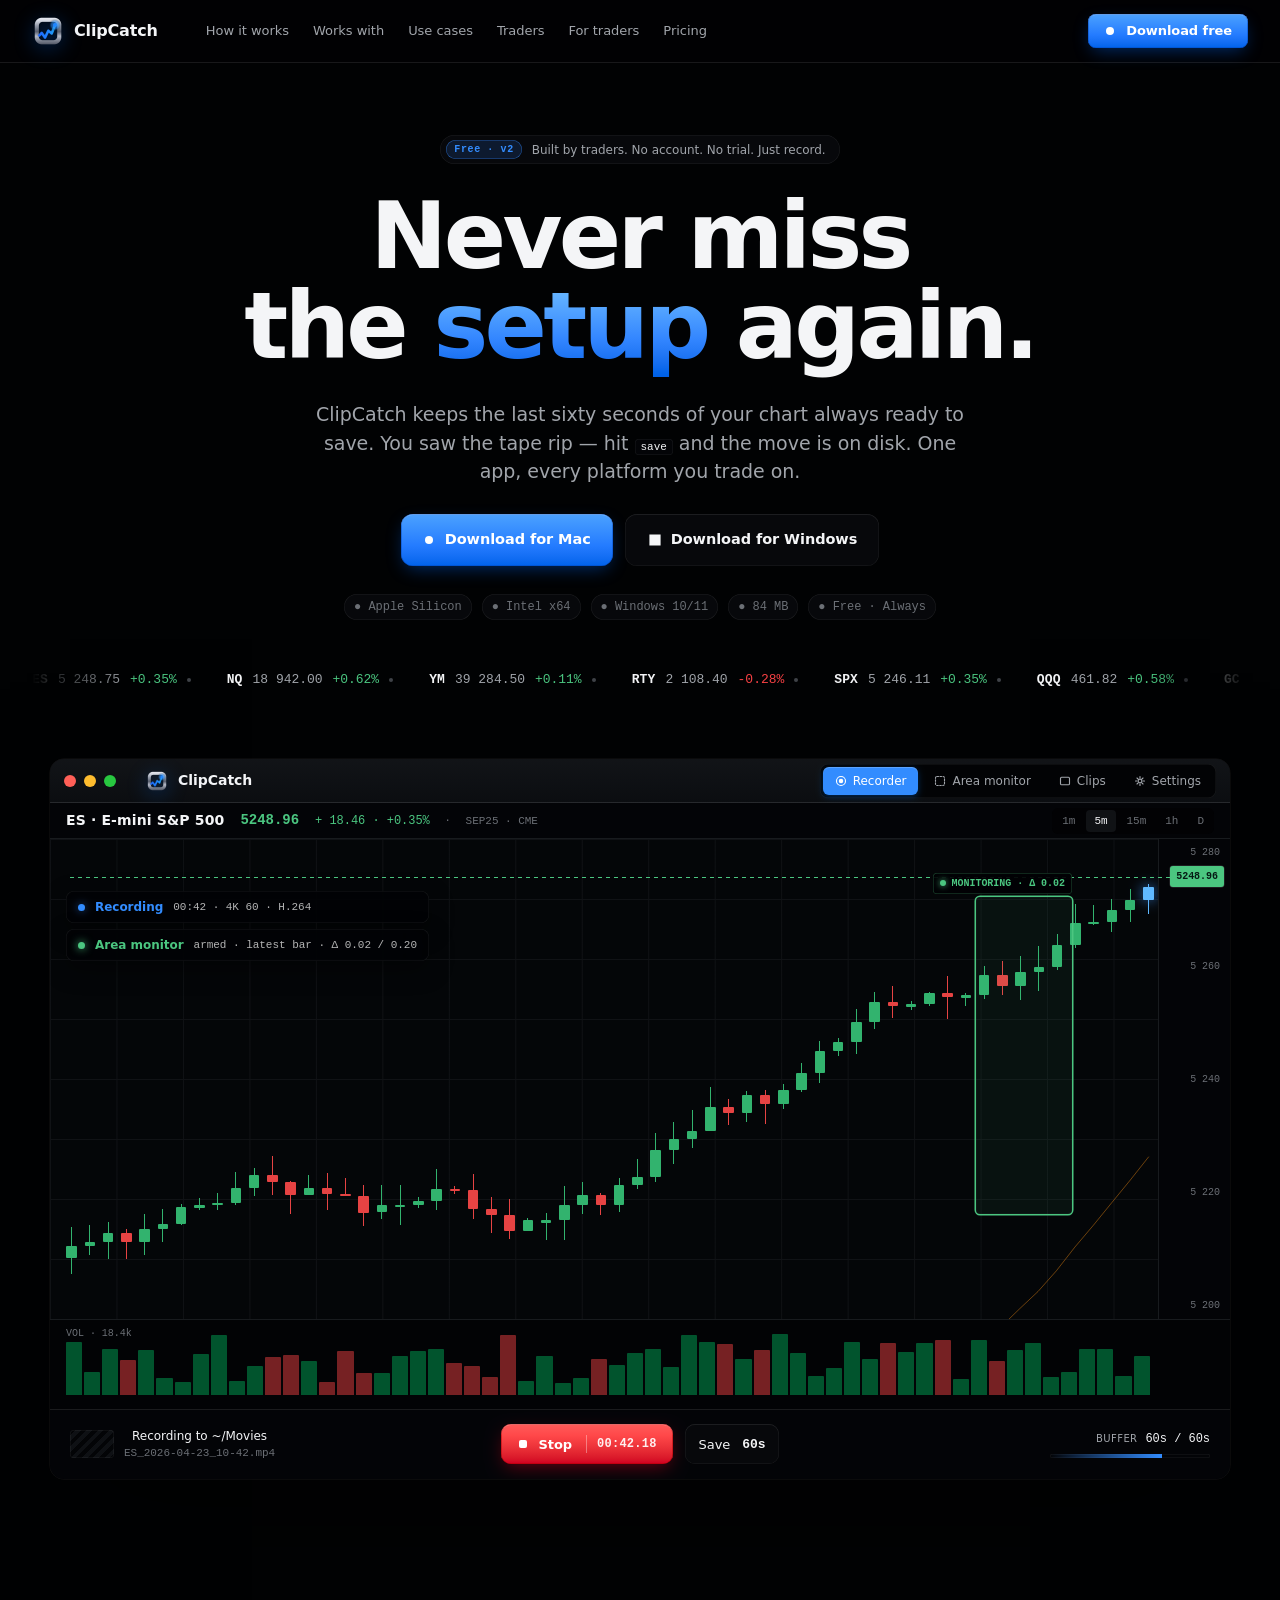
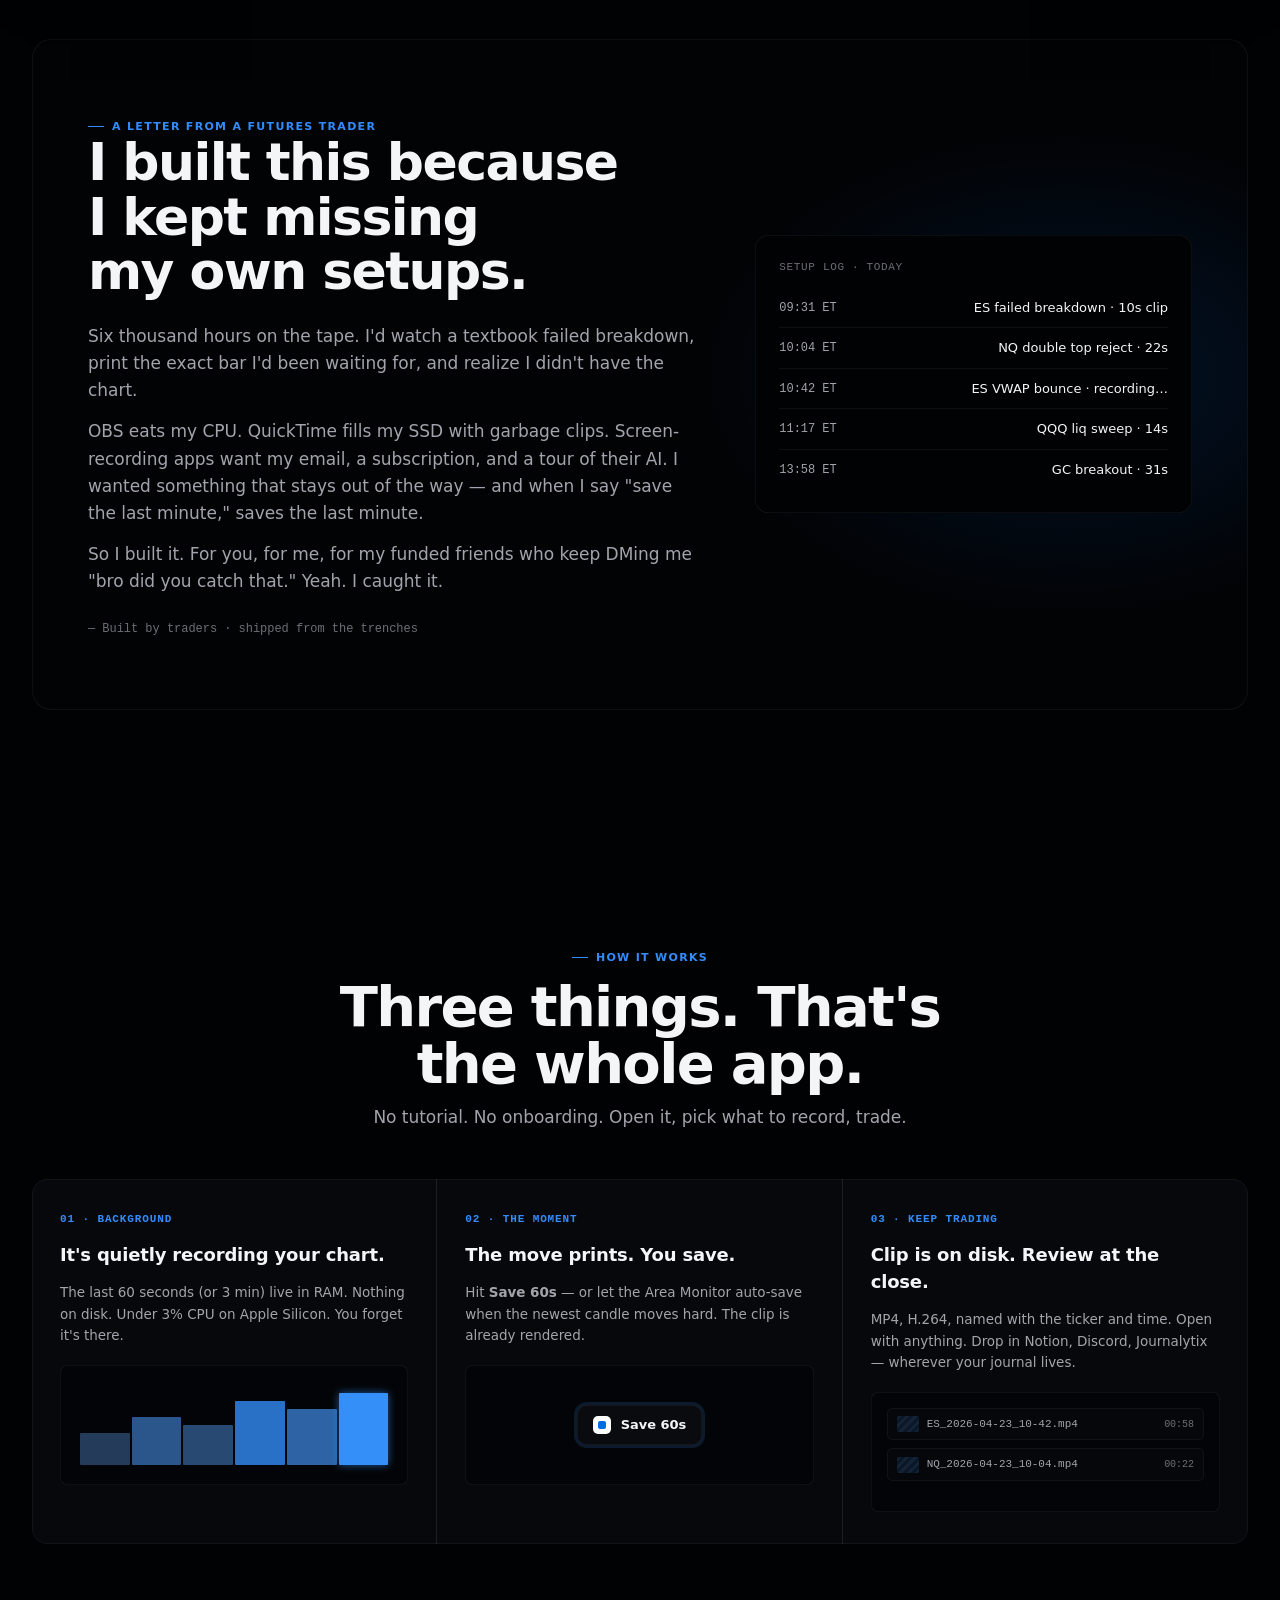
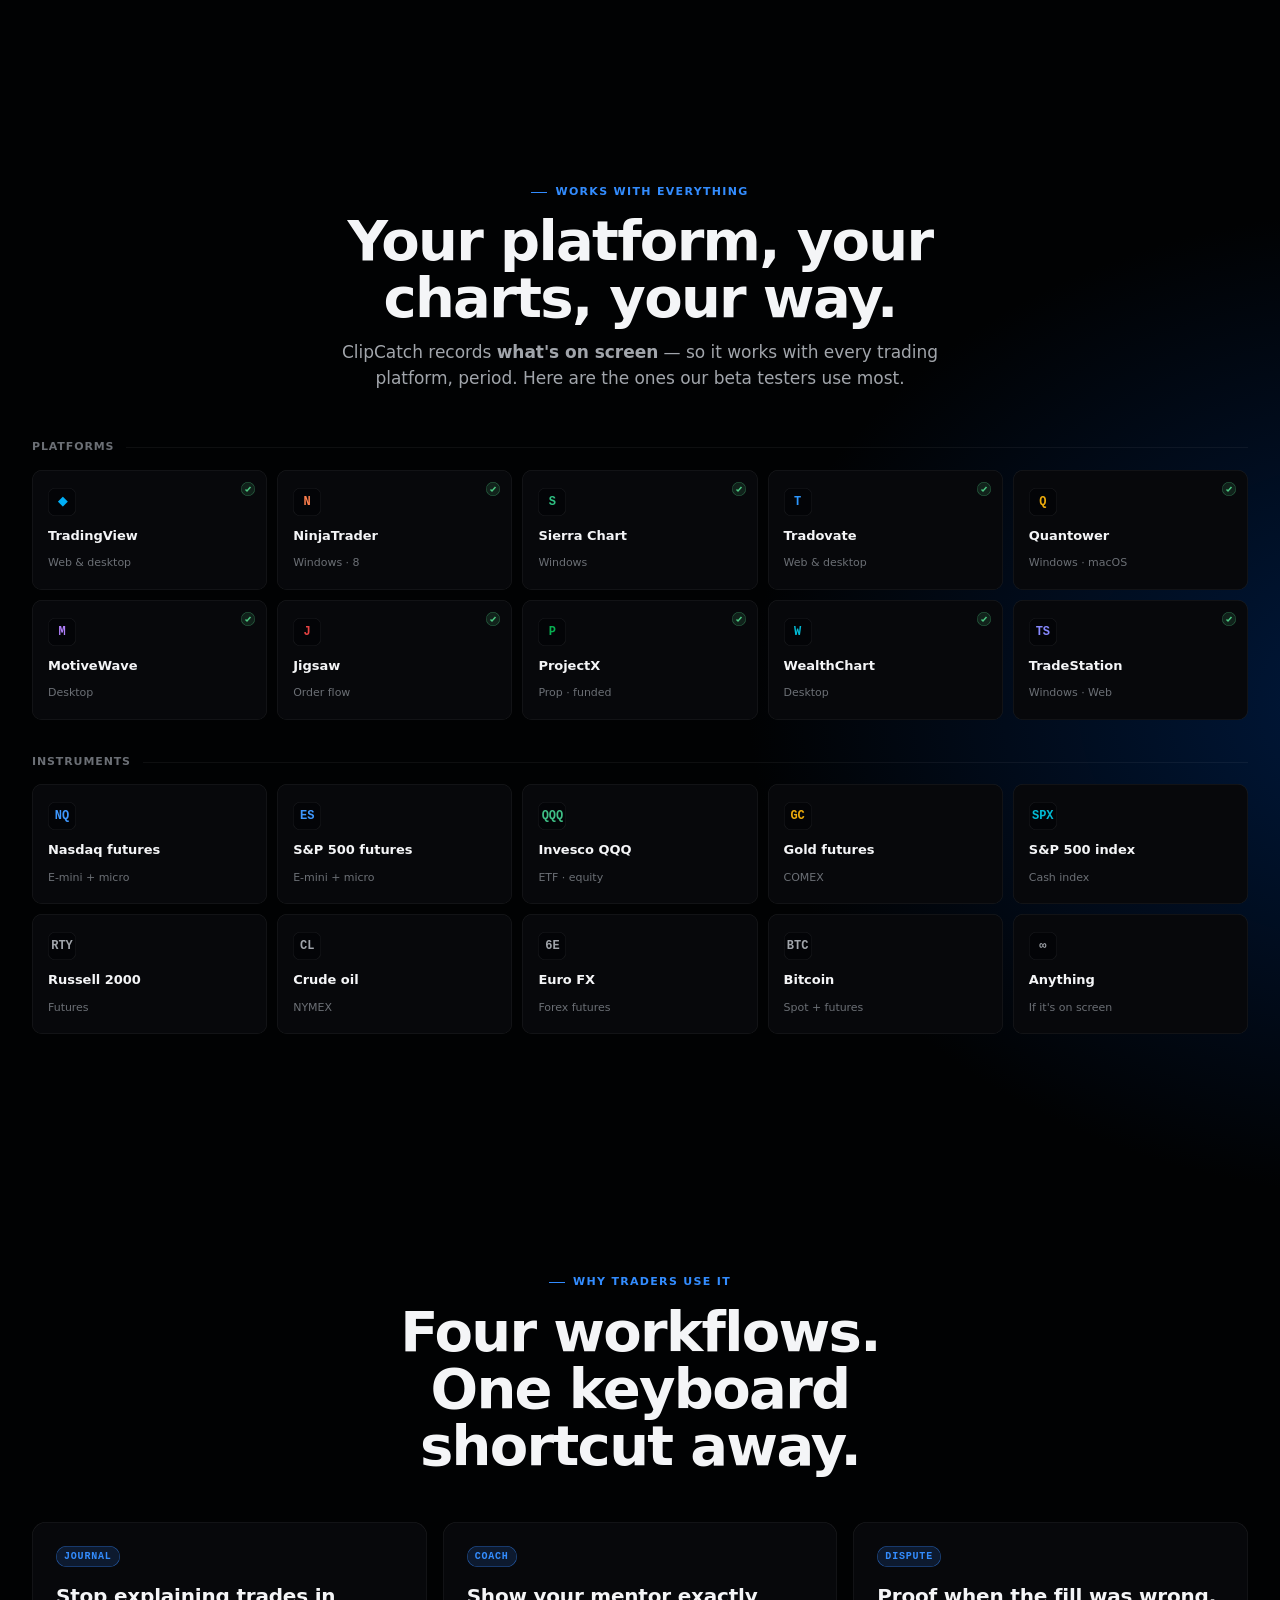
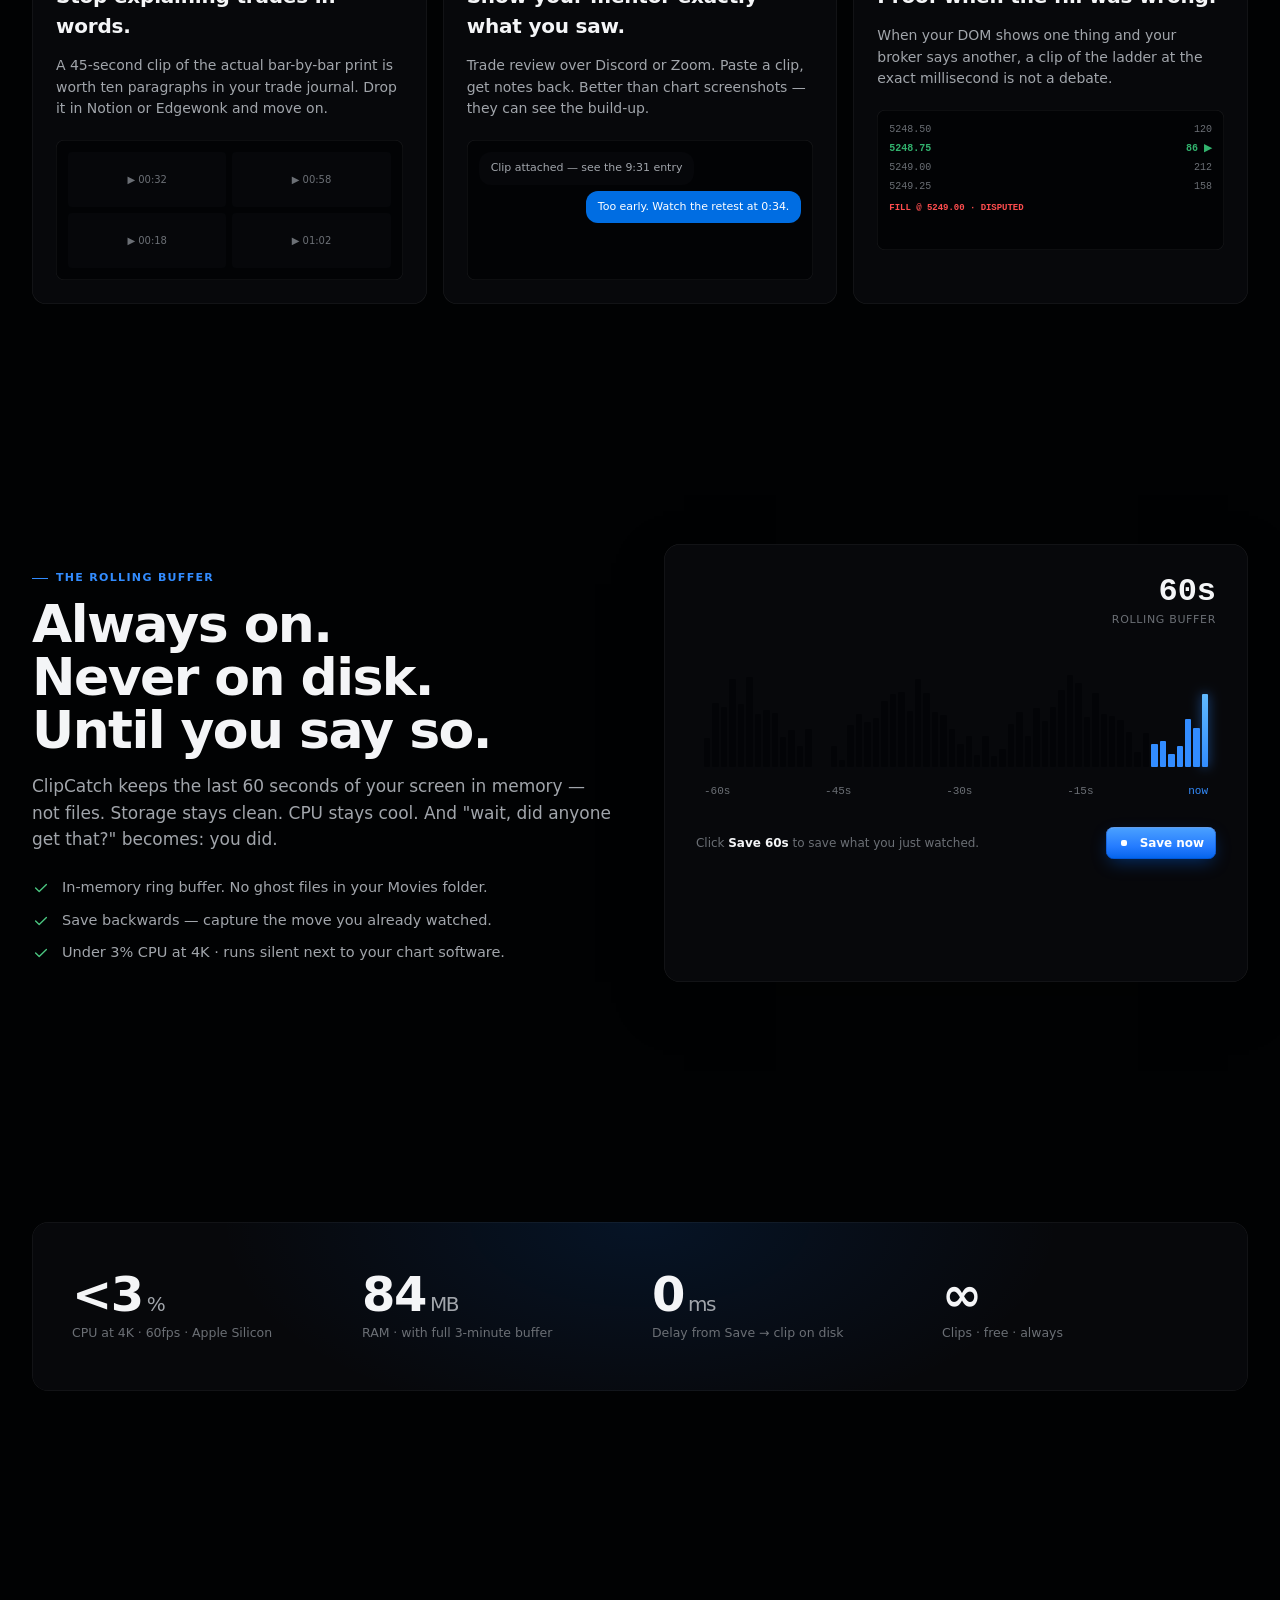
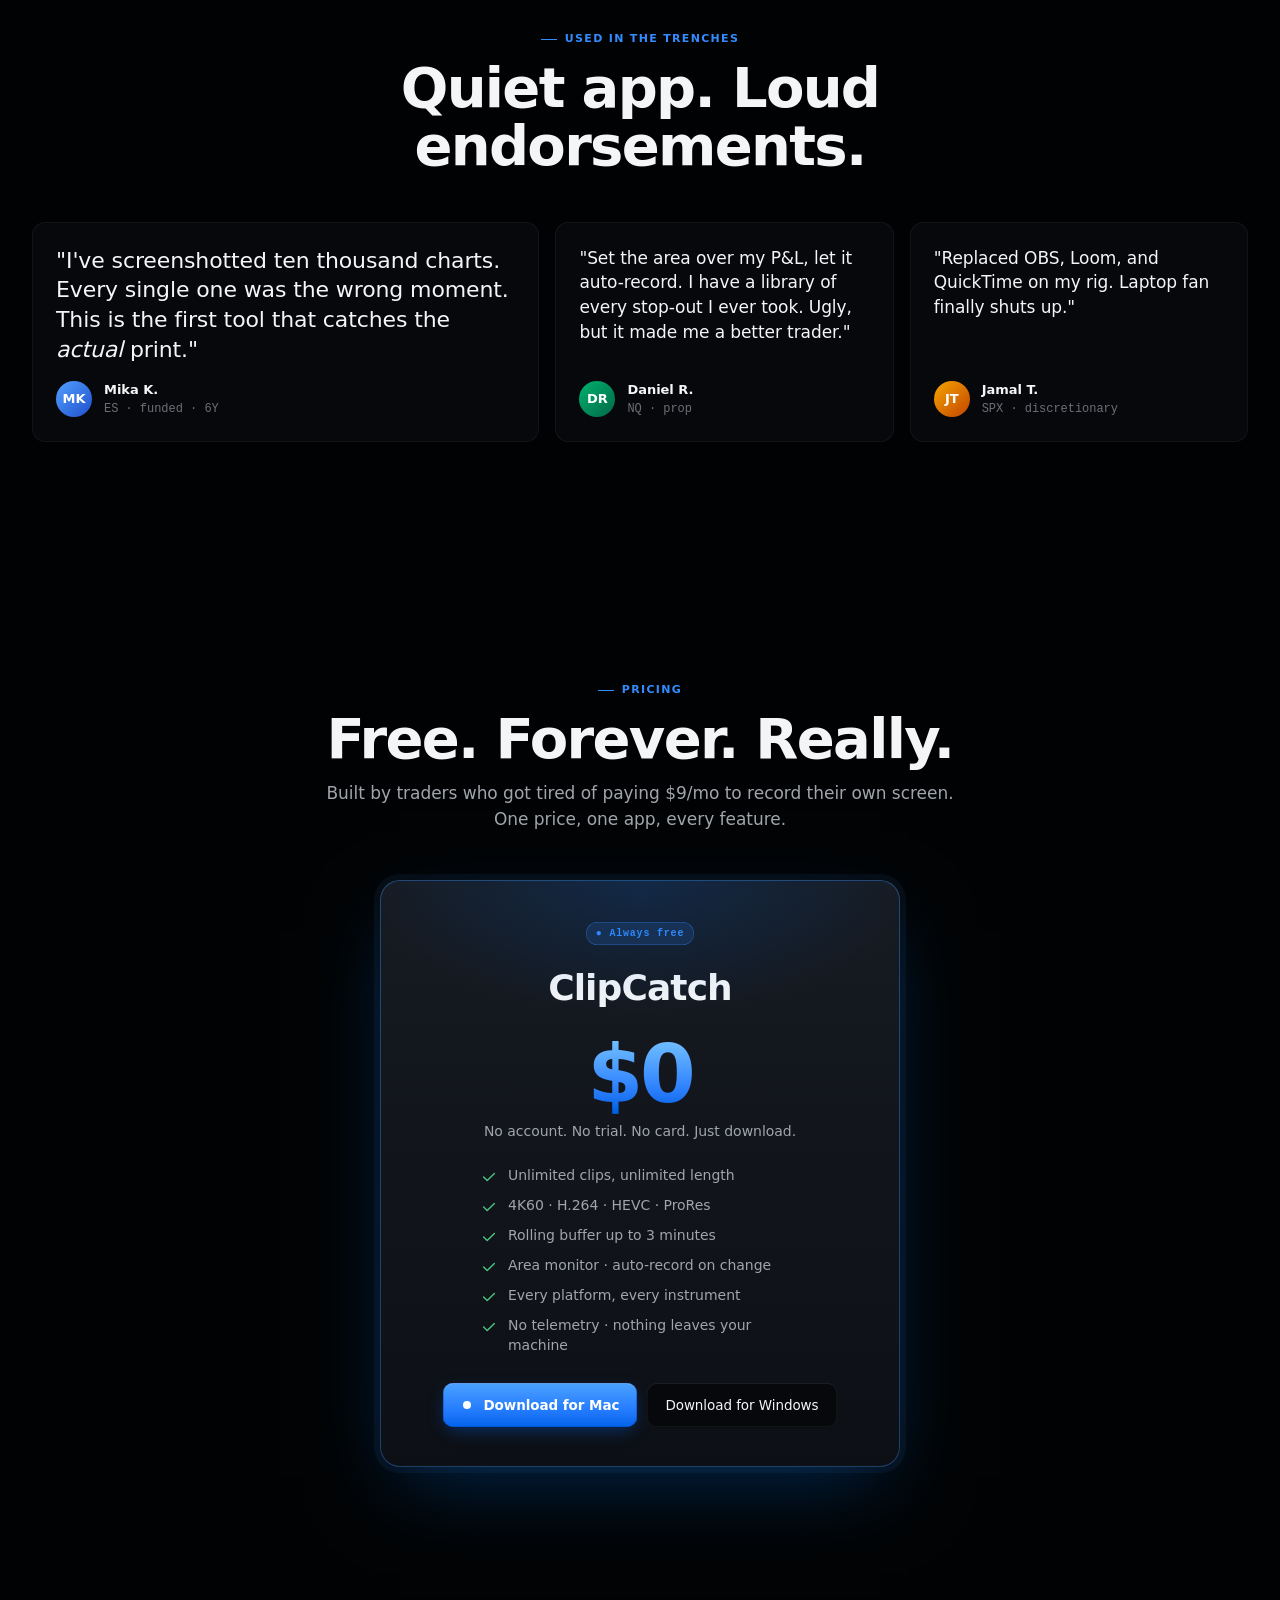
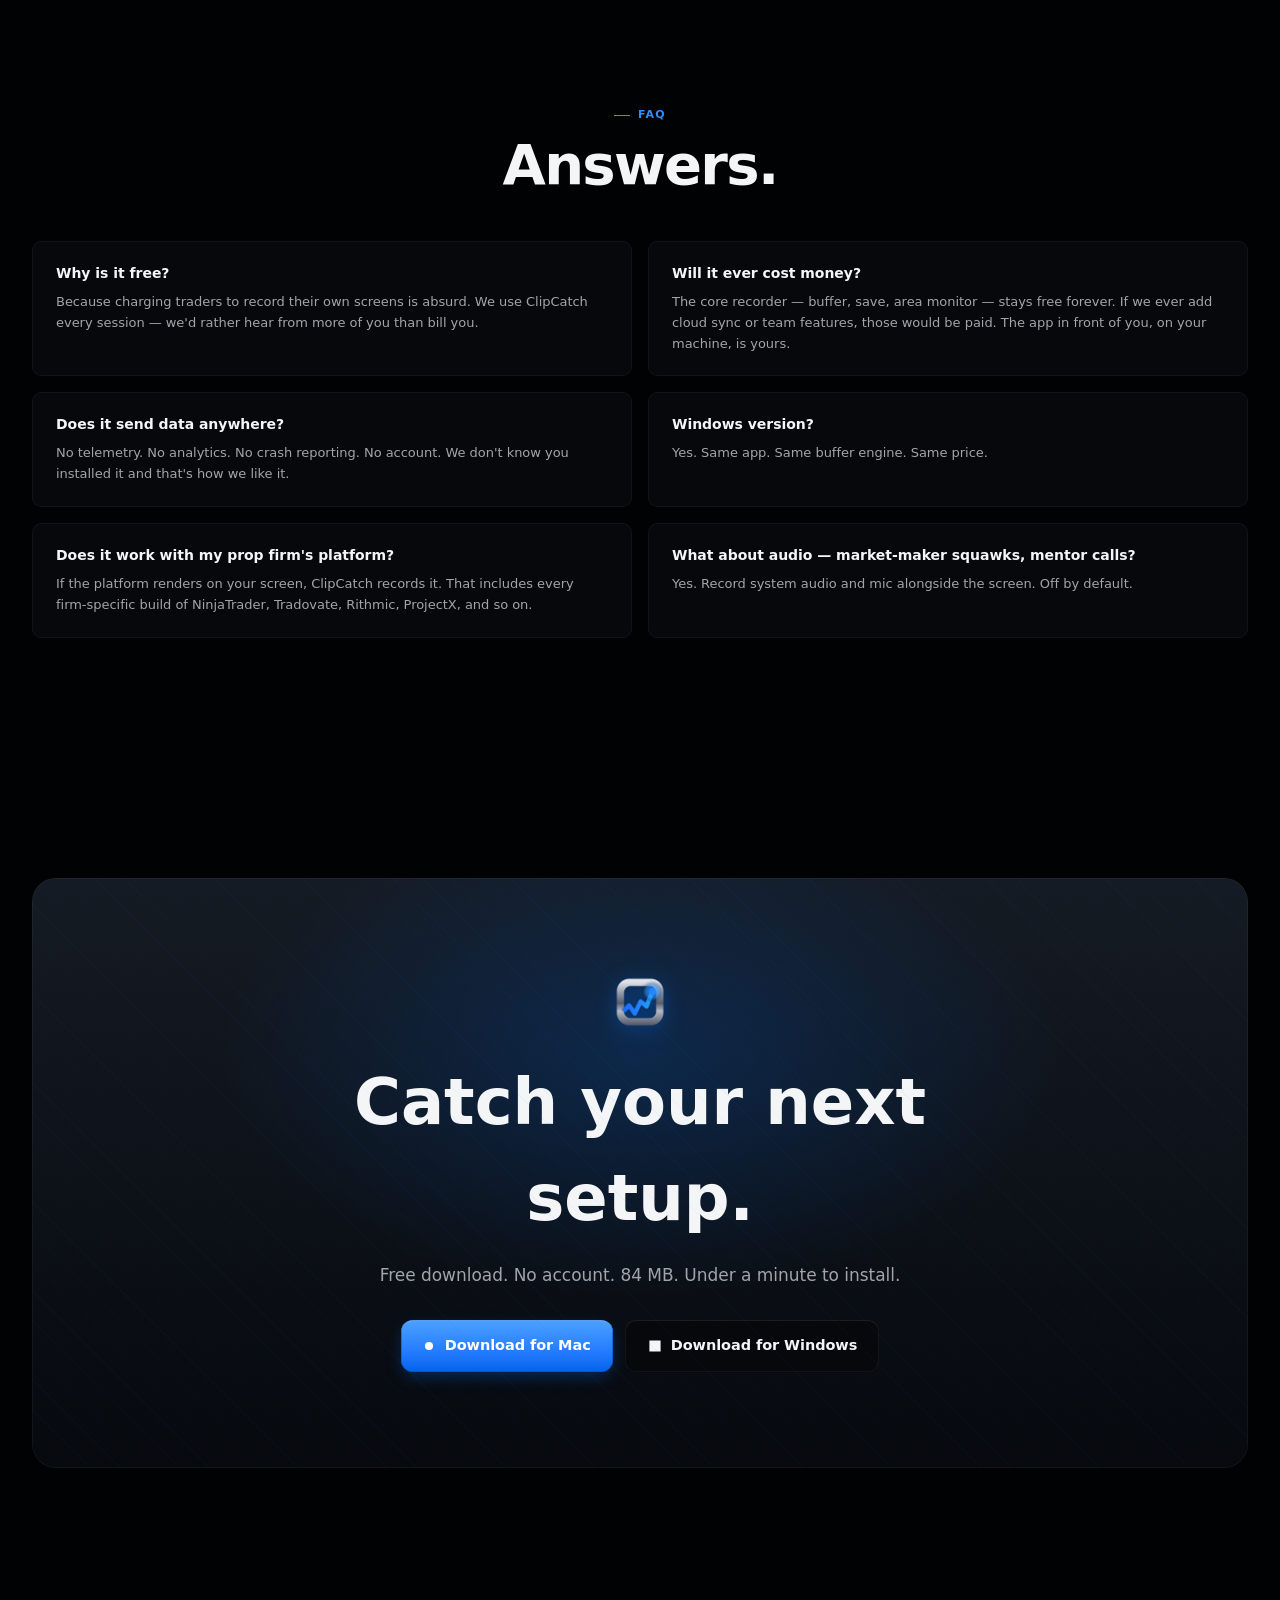
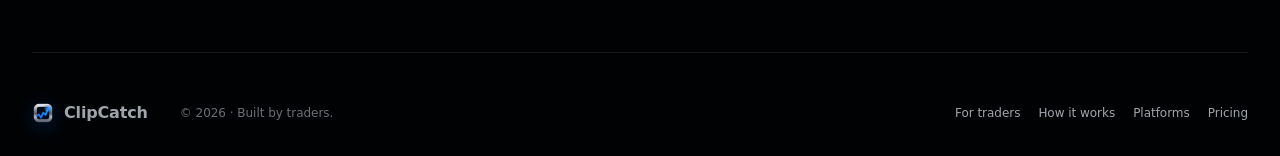
==== ClipCatch Website.html @ 29c1c90d "ClipCatch marketing site — initial" ====
<!doctype html>
<html lang="en">
<head>
<meta charset="utf-8"/>
<title>ClipCatch — Built by traders. Never miss the setup again.</title>
<meta name="viewport" content="width=1440"/>
<link rel="stylesheet" href="app/tokens.css"/>
<link rel="icon" href="app/logo.png"/>
<style>
  html, body { scroll-behavior: smooth; }
  body {
    background:
      radial-gradient(1400px 900px at 20% -10%, oklch(0.26 0.04 260) 0%, transparent 60%),
      radial-gradient(1200px 900px at 110% 40%, oklch(0.22 0.08 255) 0%, transparent 55%),
      oklch(0.085 0.008 260);
  }
  .site { max-width: 1280px; margin: 0 auto; padding: 0 32px; }

  /* ── Nav ── */
  .nav {
    position: sticky; top: 0; z-index: 50;
    backdrop-filter: blur(20px) saturate(160%);
    -webkit-backdrop-filter: blur(20px) saturate(160%);
    background: oklch(0.09 0.008 260 / 0.85);
    border-bottom: 0.5px solid var(--line);
  }
  .nav-inner {
    max-width: 1280px; margin: 0 auto; padding: 14px 32px;
    display: flex; align-items: center; gap: 32px;
  }
  .brand {
    display: flex; align-items: center; gap: 10px;
    font-weight: 600; font-size: 16px; color: var(--fg);
    letter-spacing: -0.01em; text-decoration: none;
  }
  .brand-mark {
    width: 32px; height: 32px;
    background: url('app/logo.png') center / contain no-repeat;
    filter: drop-shadow(0 4px 10px oklch(0.55 0.22 255 / 0.45));
  }
  .brand-mark.sm { width: 22px; height: 22px; }
  .brand-mark.lg { width: 56px; height: 56px; }

  .nav-links { display: flex; gap: 24px; margin-left: 16px; }
  .nav-links a {
    color: var(--fg-mute); text-decoration: none;
    font-size: 13px; font-weight: 500;
    transition: color .15s;
  }
  .nav-links a:hover { color: var(--fg); }
  .nav-cta { margin-left: auto; display: flex; gap: 8px; align-items: center; }
  .nav-cta .btn { height: 32px; padding: 0 12px; font-size: 12.5px; border-radius: 7px; }

  /* ── Hero ── */
  .hero { padding: 72px 0 40px; text-align: center; display: flex; flex-direction: column; gap: 28px; align-items: center; }
  .badge {
    display: inline-flex; align-items: center; gap: 10px;
    padding: 5px 14px 5px 6px; border-radius: 999px;
    background: var(--bg-card);
    box-shadow: inset 0 0 0 0.5px var(--line);
    font-size: 12px; color: var(--fg-mute);
  }
  .badge .pill {
    font-family: var(--mono); font-size: 10px; font-weight: 700;
    padding: 2px 8px; border-radius: 999px;
    background: var(--rec-soft); color: var(--rec);
    box-shadow: inset 0 0 0 0.5px var(--rec-glow);
    letter-spacing: 0.06em;
  }
  h1 {
    margin: 0; font-size: 92px; font-weight: 600;
    letter-spacing: -0.04em; line-height: 0.98;
    color: var(--fg);
    max-width: 1000px;
    text-wrap: balance;
  }
  h1 em {
    font-style: normal;
    background: linear-gradient(180deg, oklch(0.82 0.16 255), oklch(0.52 0.22 260));
    -webkit-background-clip: text; background-clip: text; color: transparent;
  }
  .hero-sub {
    max-width: 660px; margin: 0 auto;
    font-size: 19px; line-height: 1.5;
    color: var(--fg-mute);
    text-wrap: pretty;
  }
  .hero-cta { display: flex; gap: 12px; justify-content: center; flex-wrap: wrap; }
  .btn-xl { height: 52px; padding: 0 22px; border-radius: 12px; font-size: 14.5px; }
  .platform-chips {
    display: flex; gap: 10px; justify-content: center; flex-wrap: wrap;
    color: var(--fg-faint); font-size: 12px; font-family: var(--mono);
  }
  .platform-chips .p {
    display: inline-flex; align-items: center; gap: 6px;
    padding: 4px 10px; border-radius: 999px;
    background: var(--bg-card);
    box-shadow: inset 0 0 0 0.5px var(--line);
  }

  /* ── Tickers marquee (above hero mock) ── */
  .tickers {
    width: 100%; overflow: hidden; margin: 12px 0 0;
    mask-image: linear-gradient(90deg, transparent, #000 8%, #000 92%, transparent);
  }
  .ticker-track {
    display: flex; gap: 36px; padding: 10px 0;
    animation: tickerScroll 32s linear infinite;
    width: max-content;
  }
  @keyframes tickerScroll { to { transform: translateX(-50%); } }
  .tick {
    display: inline-flex; align-items: center; gap: 10px;
    font-family: var(--mono); font-size: 13px; white-space: nowrap;
  }
  .tick .sym { color: var(--fg); font-weight: 600; letter-spacing: 0.01em; }
  .tick .px  { color: var(--fg-mute); }
  .tick .up   { color: var(--match); }
  .tick .down { color: oklch(0.65 0.22 25); }
  .tick .dot { width: 4px; height: 4px; border-radius: 50%; background: var(--fg-dim); }

  /* ── Hero product mockup ── */
  .hero-product {
    position: relative;
    margin: 32px auto 0;
    display: flex; justify-content: center;
    width: 100%;
  }
  .hero-product::before {
    content: ''; position: absolute; inset: 15% -5% 0;
    background: radial-gradient(50% 60% at 50% 30%, oklch(0.55 0.22 255 / 0.28), transparent 70%);
    filter: blur(50px);
    z-index: 0;
  }
  .mock-window {
    position: relative; z-index: 1;
    width: 1180px; height: 720px;
    border-radius: 14px; overflow: hidden;
    background: oklch(0.13 0.008 260);
    box-shadow:
      0 0 0 0.5px rgba(255,255,255,0.08),
      0 40px 120px -20px rgba(0,0,0,0.75),
      0 0 0 1px rgba(0,0,0,0.4);
  }
  .mock-titlebar {
    height: 44px; border-bottom: 0.5px solid var(--line);
    background: linear-gradient(to bottom, oklch(0.19 0.008 260), oklch(0.16 0.008 260));
    display: flex; align-items: center; padding: 0 14px; gap: 12px;
    position: relative;
  }
  .mock-titlebar .lights { display: flex; gap: 8px; }
  .mock-titlebar .lights span { width: 12px; height: 12px; border-radius: 50%; }
  .mock-titlebar .lights span:nth-child(1) { background: #ff5f57; }
  .mock-titlebar .lights span:nth-child(2) { background: #febc2e; }
  .mock-titlebar .lights span:nth-child(3) { background: #28c840; }
  .mock-titlebar .title-left {
    display: flex; align-items: center; gap: 10px;
    color: var(--fg); font-weight: 600; font-size: 14px;
    margin-left: 18px;
  }
  .mock-tabs {
    margin-left: auto; display: flex; gap: 4px;
    padding: 3px; border-radius: 8px;
    background: oklch(0.10 0.008 260);
    box-shadow: inset 0 0 0 0.5px var(--line);
  }
  .mock-tabs button {
    appearance: none; border: 0;
    padding: 5px 12px; border-radius: 6px;
    font: inherit; font-size: 12px; font-weight: 500;
    color: var(--fg-mute); background: transparent; cursor: pointer;
    display: inline-flex; align-items: center; gap: 6px;
  }
  .mock-tabs button.on {
    background: var(--rec); color: #fff;
    box-shadow: 0 1px 0 oklch(1 0 0 / 0.2) inset, 0 2px 6px oklch(0.55 0.20 255 / 0.35);
  }

  /* ── Trading chart (inside hero preview) ── */
  .chart-wrap {
    position: absolute; inset: 0;
    display: grid;
    grid-template-columns: 1fr 72px;
    grid-template-rows: 36px 1fr 90px;
  }
  .chart-head {
    grid-column: 1 / -1;
    padding: 0 16px;
    display: flex; align-items: center; gap: 16px;
    font-size: 12px; color: var(--fg-mute);
    border-bottom: 0.5px solid oklch(0.22 0.008 260);
    background: oklch(0.11 0.008 260);
  }
  .chart-head .sym { color: var(--fg); font-weight: 700; font-size: 14px; letter-spacing: 0.01em; }
  .chart-head .price { font-family: var(--mono); color: var(--match); font-weight: 600; font-size: 14px; }
  .chart-head .chg { font-family: var(--mono); color: var(--match); font-size: 12px; }
  .chart-head .tf { margin-left: auto; display: inline-flex; gap: 3px; padding: 2px; background: oklch(0.09 0.008 260); border-radius: 6px; }
  .chart-head .tf b {
    padding: 3px 8px; border-radius: 4px; font-family: var(--mono);
    font-size: 11px; font-weight: 500; color: var(--fg-faint);
  }
  .chart-head .tf b.on { background: oklch(0.18 0.008 260); color: var(--fg); }

  .chart-body {
    position: relative; overflow: hidden;
    background:
      linear-gradient(to right, transparent 0, transparent 1px) repeat-x,
      linear-gradient(to bottom, transparent 0, transparent 1px) repeat-y,
      oklch(0.12 0.008 260);
    grid-column: 1;
  }
  .chart-body::before {
    /* horizontal gridlines */
    content: '';
    position: absolute; inset: 0;
    background-image:
      linear-gradient(to bottom, oklch(0.22 0.008 260) 1px, transparent 1px),
      linear-gradient(to right, oklch(0.22 0.008 260) 1px, transparent 1px);
    background-size: 100% 12.5%, 6% 100%;
    opacity: 0.6;
    pointer-events: none;
  }
  .chart-axis {
    grid-column: 2;
    border-left: 0.5px solid oklch(0.22 0.008 260);
    background: oklch(0.11 0.008 260);
    padding: 6px 10px;
    font-family: var(--mono); font-size: 10px; color: var(--fg-faint);
    display: flex; flex-direction: column; justify-content: space-between;
    position: relative;
  }
  .chart-axis .lbl { text-align: right; }
  .chart-axis .live {
    position: absolute; right: 6px;
    background: var(--match); color: #061a14;
    font-family: var(--mono); font-weight: 700; font-size: 10px;
    padding: 3px 6px; border-radius: 3px;
    box-shadow: 0 0 0 0.5px oklch(1 0 0 / 0.2);
  }
  .chart-axis .live::before {
    content: '';
    position: absolute; right: 100%; top: 50%;
    width: 1100px; height: 1px;
    background: repeating-linear-gradient(to left, var(--match) 0 4px, transparent 4px 8px);
  }

  .chart-foot {
    grid-column: 1 / -1;
    background: oklch(0.10 0.008 260);
    border-top: 0.5px solid oklch(0.22 0.008 260);
    position: relative;
    overflow: hidden;
  }
  .chart-foot .vol-bars {
    position: absolute; inset: 10px 80px 14px 16px;
    display: flex; gap: 2px; align-items: flex-end;
  }
  .chart-foot .vol-bars div {
    flex: 1; background: oklch(0.35 0.06 255);
    opacity: 0.6; border-radius: 1px 1px 0 0;
  }
  .chart-foot .vol-bars div.up   { background: oklch(0.55 0.15 155); }
  .chart-foot .vol-bars div.dn   { background: oklch(0.55 0.18 25); }
  .chart-foot .vol-lbl {
    position: absolute; left: 16px; top: 6px;
    font-family: var(--mono); font-size: 10px; color: var(--fg-faint);
  }

  /* The actual candlesticks — positioned absolute inside .chart-body */
  .candles { position: absolute; inset: 14px 2px 14px 14px; display: flex; align-items: stretch; gap: 3px; }
  .cd { flex: 1; position: relative; display: flex; justify-content: center; }
  .cd .wick { position: absolute; width: 1px; background: currentColor; }
  .cd .body { position: absolute; width: 70%; min-width: 4px; background: currentColor; border-radius: 1px; }
  .cd.up   { color: oklch(0.68 0.15 155); }
  .cd.dn   { color: oklch(0.62 0.20 25); }
  .cd.doji { color: var(--fg-faint); }
  .cd.live { color: oklch(0.78 0.18 255); }
  .cd.live .body { box-shadow: 0 0 14px oklch(0.68 0.18 255 / 0.8); animation: candleLive 1.2s ease-in-out infinite; }
  @keyframes candleLive {
    0%,100% { transform: scaleY(1); }
    50%     { transform: scaleY(1.04); }
  }

  /* EMA line */
  .ema { position: absolute; inset: 0; pointer-events: none; }

  /* Area rectangle — newest bar (right edge) */
  .area-live {
    position: absolute;
    top: 12%; right: 86px; width: 96px; bottom: 22%;
    border-radius: 4px;
    box-shadow:
      0 0 0 1.5px var(--match),
      inset 0 0 0 1px oklch(1 0 0 / 0.03);
    background: oklch(0.74 0.15 155 / 0.06);
    pointer-events: none; z-index: 2;
  }
  .area-live::before {
    content: ''; position: absolute; inset: -3px; border-radius: 6px;
    box-shadow: 0 0 0 0 oklch(0.74 0.15 155 / 0);
    animation: matchBreath 2.4s ease-in-out infinite;
  }
  @keyframes matchBreath {
    0%,100% { box-shadow: 0 0 0 4px oklch(0.74 0.15 155 / 0.05); }
    50%     { box-shadow: 0 0 0 14px oklch(0.74 0.15 155 / 0.18); }
  }
  .area-live .tag {
    position: absolute; top: -24px; right: 0;
    display: inline-flex; align-items: center; gap: 6px;
    font-family: var(--mono); font-size: 10px; font-weight: 700;
    color: var(--match);
    padding: 3px 7px; border-radius: 4px;
    background: oklch(0.09 0.008 260 / 0.92);
    box-shadow: inset 0 0 0 0.5px oklch(0.74 0.15 155 / 0.4);
    white-space: nowrap;
  }
  .area-live .tag .d {
    width: 6px; height: 6px; border-radius: 50%;
    background: var(--match);
    box-shadow: 0 0 6px var(--match);
    animation: matchBlink 1.4s ease-in-out infinite;
  }
  @keyframes matchBlink { 0%,100% { opacity: 1 } 50% { opacity: 0.4 } }

  /* HUD overlays */
  .hud {
    position: absolute; left: 16px; top: 52px;
    display: flex; flex-direction: column; gap: 6px;
    z-index: 3;
  }
  .hud-card {
    display: inline-flex; align-items: center; gap: 10px;
    padding: 7px 12px; border-radius: 8px;
    background: oklch(0.10 0.008 260 / 0.85);
    backdrop-filter: blur(20px) saturate(160%);
    box-shadow: inset 0 0 0 0.5px oklch(1 0 0 / 0.08), 0 8px 24px rgba(0,0,0,0.4);
    color: #fff; font-size: 12px; font-weight: 500;
  }
  .hud-card .pip {
    width: 7px; height: 7px; border-radius: 50%;
    background: var(--rec); box-shadow: 0 0 8px var(--rec-glow);
    animation: recPulse 1.6s ease-in-out infinite;
  }
  @keyframes recPulse { 0%,100% { opacity: 1 } 50% { opacity: 0.3 } }
  .hud-card .lbl { font-weight: 600; }
  .hud-card .num { font-family: var(--mono); font-size: 11px; opacity: 0.7; }
  .hud-card.match-c .pip { background: var(--match); box-shadow: 0 0 8px var(--match); }
  .hud-card.match-c .lbl { color: var(--match); }

  /* Transport dock under chart in mock */
  .dock {
    display: grid; grid-template-columns: 220px 1fr 220px;
    align-items: center; gap: 16px;
    padding: 14px 20px 16px;
    border-top: 0.5px solid var(--line);
    background: oklch(0.11 0.008 260);
    overflow: hidden;
  }

  /* ── Section shell ── */
  section.sec { padding: 120px 0; }
  .sec-head { display: flex; flex-direction: column; gap: 12px; margin-bottom: 48px; max-width: 720px; }
  .sec-head.center { margin: 0 auto 48px; text-align: center; align-items: center; }
  .eyebrow {
    font-size: 11px; font-weight: 700; letter-spacing: 0.12em; text-transform: uppercase;
    color: var(--rec);
    display: inline-flex; align-items: center; gap: 8px;
  }
  .eyebrow::before { content: ''; width: 16px; height: 1px; background: var(--rec); }
  .sec-head h2 {
    margin: 0; font-size: 56px; font-weight: 600; letter-spacing: -0.03em;
    line-height: 1.02; color: var(--fg); text-wrap: balance;
  }
  .sec-head p {
    margin: 0; font-size: 17px; line-height: 1.55;
    color: var(--fg-mute); max-width: 640px; text-wrap: pretty;
  }

  /* ── Platform / compat grid ── */
  .compat {
    display: grid; grid-template-columns: repeat(5, 1fr); gap: 10px;
  }
  .compat-row { grid-column: 1 / -1; display: flex; align-items: center; gap: 12px; margin-bottom: 4px; }
  .compat-row .line { flex: 1; height: 1px; background: var(--line-soft); }
  .compat-row span { color: var(--fg-faint); font-size: 11px; letter-spacing: 0.08em; text-transform: uppercase; font-weight: 600; }
  .compat-item {
    background: var(--bg-card); border-radius: 10px; padding: 18px 16px;
    box-shadow: inset 0 0 0 0.5px var(--line);
    display: flex; flex-direction: column; gap: 10px;
    min-height: 96px;
    position: relative;
    transition: box-shadow .2s, transform .2s;
  }
  .compat-item:hover {
    box-shadow: inset 0 0 0 0.5px oklch(0.68 0.18 255 / 0.5), 0 12px 32px -12px oklch(0.55 0.20 255 / 0.35);
    transform: translateY(-1px);
  }
  .compat-item .logo-glyph {
    width: 28px; height: 28px; border-radius: 7px;
    background: var(--bg-inset);
    display: grid; place-items: center;
    color: var(--fg-mute);
    box-shadow: inset 0 0 0 0.5px var(--line);
    font-family: var(--mono); font-size: 12px; font-weight: 700;
  }
  .compat-item .nm { color: var(--fg); font-size: 13px; font-weight: 600; }
  .compat-item .sub { color: var(--fg-faint); font-size: 11px; }
  .compat-item .ok {
    position: absolute; top: 12px; right: 12px;
    width: 14px; height: 14px; border-radius: 50%;
    background: var(--match-soft); color: var(--match);
    display: grid; place-items: center;
    box-shadow: inset 0 0 0 0.5px oklch(0.74 0.15 155 / 0.4);
  }

  /* ── Use-case cards ── */
  .usecases { display: grid; grid-template-columns: repeat(3, 1fr); gap: 16px; }
  .uc {
    background: var(--bg-card); border-radius: 14px; padding: 24px;
    box-shadow: inset 0 0 0 0.5px var(--line);
    display: flex; flex-direction: column; gap: 14px;
    position: relative; overflow: hidden;
  }
  .uc .tag {
    align-self: flex-start;
    font-family: var(--mono); font-size: 10px; font-weight: 700;
    letter-spacing: 0.08em; text-transform: uppercase;
    padding: 3px 8px; border-radius: 999px;
    background: var(--rec-soft); color: var(--rec);
    box-shadow: inset 0 0 0 0.5px var(--rec-glow);
  }
  .uc h4 { margin: 0; color: var(--fg); font-size: 20px; font-weight: 600; letter-spacing: -0.01em; }
  .uc p { margin: 0; color: var(--fg-mute); font-size: 14px; line-height: 1.55; }
  .uc .demo {
    height: 140px; border-radius: 8px; margin-top: 6px;
    background: oklch(0.10 0.008 260);
    box-shadow: inset 0 0 0 0.5px var(--line);
    position: relative; overflow: hidden;
  }

  /* ── Buffer strip ── */
  .feature-2col { display: grid; grid-template-columns: 1fr 1fr; gap: 48px; align-items: center; }
  .feature-visual {
    position: relative; aspect-ratio: 4/3;
    background: var(--bg-card); border-radius: 16px;
    box-shadow: inset 0 0 0 0.5px var(--line), 0 20px 60px -20px rgba(0,0,0,0.5);
    overflow: hidden; padding: 32px;
    display: flex; flex-direction: column; justify-content: center; gap: 16px;
  }
  .buf-timeline { display: flex; align-items: flex-end; gap: 2px; height: 100px; padding: 0 8px; }
  .buf-timeline .t {
    flex: 1; border-radius: 1px; background: var(--bg-inset);
    animation: bufWave 2s ease-in-out infinite;
    animation-delay: calc(var(--i) * 0.02s);
  }
  .buf-timeline .t.recent { background: var(--rec); }
  .buf-timeline .t.live  { background: linear-gradient(180deg, oklch(0.78 0.18 255), var(--rec)); box-shadow: 0 0 12px var(--rec-glow); }
  @keyframes bufWave {
    0%,100% { transform: scaleY(1); }
    50%     { transform: scaleY(0.6); }
  }
  .buf-labels { display: flex; justify-content: space-between; color: var(--fg-faint); font-size: 11px; font-family: var(--mono); padding: 0 8px; }
  .buf-marker { position: absolute; right: 32px; top: 32px; display: flex; flex-direction: column; align-items: flex-end; gap: 4px; }
  .buf-marker .n { font-family: var(--mono); font-size: 32px; font-weight: 600; color: var(--fg); line-height: 1; }
  .buf-marker .l { color: var(--fg-faint); font-size: 11px; letter-spacing: 0.06em; text-transform: uppercase; }

  /* ── Testimonials ── */
  .quotes { display: grid; grid-template-columns: 1.2fr 0.8fr 0.8fr; gap: 16px; }
  .q {
    background: var(--bg-card); border-radius: 14px; padding: 24px;
    box-shadow: inset 0 0 0 0.5px var(--line);
    display: flex; flex-direction: column; gap: 16px;
    position: relative;
  }
  .q blockquote { margin: 0; color: var(--fg); font-size: 17px; line-height: 1.45; letter-spacing: -0.005em; }
  .q.big blockquote { font-size: 22px; line-height: 1.35; font-weight: 500; }
  .q .who { display: flex; align-items: center; gap: 12px; margin-top: auto; }
  .q .av {
    width: 36px; height: 36px; border-radius: 50%;
    background: linear-gradient(135deg, oklch(0.70 0.16 255), oklch(0.48 0.20 265));
    display: grid; place-items: center;
    color: #fff; font-weight: 700; font-size: 13px;
  }
  .q .nm { color: var(--fg); font-size: 13px; font-weight: 600; }
  .q .meta { color: var(--fg-faint); font-size: 12px; font-family: var(--mono); }

  /* ── Stats ── */
  .stats {
    display: grid; grid-template-columns: repeat(4, 1fr); gap: 24px;
    padding: 48px 40px; border-radius: 16px;
    background:
      radial-gradient(600px 300px at 50% 0%, oklch(0.55 0.22 255 / 0.12), transparent 70%),
      var(--bg-card);
    box-shadow: inset 0 0 0 0.5px var(--line);
  }
  .stat { display: flex; flex-direction: column; gap: 6px; }
  .stat .n { font-size: 48px; font-weight: 600; letter-spacing: -0.03em; color: var(--fg); line-height: 1; font-variant-numeric: tabular-nums; }
  .stat .n small { font-size: 20px; color: var(--fg-mute); margin-left: 4px; font-weight: 500; }
  .stat .l { color: var(--fg-faint); font-size: 12.5px; }

  /* ── Pricing — single tier ── */
  .pricing-solo {
    max-width: 520px; margin: 0 auto;
    background: linear-gradient(180deg, oklch(0.22 0.015 260), oklch(0.17 0.012 260));
    border-radius: 20px; padding: 40px;
    box-shadow:
      inset 0 0 0 1px oklch(0.68 0.18 255 / 0.35),
      0 0 0 6px oklch(0.68 0.18 255 / 0.06),
      0 30px 80px -20px oklch(0.55 0.20 255 / 0.35);
    text-align: center;
    position: relative; overflow: hidden;
  }
  .pricing-solo::before {
    content: ''; position: absolute; inset: 0;
    background: radial-gradient(400px 200px at 50% 0%, oklch(0.55 0.22 255 / 0.18), transparent 70%);
    pointer-events: none;
  }
  .pricing-solo .tag {
    display: inline-block; font-family: var(--mono); font-size: 10px; font-weight: 700;
    color: var(--rec); letter-spacing: 0.08em;
    padding: 4px 10px; border-radius: 999px;
    background: var(--rec-soft);
    box-shadow: inset 0 0 0 0.5px var(--rec-glow);
    margin-bottom: 16px;
  }
  .pricing-solo h3 { margin: 0 0 8px; font-size: 36px; font-weight: 600; letter-spacing: -0.025em; color: var(--fg); }
  .pricing-solo .free {
    font-size: 80px; font-weight: 600; letter-spacing: -0.04em; line-height: 1;
    background: linear-gradient(180deg, oklch(0.82 0.16 255), oklch(0.52 0.22 260));
    -webkit-background-clip: text; background-clip: text; color: transparent;
    margin: 20px 0 6px;
  }
  .pricing-solo .note { color: var(--fg-mute); font-size: 14px; margin-bottom: 24px; }
  .pricing-solo ul { list-style: none; padding: 0; margin: 0 auto 28px; max-width: 320px; text-align: left; display: flex; flex-direction: column; gap: 10px; }
  .pricing-solo ul li {
    display: grid; grid-template-columns: 18px 1fr; gap: 10px;
    color: var(--fg-mute); font-size: 14px; line-height: 1.4;
  }
  .pricing-solo ul li svg { color: var(--match); margin-top: 2px; }

  /* ── FAQ ── */
  .faq { display: grid; grid-template-columns: repeat(2, 1fr); gap: 16px; }
  .faq-item {
    background: var(--bg-card); border-radius: 10px; padding: 22px 24px;
    box-shadow: inset 0 0 0 0.5px var(--line);
  }
  .faq-item h6 { margin: 0 0 8px; color: var(--fg); font-size: 14px; font-weight: 600; }
  .faq-item p  { margin: 0; color: var(--fg-mute); font-size: 13px; line-height: 1.6; }

  /* ── Footer CTA ── */
  .footer-cta {
    position: relative;
    padding: 96px 48px;
    border-radius: 24px;
    background:
      radial-gradient(700px 400px at 50% 30%, oklch(0.55 0.22 255 / 0.22), transparent 60%),
      linear-gradient(180deg, oklch(0.22 0.02 260), oklch(0.14 0.012 260));
    box-shadow: inset 0 0 0 0.5px var(--line);
    text-align: center;
    overflow: hidden;
  }
  .footer-cta::before {
    content: ''; position: absolute; inset: 0;
    background: repeating-linear-gradient(45deg, transparent 0 20px, oklch(0.55 0.22 255 / 0.04) 20px 21px);
    pointer-events: none;
  }
  .footer-cta h2 { font-size: 64px; margin: 0 auto 16px; max-width: 720px; }
  .footer-cta p { margin: 0 auto 32px; max-width: 540px; color: var(--fg-mute); font-size: 17px; line-height: 1.55; }

  footer { padding: 48px 0 32px; border-top: 0.5px solid var(--line); margin-top: 64px; }
  .foot-inner { display: flex; gap: 32px; align-items: center; flex-wrap: wrap; color: var(--fg-faint); font-size: 12px; }
  .foot-inner a { color: var(--fg-mute); text-decoration: none; }
  .foot-inner a:hover { color: var(--fg); }

  /* ── Scroll-reveal ── */
  .reveal { opacity: 0; transform: translateY(20px); transition: opacity 0.7s ease, transform 0.7s ease; }
  .reveal.in { opacity: 1; transform: none; }

  /* ── Manifesto section ── */
  .manifesto {
    background: oklch(0.10 0.008 260); border-radius: 20px;
    padding: 72px 56px;
    box-shadow: inset 0 0 0 0.5px var(--line);
    position: relative; overflow: hidden;
  }
  .manifesto::before {
    content: ''; position: absolute; inset: 0;
    background: radial-gradient(600px 400px at 85% 50%, oklch(0.55 0.22 255 / 0.15), transparent 60%);
    pointer-events: none;
  }
  .manifesto-inner { position: relative; display: grid; grid-template-columns: 1.4fr 1fr; gap: 56px; align-items: center; }
  .manifesto h2 { font-size: 52px; font-weight: 600; letter-spacing: -0.03em; line-height: 1.05; margin: 0 0 24px; color: var(--fg); text-wrap: balance; }
  .manifesto p { color: var(--fg-mute); font-size: 17px; line-height: 1.6; margin: 0 0 14px; }
  .manifesto .signature {
    margin-top: 24px;
    font-family: var(--mono); font-size: 12px; color: var(--fg-faint);
  }
  .manifesto .right {
    padding: 24px;
    background: oklch(0.08 0.008 260); border-radius: 14px;
    box-shadow: inset 0 0 0 0.5px var(--line);
  }
  .manifesto .setup-row { display: flex; justify-content: space-between; align-items: center; padding: 10px 0; border-bottom: 0.5px solid var(--line-soft); font-size: 13px; }
  .manifesto .setup-row:last-child { border-bottom: 0; }
  .manifesto .setup-row .k { color: var(--fg-mute); font-family: var(--mono); font-size: 12px; }
  .manifesto .setup-row .v { color: var(--fg); font-weight: 500; }

  /* ── How it works strip ── */
  .flow { display: grid; grid-template-columns: repeat(3, 1fr); gap: 0; background: var(--bg-card); border-radius: 16px; box-shadow: inset 0 0 0 0.5px var(--line); overflow: hidden; }
  .flow-step { padding: 32px 28px; display: flex; flex-direction: column; gap: 14px; border-right: 0.5px solid var(--line); position: relative; }
  .flow-step:last-child { border-right: 0; }
  .flow-step .num { font-family: var(--mono); font-size: 11px; font-weight: 700; color: var(--rec); letter-spacing: 0.08em; }
  .flow-step h5 { margin: 0; color: var(--fg); font-size: 18px; font-weight: 600; letter-spacing: -0.01em; }
  .flow-step p { margin: 0; color: var(--fg-mute); font-size: 13.5px; line-height: 1.6; }
  .flow-step .dem { height: 120px; border-radius: 8px; background: oklch(0.11 0.008 260); box-shadow: inset 0 0 0 0.5px var(--line); margin-top: 4px; position: relative; overflow: hidden; }

  kbd { font-family: var(--mono); font-size: 11px; padding: 2px 6px; border-radius: 4px; background: var(--bg-inset); box-shadow: inset 0 0 0 0.5px var(--line); color: var(--fg); }
</style>
</head>
<body data-theme="dark">

<!-- ── Nav ── -->
<nav class="nav">
  <div class="nav-inner">
    <a href="#top" class="brand"><span class="brand-mark"></span>ClipCatch</a>
    <div class="nav-links">
      <a href="#how">How it works</a>
      <a href="#compat">Works with</a>
      <a href="#usecases">Use cases</a>
      <a href="#quotes">Traders</a>
      <a href="traders.html">For traders</a>
      <a href="#pricing">Pricing</a>
    </div>
    <div class="nav-cta">
      <a href="#download" style="text-decoration:none;">
        <button class="btn-rec" style="height:34px; padding:0 16px; font-size:13px; border-radius:8px;">
          <span class="pulse"><span class="circ"></span></span>
          Download free
        </button>
      </a>
    </div>
  </div>
</nav>

<div class="site" id="top">

<!-- ── Hero ── -->
<section class="hero">
  <div class="badge">
    <span class="pill">Free · v2</span>
    Built by traders. No account. No trial. Just record.
  </div>
  <h1>Never miss<br/>the <em>setup</em> again.</h1>
  <p class="hero-sub">
    ClipCatch keeps the last sixty seconds of your chart always ready to save.
    You saw the tape rip — hit <kbd>save</kbd> and the move is on disk.
    One app, every platform you trade on.
  </p>
  <div class="hero-cta">
    <button class="btn-rec btn-xl">
      <span class="pulse"><span class="circ"></span></span>
      Download for Mac
    </button>
    <button class="btn btn-xl">
      <svg class="i" viewBox="0 0 20 20" style="width:16px;height:16px"><path d="M3 3h7v7H3zM10 3h7v7h-7zM3 10h7v7H3zM10 10h7v7h-7z" fill="currentColor" stroke="none"/></svg>
      Download for Windows
    </button>
  </div>
  <div class="platform-chips">
    <span class="p">● Apple Silicon</span>
    <span class="p">● Intel x64</span>
    <span class="p">● Windows 10/11</span>
    <span class="p">● 84 MB</span>
    <span class="p">● Free · Always</span>
  </div>

  <!-- Tickers marquee -->
  <div class="tickers" aria-hidden="true">
    <div class="ticker-track" id="tickerTrack"></div>
  </div>

  <!-- Hero product mock — trading chart edition -->
  <div class="hero-product">
    <div class="mock-window">
      <div class="mock-titlebar">
        <div class="lights"><span></span><span></span><span></span></div>
        <div class="title-left">
          <span class="brand-mark sm"></span>
          ClipCatch
        </div>
        <div class="mock-tabs">
          <button class="on">
            <svg class="i" viewBox="0 0 16 16" style="width:12px;height:12px"><circle cx="8" cy="8" r="3" fill="currentColor" stroke="none"/><circle cx="8" cy="8" r="6"/></svg>
            Recorder
          </button>
          <button>
            <svg class="i" viewBox="0 0 16 16" style="width:12px;height:12px"><rect x="2" y="2" width="12" height="12" rx="2" stroke-dasharray="2 2"/></svg>
            Area monitor
          </button>
          <button>
            <svg class="i" viewBox="0 0 16 16" style="width:12px;height:12px"><rect x="2" y="3" width="12" height="10" rx="1.5"/></svg>
            Clips
          </button>
          <button>
            <svg class="i" viewBox="0 0 16 16" style="width:12px;height:12px"><circle cx="8" cy="8" r="2.5"/><path d="M8 2v2M8 12v2M2 8h2M12 8h2M4 4l1.5 1.5M10.5 10.5L12 12M4 12l1.5-1.5M10.5 5.5L12 4"/></svg>
            Settings
          </button>
        </div>
      </div>

      <!-- Live chart canvas -->
      <div style="position:relative; height: calc(720px - 44px - 70px);">
        <div class="chart-wrap">
          <div class="chart-head">
            <span class="sym">ES · E-mini S&amp;P 500</span>
            <span class="price" id="chartPrice">5 248.75</span>
            <span class="chg" id="chartChg">+ 18.25 · +0.35%</span>
            <span style="color: var(--fg-faint);">·</span>
            <span style="color: var(--fg-faint); font-family: var(--mono); font-size: 11px;">SEP25 · CME</span>
            <div class="tf">
              <b>1m</b><b class="on">5m</b><b>15m</b><b>1h</b><b>D</b>
            </div>
          </div>

          <div class="chart-body" id="chartBody">
            <div class="candles" id="candles"></div>
            <svg class="ema" id="emaSvg" preserveAspectRatio="none" viewBox="0 0 100 100"><path d="" stroke="oklch(0.78 0.18 60)" stroke-width="0.4" fill="none" vector-effect="non-scaling-stroke"/></svg>

            <!-- Area monitor — positioned on the NEWEST bar, right edge -->
            <div class="area-live">
              <span class="tag"><span class="d"></span>MONITORING · Δ 0.02</span>
            </div>

            <!-- HUD -->
            <div class="hud">
              <div class="hud-card">
                <span class="pip"></span>
                <span class="lbl" style="color: var(--rec);">Recording</span>
                <span class="num">00:42 · 4K 60 · H.264</span>
              </div>
              <div class="hud-card match-c">
                <span class="pip"></span>
                <span class="lbl">Area monitor</span>
                <span class="num">armed · latest bar · Δ 0.02 / 0.20</span>
              </div>
            </div>
          </div>

          <div class="chart-axis" id="chartAxis">
            <span class="lbl">5 280</span>
            <span class="lbl">5 260</span>
            <span class="lbl">5 240</span>
            <span class="lbl">5 220</span>
            <span class="lbl">5 200</span>
            <span class="live" id="livePrice" style="top: 30%;">5 248.75</span>
          </div>

          <div class="chart-foot">
            <span class="vol-lbl">VOL · 18.4k</span>
            <div class="vol-bars" id="volBars"></div>
          </div>
        </div>
      </div>

      <!-- Transport dock -->
      <div class="dock">
        <div style="display:flex; gap:10px; align-items:center;">
          <div style="width:44px; height:28px; border-radius:4px; background: repeating-linear-gradient(135deg, var(--bg-inset) 0 4px, var(--bg-elev) 4px 8px); box-shadow: inset 0 0 0 0.5px var(--line);"></div>
          <div>
            <div style="color:var(--fg); font-size:12px; font-weight:500;">Recording to ~/Movies</div>
            <div style="color:var(--fg-faint); font-size:11px; font-family:var(--mono);">ES_2026-04-23_10-42.mp4</div>
          </div>
        </div>
        <div style="display:flex; justify-content:center; gap:12px; align-items:center;">
          <button class="btn-rec live" style="height: 40px; border-radius: 10px;">
            <span class="pulse"><span class="sq"></span></span>
            <span>Stop</span>
            <span class="timer">00:42.18</span>
          </button>
          <button class="btn" style="white-space:nowrap; height: 40px; border-radius: 10px;">Save <b class="mono" style="color:var(--fg); margin-left:4px;">60s</b></button>
        </div>
        <div style="justify-self:end; display:flex; flex-direction:column; gap:6px; align-items:flex-end;">
          <div style="display:flex; gap:8px; align-items:baseline;">
            <span style="color:var(--fg-mute); font-size:10px; letter-spacing:0.04em; text-transform:uppercase;">Buffer</span>
            <span style="color:var(--fg); font-family:var(--mono); font-size:12px;">60s / 60s</span>
          </div>
          <div style="width:160px; height:4px; border-radius:2px; background:var(--bg-inset); box-shadow: inset 0 0 0 0.5px var(--line); position:relative; overflow:hidden;">
            <div style="position:absolute; inset:0 30% 0 0; background: linear-gradient(90deg, transparent, var(--rec));"></div>
          </div>
        </div>
      </div>
    </div>
  </div>
</section>

<!-- ── Manifesto ── -->
<section class="sec" id="manifesto">
  <div class="manifesto reveal">
    <div class="manifesto-inner">
      <div>
        <span class="eyebrow">A letter from a futures trader</span>
        <h2>I built this because I kept missing my own setups.</h2>
        <p>Six thousand hours on the tape. I'd watch a textbook failed breakdown, print the exact bar I'd been waiting for, and realize I didn't have the chart.</p>
        <p>OBS eats my CPU. QuickTime fills my SSD with garbage clips. Screen-recording apps want my email, a subscription, and a tour of their AI. I wanted something that stays out of the way — and when I say "save the last minute," saves the last minute.</p>
        <p>So I built it. For you, for me, for my funded friends who keep DMing me "bro did you catch that." Yeah. I caught it.</p>
        <div class="signature">— Built by traders · shipped from the trenches</div>
      </div>
      <div class="right">
        <div style="color:var(--fg-faint); font-size:11px; font-family: var(--mono); margin-bottom:12px; letter-spacing: 0.06em; text-transform: uppercase;">Setup log · today</div>
        <div class="setup-row"><span class="k">09:31 ET</span><span class="v">ES failed breakdown · 10s clip</span></div>
        <div class="setup-row"><span class="k">10:04 ET</span><span class="v">NQ double top reject · 22s</span></div>
        <div class="setup-row"><span class="k">10:42 ET</span><span class="v">ES VWAP bounce · recording…</span></div>
        <div class="setup-row"><span class="k">11:17 ET</span><span class="v">QQQ liq sweep · 14s</span></div>
        <div class="setup-row"><span class="k">13:58 ET</span><span class="v">GC breakout · 31s</span></div>
      </div>
    </div>
  </div>
</section>

<!-- ── How it works ── -->
<section class="sec" id="how">
  <div class="sec-head center reveal">
    <span class="eyebrow">How it works</span>
    <h2>Three things. That's the whole app.</h2>
    <p>No tutorial. No onboarding. Open it, pick what to record, trade.</p>
  </div>

  <div class="flow reveal">
    <div class="flow-step">
      <span class="num">01 · BACKGROUND</span>
      <h5>It's quietly recording your chart.</h5>
      <p>The last 60 seconds (or 3 min) live in RAM. Nothing on disk. Under 3% CPU on Apple Silicon. You forget it's there.</p>
      <div class="dem">
        <div style="position:absolute; inset: 20px; display: flex; align-items: flex-end; gap: 2px;">
          <div style="height: 40%; flex: 1; background: oklch(0.35 0.06 255); border-radius: 1px;"></div>
          <div style="height: 60%; flex: 1; background: oklch(0.45 0.10 255); border-radius: 1px;"></div>
          <div style="height: 50%; flex: 1; background: oklch(0.40 0.08 255); border-radius: 1px;"></div>
          <div style="height: 80%; flex: 1; background: oklch(0.55 0.15 255); border-radius: 1px;"></div>
          <div style="height: 70%; flex: 1; background: oklch(0.50 0.12 255); border-radius: 1px;"></div>
          <div style="height: 90%; flex: 1; background: oklch(0.65 0.18 255); box-shadow: 0 0 8px oklch(0.65 0.18 255 / 0.6); border-radius: 1px;"></div>
        </div>
      </div>
    </div>
    <div class="flow-step">
      <span class="num">02 · THE MOMENT</span>
      <h5>The move prints. You save.</h5>
      <p>Hit <b>Save 60s</b> — or let the Area Monitor auto-save when the newest candle moves hard. The clip is already rendered.</p>
      <div class="dem">
        <div style="position:absolute; inset:0; display: grid; place-items: center;">
          <div style="display: flex; gap: 10px; align-items: center; padding: 10px 16px; border-radius: 10px; background: oklch(0.15 0.008 260); box-shadow: inset 0 0 0 0.5px var(--line), 0 0 0 3px oklch(0.68 0.18 255 / 0.15);">
            <div style="width: 18px; height: 18px; border-radius: 5px; background: #fff; display: grid; place-items: center;">
              <div style="width: 8px; height: 8px; border-radius: 2px; background: oklch(0.55 0.20 255);"></div>
            </div>
            <span style="color: var(--fg); font-size: 13px; font-weight: 600;">Save 60s</span>
          </div>
        </div>
      </div>
    </div>
    <div class="flow-step">
      <span class="num">03 · KEEP TRADING</span>
      <h5>Clip is on disk. Review at the close.</h5>
      <p>MP4, H.264, named with the ticker and time. Open with anything. Drop in Notion, Discord, Journalytix — wherever your journal lives.</p>
      <div class="dem">
        <div style="position:absolute; inset: 16px; display: flex; flex-direction: column; gap: 8px;">
          <div style="display: flex; gap: 8px; align-items: center; padding: 8px 10px; border-radius: 6px; background: oklch(0.13 0.008 260); box-shadow: inset 0 0 0 0.5px var(--line);">
            <div style="width: 22px; height: 16px; border-radius: 2px; background: repeating-linear-gradient(135deg, oklch(0.25 0.04 255) 0 3px, oklch(0.20 0.04 255) 3px 6px);"></div>
            <div style="font-family: var(--mono); font-size: 11px; color: var(--fg-mute);">ES_2026-04-23_10-42.mp4</div>
            <span style="margin-left: auto; color: var(--fg-faint); font-family: var(--mono); font-size: 10px;">00:58</span>
          </div>
          <div style="display: flex; gap: 8px; align-items: center; padding: 8px 10px; border-radius: 6px; background: oklch(0.13 0.008 260); box-shadow: inset 0 0 0 0.5px var(--line);">
            <div style="width: 22px; height: 16px; border-radius: 2px; background: repeating-linear-gradient(135deg, oklch(0.25 0.04 255) 0 3px, oklch(0.20 0.04 255) 3px 6px);"></div>
            <div style="font-family: var(--mono); font-size: 11px; color: var(--fg-mute);">NQ_2026-04-23_10-04.mp4</div>
            <span style="margin-left: auto; color: var(--fg-faint); font-family: var(--mono); font-size: 10px;">00:22</span>
          </div>
        </div>
      </div>
    </div>
  </div>
</section>

<!-- ── Compatibility grid ── -->
<section class="sec" id="compat">
  <div class="sec-head center reveal">
    <span class="eyebrow">Works with everything</span>
    <h2>Your platform, your charts, your way.</h2>
    <p>ClipCatch records <b>what's on screen</b> — so it works with every trading platform, period. Here are the ones our beta testers use most.</p>
  </div>

  <div class="compat reveal">
    <div class="compat-row"><span>Platforms</span><div class="line"></div></div>

    <div class="compat-item">
      <div class="logo-glyph" style="color: oklch(0.7 0.18 230);">◆</div>
      <div class="nm">TradingView</div>
      <div class="sub">Web & desktop</div>
      <div class="ok"><svg width="8" height="8" viewBox="0 0 8 8" fill="none" stroke="currentColor" stroke-width="1.5"><path d="M1.5 4.5l1.5 1.5L6.5 2"/></svg></div>
    </div>
    <div class="compat-item">
      <div class="logo-glyph" style="color: oklch(0.75 0.18 40);">N</div>
      <div class="nm">NinjaTrader</div>
      <div class="sub">Windows · 8</div>
      <div class="ok"><svg width="8" height="8" viewBox="0 0 8 8" fill="none" stroke="currentColor" stroke-width="1.5"><path d="M1.5 4.5l1.5 1.5L6.5 2"/></svg></div>
    </div>
    <div class="compat-item">
      <div class="logo-glyph" style="color: oklch(0.72 0.15 160);">S</div>
      <div class="nm">Sierra Chart</div>
      <div class="sub">Windows</div>
      <div class="ok"><svg width="8" height="8" viewBox="0 0 8 8" fill="none" stroke="currentColor" stroke-width="1.5"><path d="M1.5 4.5l1.5 1.5L6.5 2"/></svg></div>
    </div>
    <div class="compat-item">
      <div class="logo-glyph" style="color: oklch(0.68 0.20 255);">T</div>
      <div class="nm">Tradovate</div>
      <div class="sub">Web & desktop</div>
      <div class="ok"><svg width="8" height="8" viewBox="0 0 8 8" fill="none" stroke="currentColor" stroke-width="1.5"><path d="M1.5 4.5l1.5 1.5L6.5 2"/></svg></div>
    </div>
    <div class="compat-item">
      <div class="logo-glyph" style="color: oklch(0.78 0.16 80);">Q</div>
      <div class="nm">Quantower</div>
      <div class="sub">Windows · macOS</div>
      <div class="ok"><svg width="8" height="8" viewBox="0 0 8 8" fill="none" stroke="currentColor" stroke-width="1.5"><path d="M1.5 4.5l1.5 1.5L6.5 2"/></svg></div>
    </div>

    <div class="compat-item">
      <div class="logo-glyph" style="color: oklch(0.70 0.18 300);">M</div>
      <div class="nm">MotiveWave</div>
      <div class="sub">Desktop</div>
      <div class="ok"><svg width="8" height="8" viewBox="0 0 8 8" fill="none" stroke="currentColor" stroke-width="1.5"><path d="M1.5 4.5l1.5 1.5L6.5 2"/></svg></div>
    </div>
    <div class="compat-item">
      <div class="logo-glyph" style="color: oklch(0.62 0.20 25);">J</div>
      <div class="nm">Jigsaw</div>
      <div class="sub">Order flow</div>
      <div class="ok"><svg width="8" height="8" viewBox="0 0 8 8" fill="none" stroke="currentColor" stroke-width="1.5"><path d="M1.5 4.5l1.5 1.5L6.5 2"/></svg></div>
    </div>
    <div class="compat-item">
      <div class="logo-glyph" style="color: oklch(0.66 0.18 150);">P</div>
      <div class="nm">ProjectX</div>
      <div class="sub">Prop · funded</div>
      <div class="ok"><svg width="8" height="8" viewBox="0 0 8 8" fill="none" stroke="currentColor" stroke-width="1.5"><path d="M1.5 4.5l1.5 1.5L6.5 2"/></svg></div>
    </div>
    <div class="compat-item">
      <div class="logo-glyph" style="color: oklch(0.72 0.14 210);">W</div>
      <div class="nm">WealthChart</div>
      <div class="sub">Desktop</div>
      <div class="ok"><svg width="8" height="8" viewBox="0 0 8 8" fill="none" stroke="currentColor" stroke-width="1.5"><path d="M1.5 4.5l1.5 1.5L6.5 2"/></svg></div>
    </div>
    <div class="compat-item">
      <div class="logo-glyph" style="color: oklch(0.68 0.17 280);">TS</div>
      <div class="nm">TradeStation</div>
      <div class="sub">Windows · Web</div>
      <div class="ok"><svg width="8" height="8" viewBox="0 0 8 8" fill="none" stroke="currentColor" stroke-width="1.5"><path d="M1.5 4.5l1.5 1.5L6.5 2"/></svg></div>
    </div>

    <div class="compat-row" style="margin-top: 24px;"><span>Instruments</span><div class="line"></div></div>

    <div class="compat-item"><div class="logo-glyph" style="color: oklch(0.68 0.18 255);">NQ</div><div class="nm">Nasdaq futures</div><div class="sub">E-mini + micro</div></div>
    <div class="compat-item"><div class="logo-glyph" style="color: oklch(0.68 0.18 255);">ES</div><div class="nm">S&P 500 futures</div><div class="sub">E-mini + micro</div></div>
    <div class="compat-item"><div class="logo-glyph" style="color: oklch(0.72 0.14 160);">QQQ</div><div class="nm">Invesco QQQ</div><div class="sub">ETF · equity</div></div>
    <div class="compat-item"><div class="logo-glyph" style="color: oklch(0.78 0.16 80);">GC</div><div class="nm">Gold futures</div><div class="sub">COMEX</div></div>
    <div class="compat-item"><div class="logo-glyph" style="color: oklch(0.72 0.14 210);">SPX</div><div class="nm">S&P 500 index</div><div class="sub">Cash index</div></div>

    <div class="compat-item"><div class="logo-glyph">RTY</div><div class="nm">Russell 2000</div><div class="sub">Futures</div></div>
    <div class="compat-item"><div class="logo-glyph">CL</div><div class="nm">Crude oil</div><div class="sub">NYMEX</div></div>
    <div class="compat-item"><div class="logo-glyph">6E</div><div class="nm">Euro FX</div><div class="sub">Forex futures</div></div>
    <div class="compat-item"><div class="logo-glyph">BTC</div><div class="nm">Bitcoin</div><div class="sub">Spot + futures</div></div>
    <div class="compat-item"><div class="logo-glyph">∞</div><div class="nm">Anything</div><div class="sub">If it's on screen</div></div>
  </div>
</section>

<!-- ── Use cases ── -->
<section class="sec" id="usecases">
  <div class="sec-head center reveal">
    <span class="eyebrow">Why traders use it</span>
    <h2>Four workflows. One keyboard shortcut away.</h2>
  </div>

  <div class="usecases reveal">
    <div class="uc">
      <span class="tag">Journal</span>
      <h4>Stop explaining trades in words.</h4>
      <p>A 45-second clip of the actual bar-by-bar print is worth ten paragraphs in your trade journal. Drop it in Notion or Edgewonk and move on.</p>
      <div class="demo">
        <div style="position: absolute; inset: 12px; display: grid; grid-template-columns: 1fr 1fr; gap: 6px;">
          <div style="background: oklch(0.13 0.008 260); border-radius: 4px; display: grid; place-items: center; color: var(--fg-faint); font-size: 10px;">▶ 00:32</div>
          <div style="background: oklch(0.13 0.008 260); border-radius: 4px; display: grid; place-items: center; color: var(--fg-faint); font-size: 10px;">▶ 00:58</div>
          <div style="background: oklch(0.13 0.008 260); border-radius: 4px; display: grid; place-items: center; color: var(--fg-faint); font-size: 10px;">▶ 00:18</div>
          <div style="background: oklch(0.13 0.008 260); border-radius: 4px; display: grid; place-items: center; color: var(--fg-faint); font-size: 10px;">▶ 01:02</div>
        </div>
      </div>
    </div>
    <div class="uc">
      <span class="tag">Coach</span>
      <h4>Show your mentor exactly what you saw.</h4>
      <p>Trade review over Discord or Zoom. Paste a clip, get notes back. Better than chart screenshots — they can see the build-up.</p>
      <div class="demo">
        <div style="position: absolute; inset: 12px; display: flex; flex-direction: column; gap: 6px;">
          <div style="background: oklch(0.13 0.008 260); border-radius: 12px; padding: 8px 12px; color: var(--fg-mute); font-size: 11px; align-self: flex-start; max-width: 70%;">Clip attached — see the 9:31 entry</div>
          <div style="background: oklch(0.55 0.20 255); border-radius: 12px; padding: 8px 12px; color: #fff; font-size: 11px; align-self: flex-end; max-width: 70%;">Too early. Watch the retest at 0:34.</div>
        </div>
      </div>
    </div>
    <div class="uc">
      <span class="tag">Dispute</span>
      <h4>Proof when the fill was wrong.</h4>
      <p>When your DOM shows one thing and your broker says another, a clip of the ladder at the exact millisecond is not a debate.</p>
      <div class="demo">
        <div style="position: absolute; inset: 12px; display: flex; flex-direction: column; gap: 4px; font-family: var(--mono); font-size: 10px;">
          <div style="display: flex; justify-content: space-between; color: var(--fg-faint);"><span>5248.50</span><span>120</span></div>
          <div style="display: flex; justify-content: space-between; color: oklch(0.68 0.15 155); font-weight: 600;"><span>5248.75</span><span>86 ▶</span></div>
          <div style="display: flex; justify-content: space-between; color: var(--fg-faint);"><span>5249.00</span><span>212</span></div>
          <div style="display: flex; justify-content: space-between; color: var(--fg-faint);"><span>5249.25</span><span>158</span></div>
          <div style="margin-top: 4px; color: var(--alert); font-size: 9px; font-weight: 700;">FILL @ 5249.00 · DISPUTED</div>
        </div>
      </div>
    </div>
  </div>
</section>

<!-- ── Buffer feature ── -->
<section class="sec" id="buffer">
  <div class="feature-2col reveal">
    <div>
      <span class="eyebrow">The rolling buffer</span>
      <h2 style="margin:12px 0 16px; font-size: 52px; font-weight: 600; letter-spacing: -0.03em; line-height: 1.02;">
        Always on.<br/>Never on disk.<br/>Until you say so.
      </h2>
      <p style="color: var(--fg-mute); font-size: 17px; line-height: 1.55; margin: 0 0 24px;">
        ClipCatch keeps the last 60 seconds of your screen in memory — not files.
        Storage stays clean. CPU stays cool.
        And "wait, did anyone get that?" becomes: you did.
      </p>
      <ul style="list-style:none; padding: 0; margin: 0; display:flex; flex-direction:column; gap: 10px;">
        <li style="display:grid; grid-template-columns: 18px 1fr; gap: 12px; color: var(--fg-mute); font-size: 14.5px; line-height: 1.55;">
          <svg class="i" style="color: var(--match); margin-top:3px" viewBox="0 0 20 20"><path d="M4 10l4 4 8-8"/></svg>
          <span>In-memory ring buffer. No ghost files in your Movies folder.</span>
        </li>
        <li style="display:grid; grid-template-columns: 18px 1fr; gap: 12px; color: var(--fg-mute); font-size: 14.5px; line-height: 1.55;">
          <svg class="i" style="color: var(--match); margin-top:3px" viewBox="0 0 20 20"><path d="M4 10l4 4 8-8"/></svg>
          <span>Save backwards — capture the move you already watched.</span>
        </li>
        <li style="display:grid; grid-template-columns: 18px 1fr; gap: 12px; color: var(--fg-mute); font-size: 14.5px; line-height: 1.55;">
          <svg class="i" style="color: var(--match); margin-top:3px" viewBox="0 0 20 20"><path d="M4 10l4 4 8-8"/></svg>
          <span>Under 3% CPU at 4K · runs silent next to your chart software.</span>
        </li>
      </ul>
    </div>
    <div class="feature-visual">
      <div class="buf-marker">
        <span class="n">60s</span>
        <span class="l">Rolling buffer</span>
      </div>
      <div class="buf-timeline" id="buf-bars"></div>
      <div class="buf-labels">
        <span>-60s</span>
        <span>-45s</span>
        <span>-30s</span>
        <span>-15s</span>
        <span style="color: var(--rec);">now</span>
      </div>
      <div style="display:flex; justify-content:space-between; align-items:center; margin-top:12px;">
        <div style="font-size: 12px; color: var(--fg-faint);">Click <b style="color: var(--fg);">Save 60s</b> to save what you just watched.</div>
        <button class="btn-rec" style="height: 32px; padding: 0 12px; font-size: 12px; border-radius: 8px;">
          <span class="pulse"><span class="sq" style="width:6px;height:6px;"></span></span>
          Save now
        </button>
      </div>
    </div>
  </div>
</section>

<!-- ── Stats ── -->
<section class="sec">
  <div class="stats reveal">
    <div class="stat"><span class="n">&lt;3<small>%</small></span><span class="l">CPU at 4K · 60fps · Apple Silicon</span></div>
    <div class="stat"><span class="n">84<small>MB</small></span><span class="l">RAM · with full 3-minute buffer</span></div>
    <div class="stat"><span class="n">0<small>ms</small></span><span class="l">Delay from Save → clip on disk</span></div>
    <div class="stat"><span class="n">∞</span><span class="l">Clips · free · always</span></div>
  </div>
</section>

<!-- ── Traders quotes ── -->
<section class="sec" id="quotes">
  <div class="sec-head center reveal">
    <span class="eyebrow">Used in the trenches</span>
    <h2>Quiet app. Loud endorsements.</h2>
  </div>

  <div class="quotes reveal">
    <div class="q big">
      <blockquote>"I've screenshotted ten thousand charts. Every single one was the wrong moment. This is the first tool that catches the <em>actual</em> print."</blockquote>
      <div class="who">
        <div class="av">MK</div>
        <div><div class="nm">Mika K.</div><div class="meta">ES · funded · 6Y</div></div>
      </div>
    </div>
    <div class="q">
      <blockquote>"Set the area over my P&L, let it auto-record. I have a library of every stop-out I ever took. Ugly, but it made me a better trader."</blockquote>
      <div class="who">
        <div class="av" style="background: linear-gradient(135deg, oklch(0.68 0.15 155), oklch(0.42 0.18 175));">DR</div>
        <div><div class="nm">Daniel R.</div><div class="meta">NQ · prop</div></div>
      </div>
    </div>
    <div class="q">
      <blockquote>"Replaced OBS, Loom, and QuickTime on my rig. Laptop fan finally shuts up."</blockquote>
      <div class="who">
        <div class="av" style="background: linear-gradient(135deg, oklch(0.78 0.17 75), oklch(0.55 0.18 45));">JT</div>
        <div><div class="nm">Jamal T.</div><div class="meta">SPX · discretionary</div></div>
      </div>
    </div>
  </div>
</section>

<!-- ── Pricing ── -->
<section class="sec" id="pricing">
  <div class="sec-head center reveal">
    <span class="eyebrow">Pricing</span>
    <h2>Free. Forever. Really.</h2>
    <p>Built by traders who got tired of paying $9/mo to record their own screen. One price, one app, every feature.</p>
  </div>

  <div class="pricing-solo reveal">
    <span class="tag">● Always free</span>
    <h3>ClipCatch</h3>
    <div class="free">$0</div>
    <div class="note">No account. No trial. No card. Just download.</div>
    <ul>
      <li><svg class="i" viewBox="0 0 20 20"><path d="M4 10l4 4 8-8"/></svg>Unlimited clips, unlimited length</li>
      <li><svg class="i" viewBox="0 0 20 20"><path d="M4 10l4 4 8-8"/></svg>4K60 · H.264 · HEVC · ProRes</li>
      <li><svg class="i" viewBox="0 0 20 20"><path d="M4 10l4 4 8-8"/></svg>Rolling buffer up to 3 minutes</li>
      <li><svg class="i" viewBox="0 0 20 20"><path d="M4 10l4 4 8-8"/></svg>Area monitor · auto-record on change</li>
      <li><svg class="i" viewBox="0 0 20 20"><path d="M4 10l4 4 8-8"/></svg>Every platform, every instrument</li>
      <li><svg class="i" viewBox="0 0 20 20"><path d="M4 10l4 4 8-8"/></svg>No telemetry · nothing leaves your machine</li>
    </ul>
    <div style="display: flex; gap: 10px; justify-content: center;">
      <button class="btn-rec" style="height: 44px; padding: 0 18px; font-size: 13.5px; border-radius: 10px;">
        <span class="pulse"><span class="circ"></span></span>
        Download for Mac
      </button>
      <button class="btn" style="height: 44px; padding: 0 18px; font-size: 13.5px; border-radius: 10px;">
        Download for Windows
      </button>
    </div>
  </div>
</section>

<!-- ── FAQ ── -->
<section class="sec" id="faq">
  <div class="sec-head center reveal">
    <span class="eyebrow">FAQ</span>
    <h2>Answers.</h2>
  </div>
  <div class="faq reveal">
    <div class="faq-item"><h6>Why is it free?</h6><p>Because charging traders to record their own screens is absurd. We use ClipCatch every session — we'd rather hear from more of you than bill you.</p></div>
    <div class="faq-item"><h6>Will it ever cost money?</h6><p>The core recorder — buffer, save, area monitor — stays free forever. If we ever add cloud sync or team features, those would be paid. The app in front of you, on your machine, is yours.</p></div>
    <div class="faq-item"><h6>Does it send data anywhere?</h6><p>No telemetry. No analytics. No crash reporting. No account. We don't know you installed it and that's how we like it.</p></div>
    <div class="faq-item"><h6>Windows version?</h6><p>Yes. Same app. Same buffer engine. Same price.</p></div>
    <div class="faq-item"><h6>Does it work with my prop firm's platform?</h6><p>If the platform renders on your screen, ClipCatch records it. That includes every firm-specific build of NinjaTrader, Tradovate, Rithmic, ProjectX, and so on.</p></div>
    <div class="faq-item"><h6>What about audio — market-maker squawks, mentor calls?</h6><p>Yes. Record system audio and mic alongside the screen. Off by default.</p></div>
  </div>
</section>

<!-- ── Footer CTA ── -->
<section class="sec">
  <div class="footer-cta reveal">
    <span class="brand-mark lg" style="margin: 0 auto 24px; display:block;"></span>
    <h2>Catch your next setup.</h2>
    <p>Free download. No account. 84 MB. Under a minute to install.</p>
    <div class="hero-cta">
      <button class="btn-rec btn-xl">
        <span class="pulse"><span class="circ"></span></span>
        Download for Mac
      </button>
      <button class="btn btn-xl">
        <svg class="i" viewBox="0 0 20 20" style="width:16px;height:16px"><path d="M3 3h7v7H3zM10 3h7v7h-7zM3 10h7v7H3zM10 10h7v7h-7z" fill="currentColor" stroke="none"/></svg>
        Download for Windows
      </button>
    </div>
  </div>
</section>

<footer>
  <div class="foot-inner">
    <a href="#top" class="brand"><span class="brand-mark sm"></span>ClipCatch</a>
    <span>© 2026 · Built by traders.</span>
    <span style="margin-left:auto; display:flex; gap: 18px;">
      <a href="traders.html">For traders</a>
      <a href="#how">How it works</a>
      <a href="#compat">Platforms</a>
      <a href="#pricing">Pricing</a>
    </span>
  </div>
</footer>

</div>

<script>
/* ─────────────────────────────────────────────
   Ticker tape
   ───────────────────────────────────────────── */
(function(){
  const t = document.getElementById('tickerTrack');
  const items = [
    ['ES', '5 248.75', '+0.35%', 'up'],
    ['NQ', '18 942.00', '+0.62%', 'up'],
    ['YM', '39 284.50', '+0.11%', 'up'],
    ['RTY', '2 108.40', '-0.28%', 'down'],
    ['SPX', '5 246.11', '+0.35%', 'up'],
    ['QQQ', '461.82', '+0.58%', 'up'],
    ['GC', '2 412.30', '+0.72%', 'up'],
    ['CL', '82.14', '-1.24%', 'down'],
    ['6E', '1.0824', '+0.04%', 'up'],
    ['BTC', '69 482', '-0.54%', 'down'],
    ['ETH', '3 712.14', '+1.22%', 'up'],
    ['DXY', '104.82', '-0.08%', 'down'],
  ];
  const row = items.map(([s,p,c,d]) =>
    `<span class="tick"><span class="sym">${s}</span><span class="px">${p}</span><span class="${d}">${c}</span><span class="dot"></span></span>`
  ).join('');
  t.innerHTML = row + row;
})();

/* ─────────────────────────────────────────────
   Trading chart — candles + EMA
   ───────────────────────────────────────────── */
(function(){
  const container = document.getElementById('candles');
  if (!container) return;
  const N = 60;
  // Generate a realistic candle series ending at ~5248.75
  let price = 5210;
  const bars = [];
  for (let i = 0; i < N; i++) {
    const drift = (i < 15 ? 0.05 : i < 30 ? -0.2 : i < 45 ? 0.3 : 0.6);
    const vol = 2.2 + Math.random() * 2;
    const open = price;
    const move = drift + (Math.random() - 0.5) * vol;
    const close = open + move;
    const high = Math.max(open, close) + Math.random() * 1.8;
    const low  = Math.min(open, close) - Math.random() * 1.8;
    bars.push({open, high, low, close});
    price = close;
  }
  // Normalize to 5248.75 on the last close
  const adjust = 5248.75 - bars[bars.length - 1].close;
  bars.forEach(b => { b.open+=adjust; b.close+=adjust; b.high+=adjust; b.low+=adjust; });
  const highs = bars.map(b => b.high), lows = bars.map(b => b.low);
  const hi = Math.max(...highs), lo = Math.min(...lows);
  const range = hi - lo;
  const pad = range * 0.08;
  const top = hi + pad, bot = lo - pad;

  // Render candles
  const frag = document.createDocumentFragment();
  bars.forEach((b, i) => {
    const div = document.createElement('div');
    const isUp = b.close >= b.open;
    const isLast = i === bars.length - 1;
    div.className = 'cd ' + (isLast ? 'live' : (isUp ? 'up' : 'dn'));
    const bodyTop = 100 - ((Math.max(b.open, b.close) - bot) / (top - bot)) * 100;
    const bodyBot = 100 - ((Math.min(b.open, b.close) - bot) / (top - bot)) * 100;
    const wickTop = 100 - ((b.high - bot) / (top - bot)) * 100;
    const wickBot = 100 - ((b.low - bot) / (top - bot)) * 100;
    div.innerHTML =
      `<div class="wick" style="top:${wickTop}%; height:${wickBot - wickTop}%;"></div>` +
      `<div class="body" style="top:${bodyTop}%; height:${Math.max(0.6, bodyBot - bodyTop)}%;"></div>`;
    frag.appendChild(div);
  });
  container.appendChild(frag);

  // EMA path
  const ema = [];
  const k = 2 / (21 + 1);
  bars.forEach((b, i) => {
    if (i === 0) ema.push(b.close);
    else ema.push(b.close * k + ema[i-1] * (1 - k));
  });
  const svg = document.getElementById('emaSvg');
  const path = svg.querySelector('path');
  const d = ema.map((v, i) => {
    const x = (i + 0.5) / N * 100;
    const y = 100 - ((v - bot) / (top - bot)) * 100;
    return `${i === 0 ? 'M' : 'L'}${x.toFixed(2)} ${y.toFixed(2)}`;
  }).join(' ');
  path.setAttribute('d', d);

  // Position "live" tag on the axis at the last close
  const live = document.getElementById('livePrice');
  if (live) {
    const y = 100 - ((bars[bars.length-1].close - bot) / (top - bot)) * 100;
    live.style.top = `calc(${y.toFixed(1)}% - 9px)`;
  }

  // Volume bars in foot
  const vb = document.getElementById('volBars');
  if (vb) {
    const vf = document.createDocumentFragment();
    bars.forEach((b) => {
      const v = document.createElement('div');
      v.className = b.close >= b.open ? 'up' : 'dn';
      v.style.height = (18 + Math.random()*78) + '%';
      vf.appendChild(v);
    });
    vb.appendChild(vf);
  }

  // Live tick animation on the last candle: gentle close drift
  let tickPrice = bars[bars.length-1].close;
  const priceEl = document.getElementById('chartPrice');
  const chgEl = document.getElementById('chartChg');
  const liveEl = document.getElementById('livePrice');
  setInterval(() => {
    tickPrice += (Math.random() - 0.48) * 0.35;
    if (priceEl) priceEl.textContent = tickPrice.toFixed(2).replace('.', '.');
    const chg = tickPrice - 5230.50;
    const pct = (chg / 5230.50 * 100).toFixed(2);
    if (chgEl) {
      chgEl.textContent = (chg >= 0 ? '+ ' : '- ') + Math.abs(chg).toFixed(2) + ' · ' + (chg >= 0 ? '+' : '') + pct + '%';
      chgEl.style.color = chg >= 0 ? 'var(--match)' : 'oklch(0.65 0.22 25)';
    }
    if (liveEl) liveEl.textContent = tickPrice.toFixed(2);
  }, 800);
})();

/* ─────────────────────────────────────────────
   Buffer bars
   ───────────────────────────────────────────── */
(function(){
  const w = document.getElementById('buf-bars');
  if (!w) return;
  const N = 60;
  for (let i = 0; i < N; i++) {
    const t = document.createElement('div');
    t.className = 't' + (i > N - 8 ? ' recent' : '') + (i === N - 1 ? ' live' : '');
    t.style.setProperty('--i', i);
    t.style.height = (25 + Math.sin(i / 3) * 30 + Math.random() * 40) + '%';
    w.appendChild(t);
  }
})();

/* ─────────────────────────────────────────────
   Scroll-reveal
   ───────────────────────────────────────────── */
(function(){
  const io = new IntersectionObserver((entries) => {
    for (const e of entries) if (e.isIntersecting) { e.target.classList.add('in'); io.unobserve(e.target); }
  }, { threshold: 0.08 });
  document.querySelectorAll('.reveal').forEach(el => io.observe(el));
})();
</script>

</body>
</html>
---- app/tokens.css ----
/* ─────────────────────────────────────────────────────────────────
   ClipCatch · design tokens + shared utilities
   Dark-first, Linear / Raycast minimalism. Blue (accent from the
   logo) as primary, red as "recording", green as "matching / live".
   ───────────────────────────────────────────────────────────────── */

:root,
[data-theme="dark"] {
  /* ── Surfaces ───────────────────────────────────────── */
  --bg:         oklch(0.085 0.008 260);
  --bg-card:    oklch(0.135 0.008 260);
  --bg-elev:    oklch(0.175 0.008 260);
  --bg-inset:   oklch(0.110 0.008 260);

  /* ── Text ───────────────────────────────────────────── */
  --fg:         oklch(0.970 0.003 260);
  --fg-mute:    oklch(0.720 0.010 260);
  --fg-faint:   oklch(0.540 0.010 260);
  --fg-dim:     oklch(0.380 0.010 260);

  /* ── Lines / hairline borders ───────────────────────── */
  --line:       oklch(1 0 0 / 0.09);
  --line-soft:  oklch(1 0 0 / 0.05);

  /* ── Accent — blue (brand / record / primary CTA) ───── */
  --rec:        oklch(0.655 0.205 258);
  --rec-soft:   oklch(0.655 0.205 258 / 0.14);
  --rec-glow:   oklch(0.655 0.205 258 / 0.55);

  /* ── Accent — green (matching / live / success) ─────── */
  --match:      oklch(0.740 0.150 155);
  --match-soft: oklch(0.740 0.150 155 / 0.14);

  /* ── Accent — red (alert / divergent) ───────────────── */
  --alert:      oklch(0.680 0.220 25);
  --alert-soft: oklch(0.680 0.220 25 / 0.16);

  /* ── Type ───────────────────────────────────────────── */
  --mono: ui-monospace, "SF Mono", "JetBrains Mono", "Menlo", "Consolas", monospace;
  --sans: -apple-system, BlinkMacSystemFont, "SF Pro Text", "Inter", system-ui, "Segoe UI", sans-serif;
}

/* ── Base document ───────────────────────────────────── */
*, *::before, *::after { box-sizing: border-box; }
html { color-scheme: dark; }
html, body {
  margin: 0; padding: 0;
  background: var(--bg);
  color: var(--fg);
  font-family: var(--sans);
  font-size: 15px;
  line-height: 1.5;
  letter-spacing: -0.002em;
  -webkit-font-smoothing: antialiased;
  -moz-osx-font-smoothing: grayscale;
  text-rendering: optimizeLegibility;
  font-feature-settings: "ss01", "ss02", "cv11";
}
body { min-height: 100vh; }

::selection { background: var(--rec); color: #fff; }

/* Links inherit by default */
a { color: inherit; }

/* ── Utility: monospace ──────────────────────────────── */
.mono { font-family: var(--mono); font-feature-settings: "tnum", "zero"; }

/* ── Utility: inline SVG icon baseline ───────────────── */
.i {
  display: inline-block;
  width: 18px; height: 18px;
  fill: none;
  stroke: currentColor;
  stroke-width: 1.5;
  stroke-linecap: round;
  stroke-linejoin: round;
  flex-shrink: 0;
  vertical-align: middle;
}

/* ─────────────────────────────────────────────────────────
   Buttons
   ───────────────────────────────────────────────────────── */

/* .btn ── secondary / ghost on dark */
.btn {
  appearance: none;
  -webkit-appearance: none;
  border: 0;
  display: inline-flex; align-items: center; justify-content: center;
  gap: 8px; white-space: nowrap;
  cursor: pointer; user-select: none;

  height: 36px; padding: 0 14px;
  border-radius: 8px;

  font: inherit;
  font-size: 13px; font-weight: 500;
  letter-spacing: -0.005em;
  color: var(--fg);

  background: var(--bg-card);
  box-shadow:
    inset 0 0 0 0.5px var(--line),
    inset 0 1px 0 oklch(1 0 0 / 0.04),
    0 1px 0 rgba(0,0,0,0.15);

  transition:
    background 0.15s ease,
    box-shadow 0.15s ease,
    transform 0.08s ease,
    filter 0.15s ease;
}
.btn:hover {
  background: var(--bg-elev);
  box-shadow:
    inset 0 0 0 0.5px oklch(1 0 0 / 0.16),
    inset 0 1px 0 oklch(1 0 0 / 0.05);
}
.btn:active { transform: translateY(0.5px); }
.btn:focus-visible {
  outline: 0;
  box-shadow:
    inset 0 0 0 0.5px oklch(1 0 0 / 0.16),
    0 0 0 3px oklch(0.655 0.205 258 / 0.35);
}

/* .btn-xl ── oversized variant (heights overridden inline in HTML too) */
.btn-xl {
  height: 52px; padding: 0 22px;
  border-radius: 12px;
  font-size: 14.5px;
  font-weight: 600;
}

/* .btn-rec ── primary CTA / "Record". Default (idle) is blue; .live flips it red. */
.btn-rec {
  appearance: none;
  -webkit-appearance: none;
  border: 0;
  display: inline-flex; align-items: center; justify-content: center;
  gap: 10px; white-space: nowrap;
  cursor: pointer; user-select: none;

  height: 36px; padding: 0 16px;
  border-radius: 8px;

  font: inherit;
  font-size: 13px; font-weight: 600;
  letter-spacing: -0.005em;
  color: #fff;

  background: linear-gradient(180deg,
    oklch(0.720 0.200 258) 0%,
    oklch(0.540 0.220 260) 100%);

  box-shadow:
    inset 0 1px 0 oklch(1 0 0 / 0.28),
    inset 0 0 0 0.5px oklch(0.450 0.200 260),
    0 6px 18px -4px oklch(0.540 0.220 260 / 0.45),
    0 1px 0 rgba(0,0,0,0.15);

  transition:
    filter 0.15s ease,
    transform 0.08s ease,
    box-shadow 0.15s ease;
}
.btn-rec:hover  { filter: brightness(1.08) saturate(1.03); }
.btn-rec:active { transform: translateY(0.5px); }
.btn-rec:focus-visible {
  outline: 0;
  box-shadow:
    inset 0 1px 0 oklch(1 0 0 / 0.28),
    inset 0 0 0 0.5px oklch(0.450 0.200 260),
    0 0 0 3px oklch(0.655 0.205 258 / 0.45);
}

/* .btn-rec.live ── recording state, red */
.btn-rec.live {
  background: linear-gradient(180deg,
    oklch(0.720 0.220 25) 0%,
    oklch(0.540 0.220 25) 100%);
  box-shadow:
    inset 0 1px 0 oklch(1 0 0 / 0.28),
    inset 0 0 0 0.5px oklch(0.460 0.220 25),
    0 6px 18px -4px oklch(0.540 0.220 25 / 0.50),
    0 1px 0 rgba(0,0,0,0.15);
}
.btn-rec.live:focus-visible {
  box-shadow:
    inset 0 1px 0 oklch(1 0 0 / 0.28),
    inset 0 0 0 0.5px oklch(0.460 0.220 25),
    0 0 0 3px oklch(0.680 0.220 25 / 0.45);
}

/* Timer slug inside the stop/live button */
.btn-rec .timer {
  font-family: var(--mono);
  font-weight: 600;
  font-size: 12px;
  padding-left: 10px;
  margin-left: 4px;
  border-left: 0.5px solid oklch(1 0 0 / 0.35);
  color: oklch(1 0 0 / 0.92);
  letter-spacing: 0.02em;
  font-variant-numeric: tabular-nums;
}

/* ─────────────────────────────────────────────────────────
   Pulse indicator  (<span class="pulse"><span class="circ|sq"/></span>)
   ───────────────────────────────────────────────────────── */
.pulse {
  position: relative;
  display: inline-grid; place-items: center;
  width: 12px; height: 12px;
  flex-shrink: 0;
}
.pulse .circ,
.pulse .sq {
  display: block;
  width: 8px; height: 8px;
  background: #fff;
  box-shadow: 0 0 0 0 oklch(1 0 0 / 0.55);
}
.pulse .circ {
  border-radius: 50%;
  animation: pulseRing 1.6s cubic-bezier(.4,0,.6,1) infinite;
}
.pulse .sq {
  border-radius: 2px;
  animation: pulseFlash 1.2s ease-in-out infinite;
}

@keyframes pulseRing {
  0%   { box-shadow: 0 0 0 0   oklch(1 0 0 / 0.55); }
  70%  { box-shadow: 0 0 0 8px oklch(1 0 0 / 0);    }
  100% { box-shadow: 0 0 0 0   oklch(1 0 0 / 0);    }
}
@keyframes pulseFlash {
  0%, 100% { opacity: 1;    transform: scale(1);    }
  50%      { opacity: 0.55; transform: scale(0.92); }
}

/* Respect reduced-motion */
@media (prefers-reduced-motion: reduce) {
  .pulse .circ,
  .pulse .sq,
  * { animation: none !important; transition-duration: 0.01ms !important; }
}
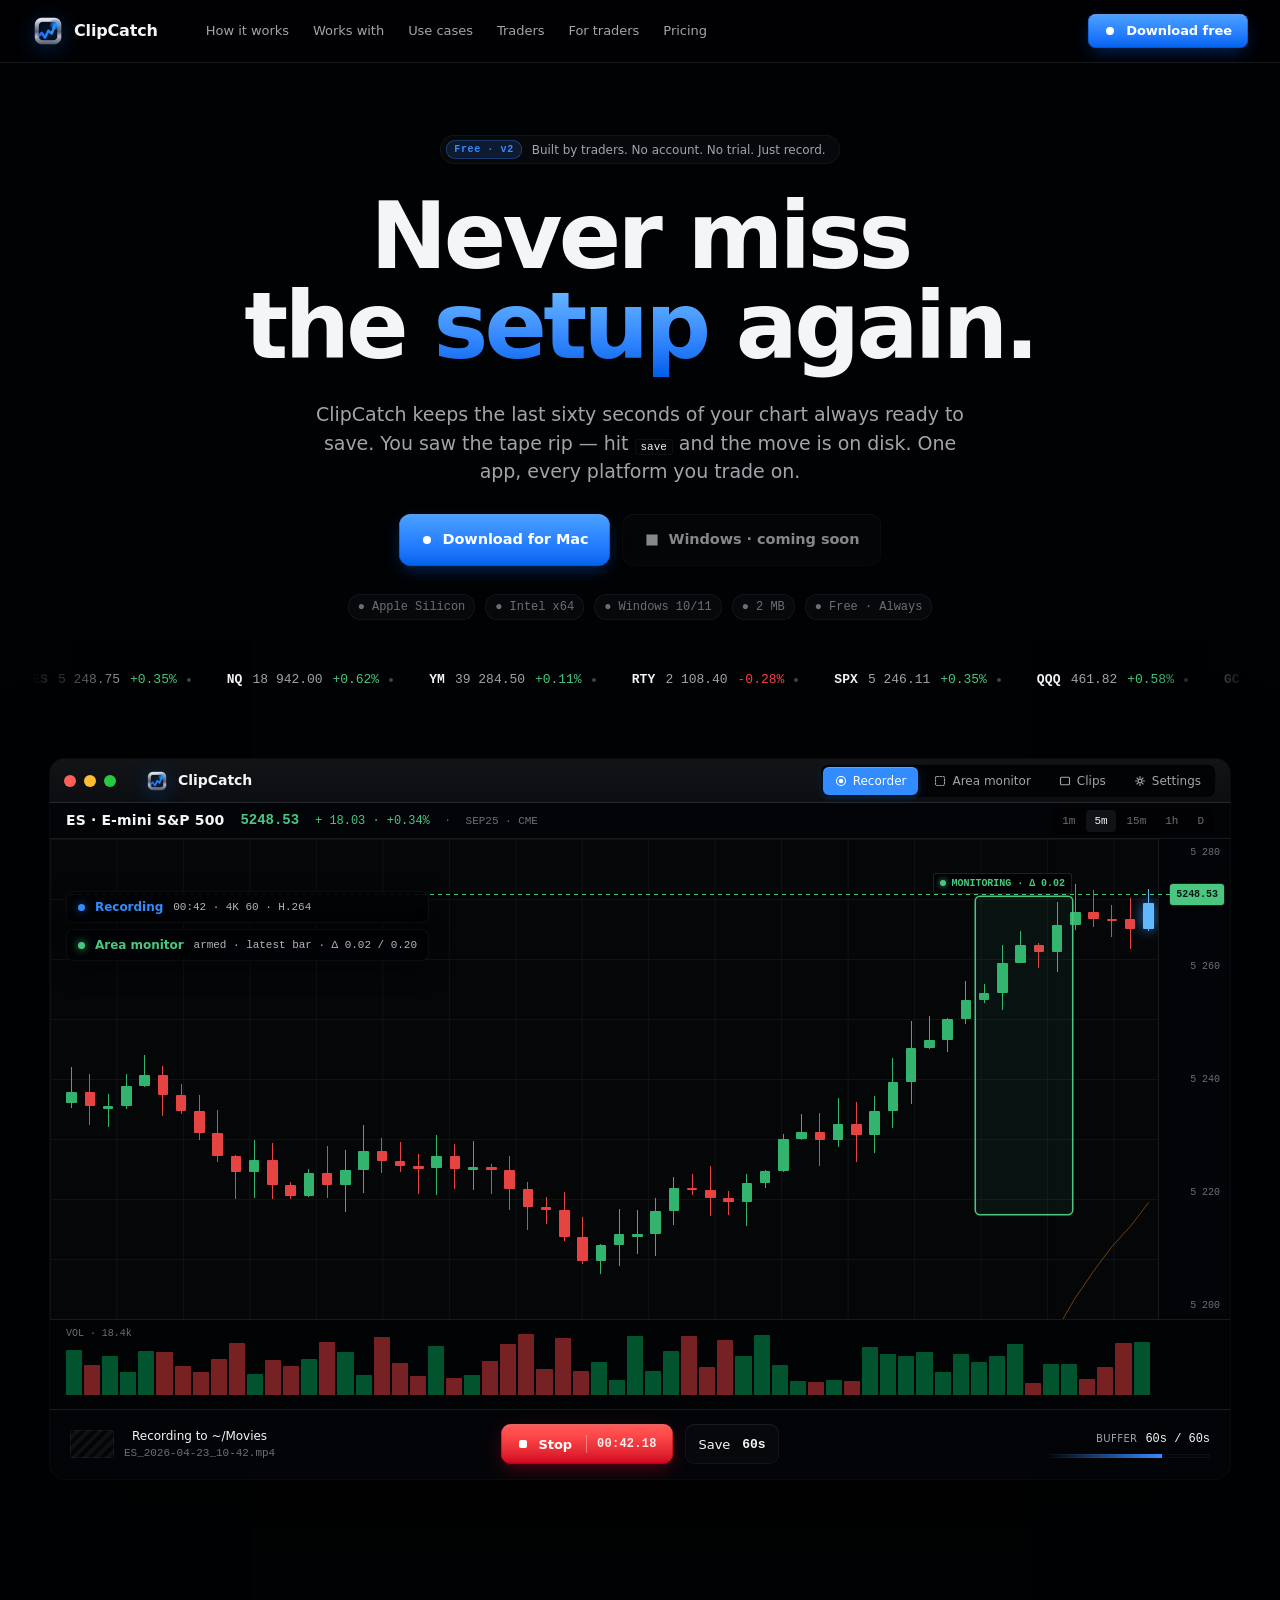
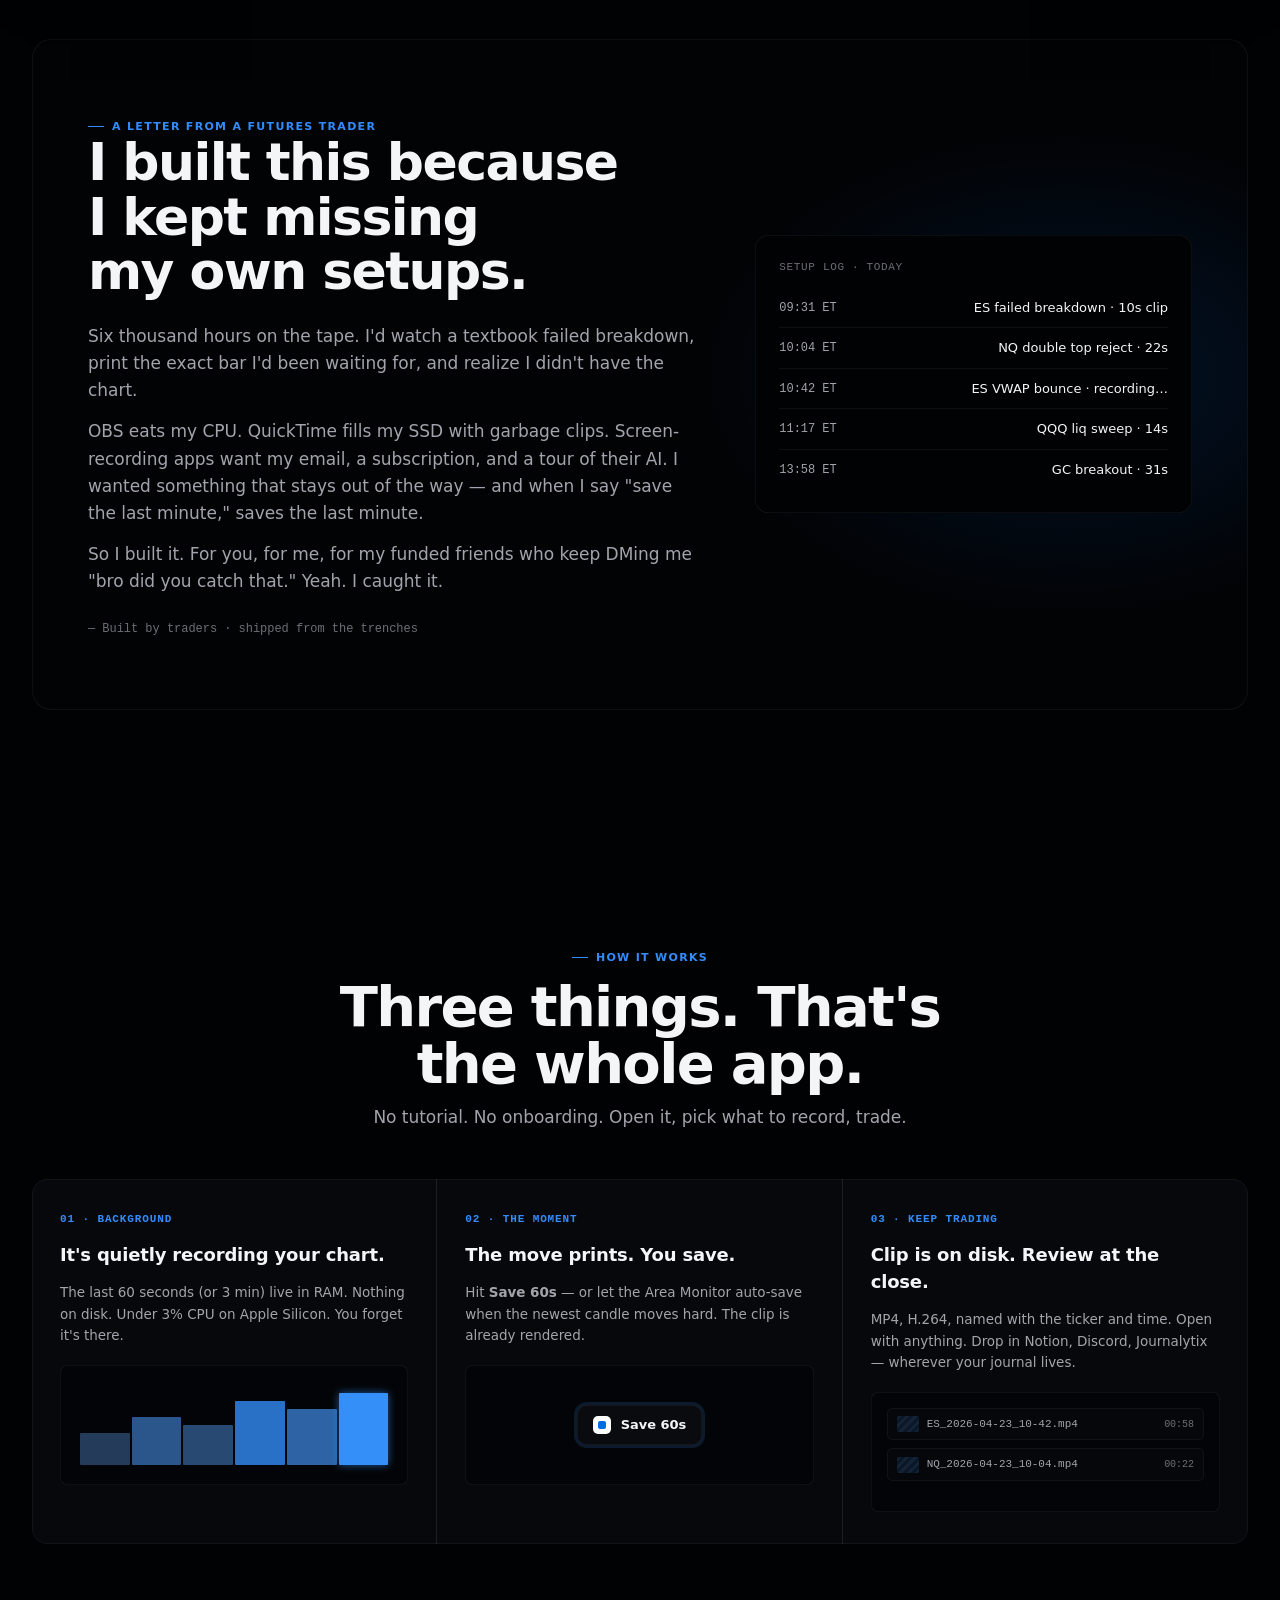
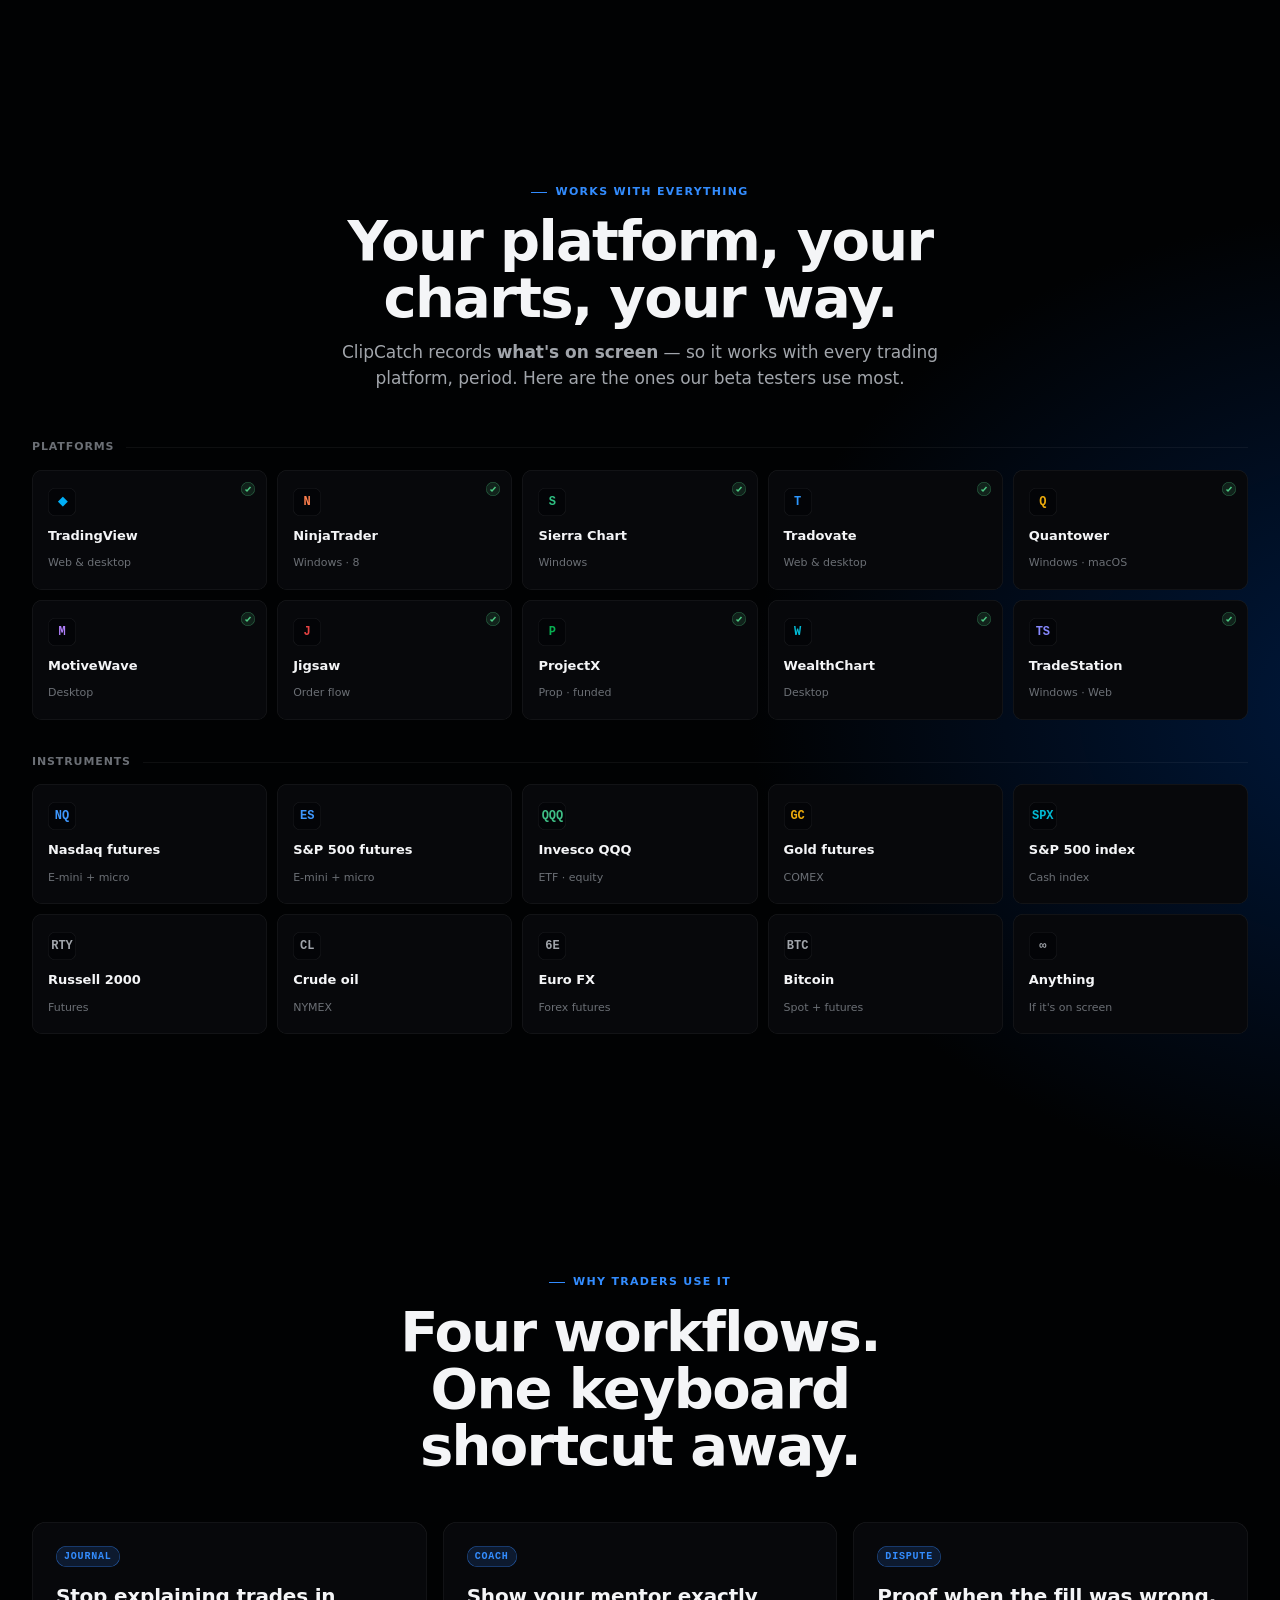
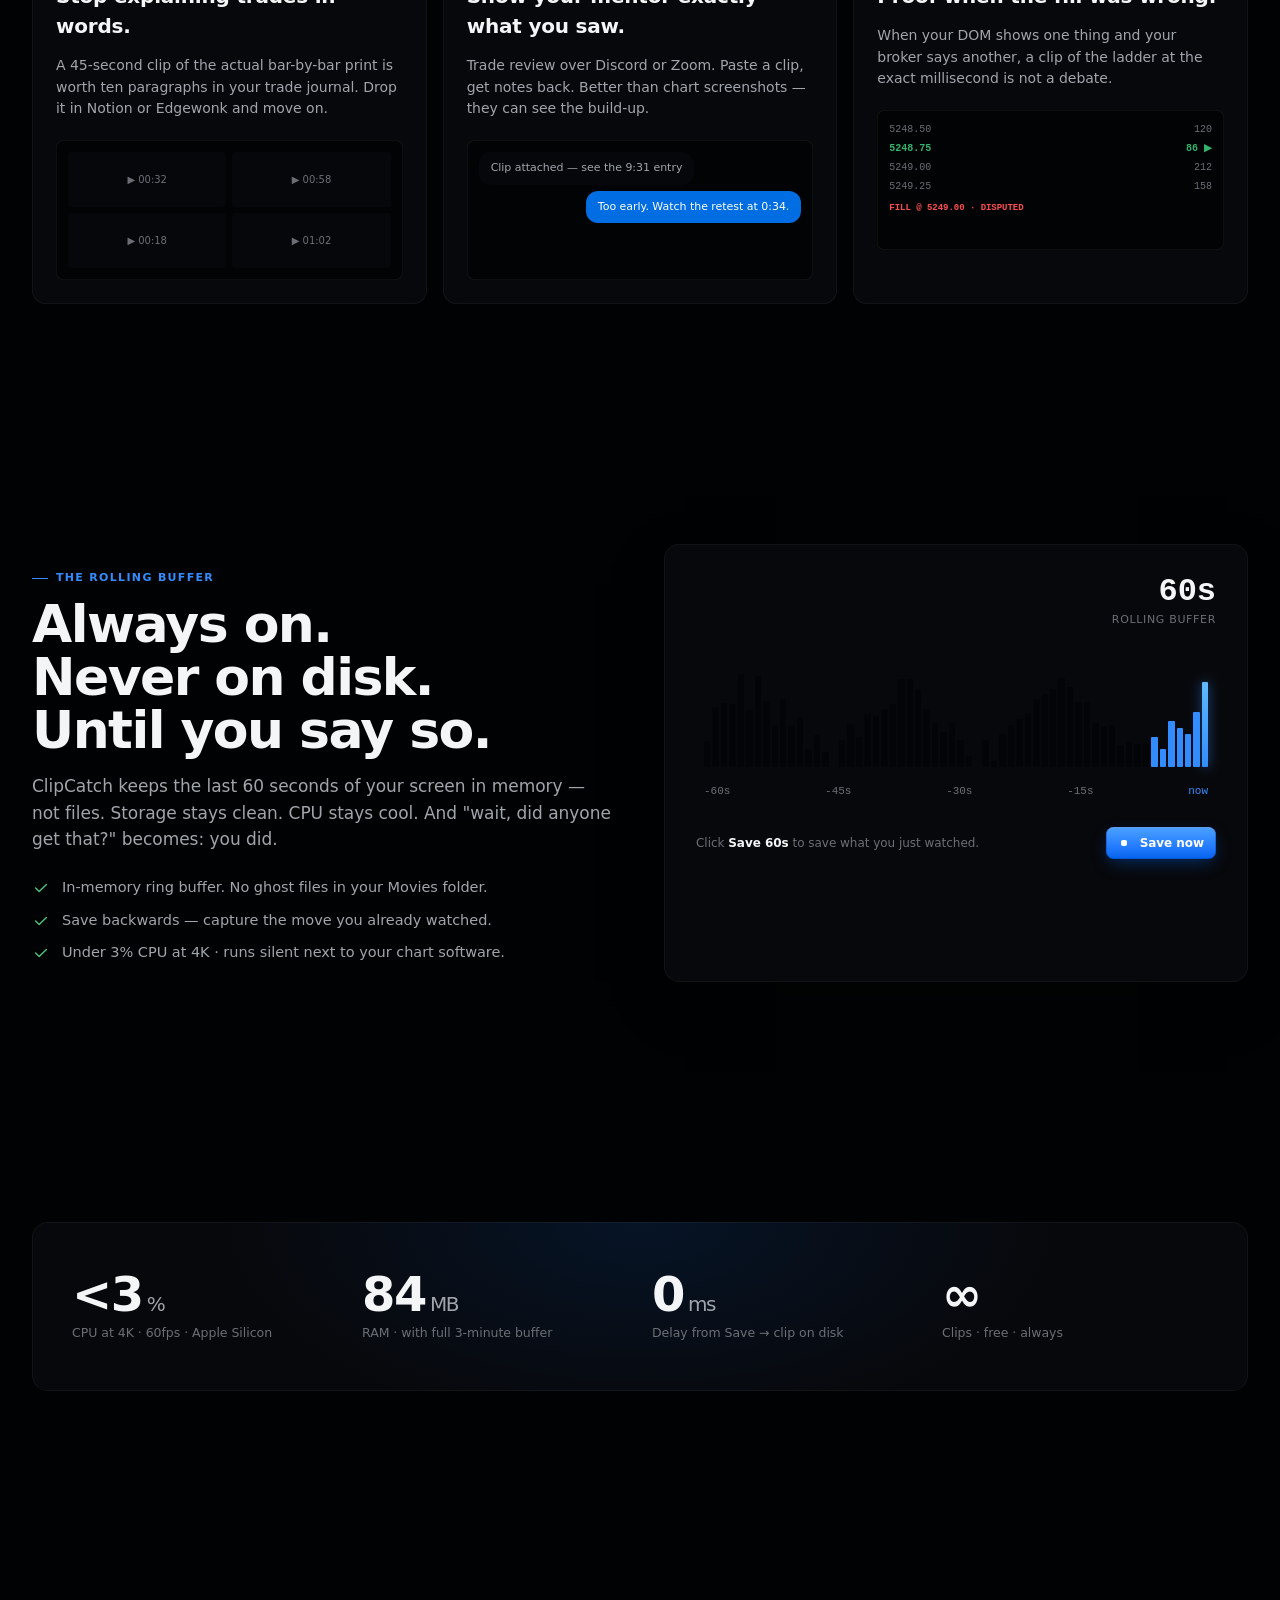
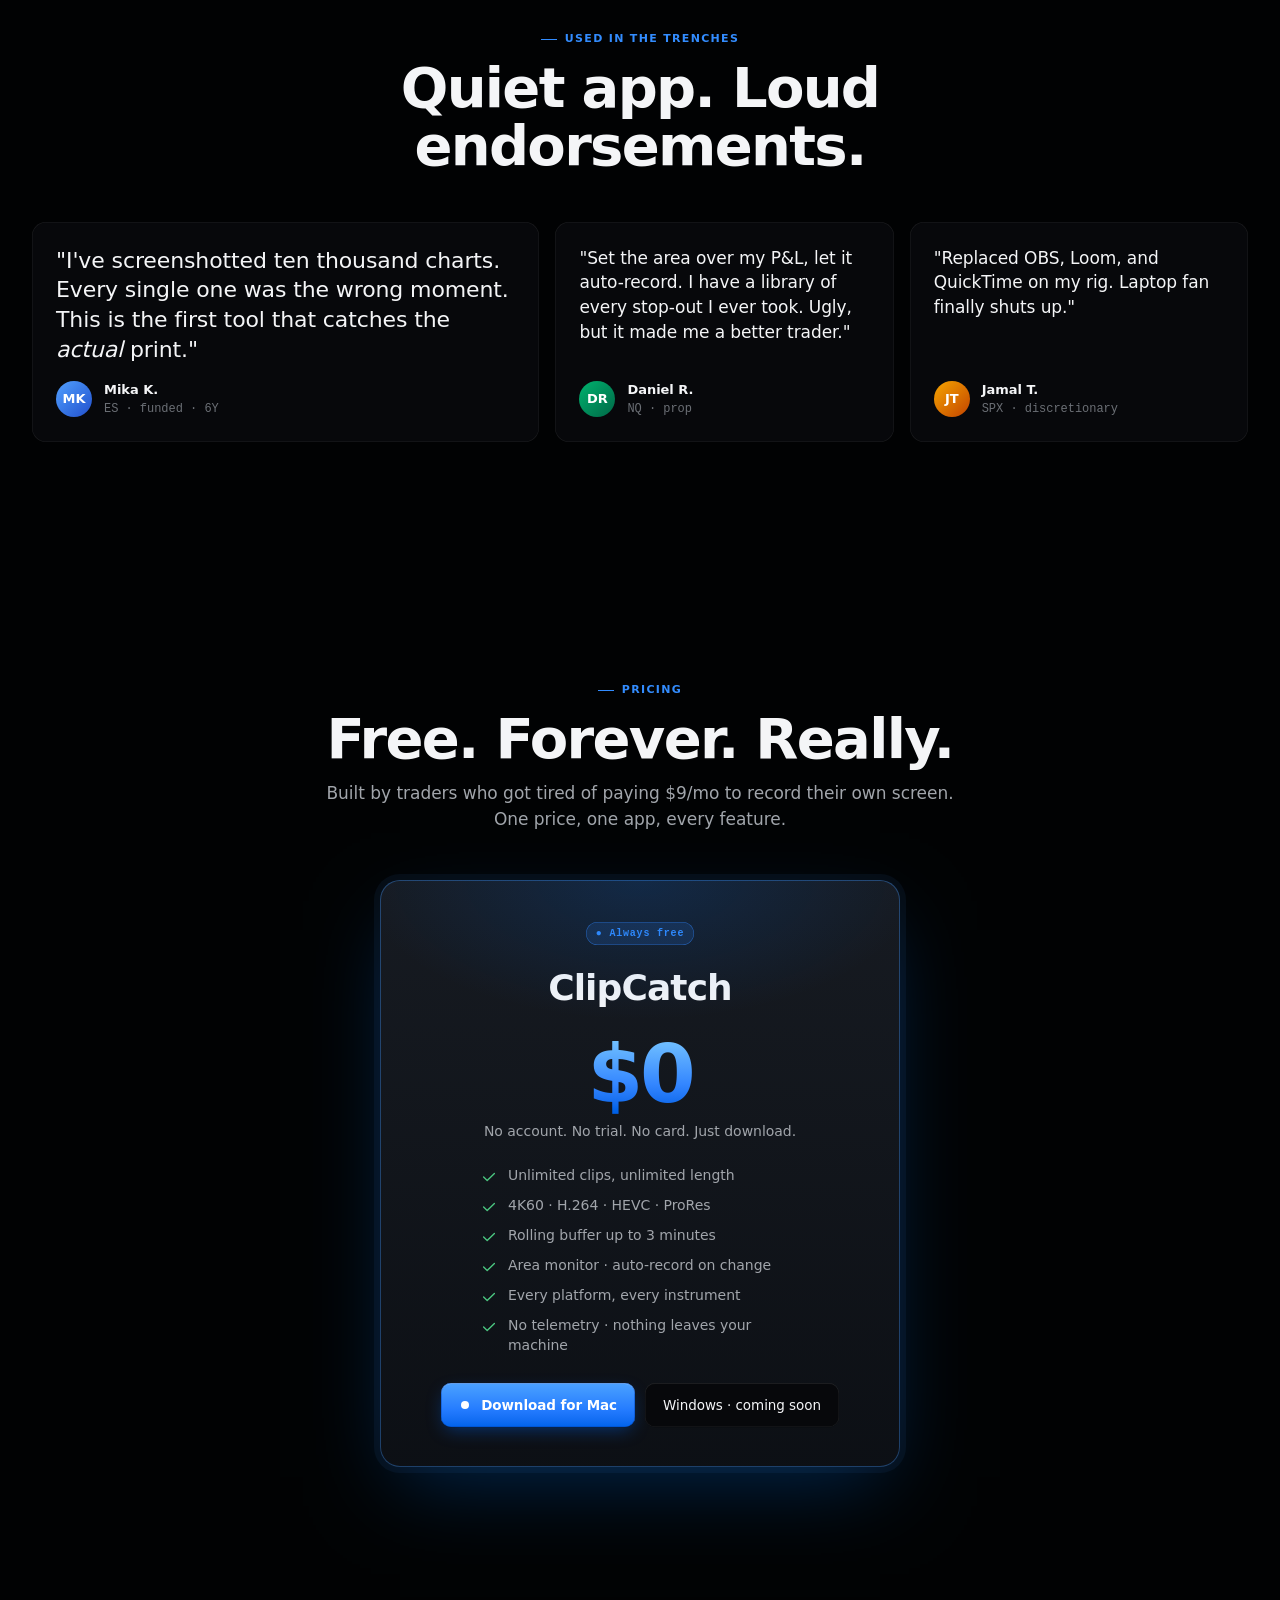
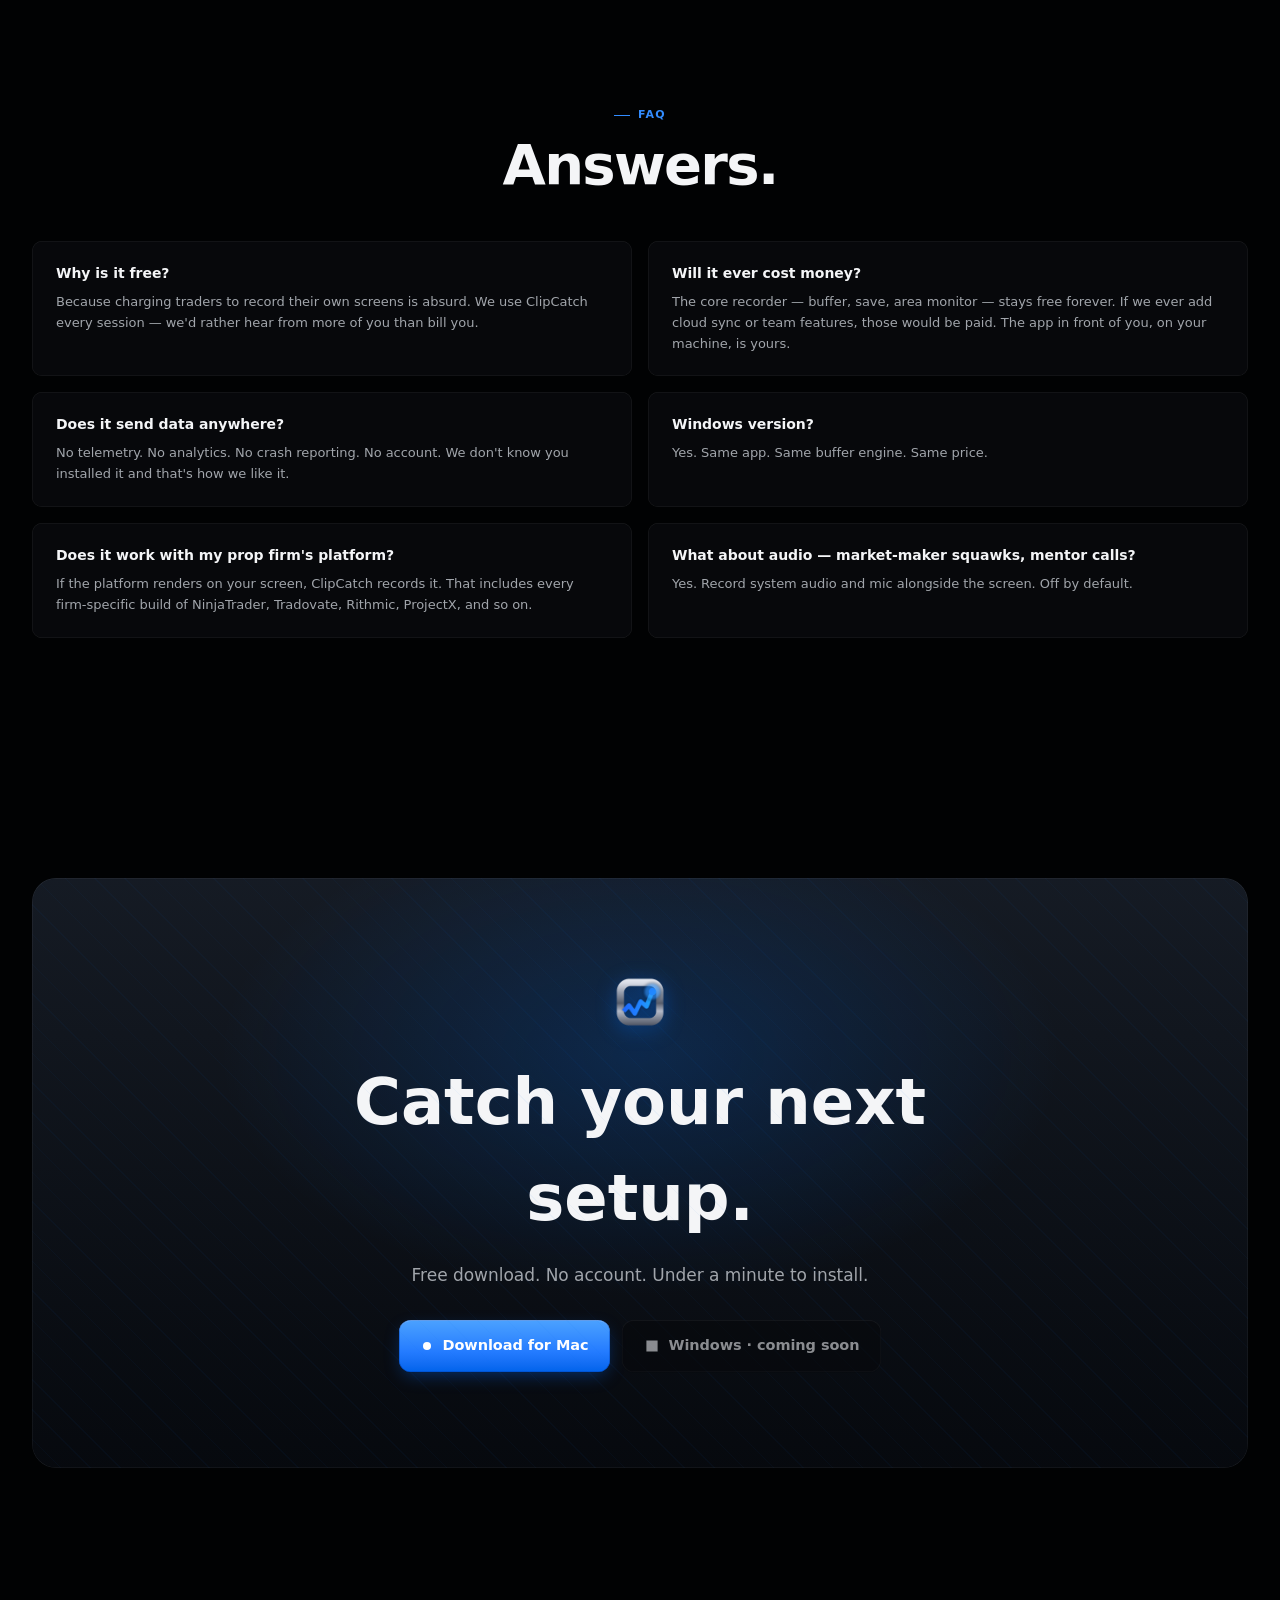
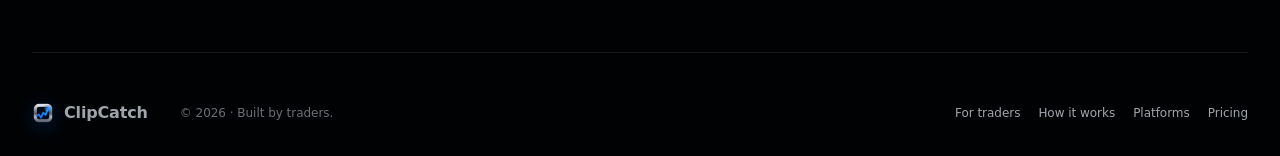
==== commit 5583d745: "Wire download links + stub Windows + fix size label" ====
--- a/ClipCatch Website.html
+++ b/ClipCatch Website.html
@@ -657,20 +657,22 @@
     One app, every platform you trade on.
   </p>
   <div class="hero-cta">
-    <button class="btn-rec btn-xl">
-      <span class="pulse"><span class="circ"></span></span>
-      Download for Mac
-    </button>
-    <button class="btn btn-xl">
+    <a href="https://github.com/VirtsESNQ/clipcatch-site/releases/latest/download/ClipCatch-1.0-v3.dmg" style="text-decoration:none;" download>
+      <button class="btn-rec btn-xl">
+        <span class="pulse"><span class="circ"></span></span>
+        Download for Mac
+      </button>
+    </a>
+    <button class="btn btn-xl" disabled style="opacity:0.55; cursor:not-allowed;">
       <svg class="i" viewBox="0 0 20 20" style="width:16px;height:16px"><path d="M3 3h7v7H3zM10 3h7v7h-7zM3 10h7v7H3zM10 10h7v7h-7z" fill="currentColor" stroke="none"/></svg>
-      Download for Windows
+      Windows · coming soon
     </button>
   </div>
   <div class="platform-chips">
     <span class="p">● Apple Silicon</span>
     <span class="p">● Intel x64</span>
     <span class="p">● Windows 10/11</span>
-    <span class="p">● 84 MB</span>
+    <span class="p">● 2 MB</span>
     <span class="p">● Free · Always</span>
   </div>
 
@@ -1132,12 +1134,14 @@
       <li><svg class="i" viewBox="0 0 20 20"><path d="M4 10l4 4 8-8"/></svg>No telemetry · nothing leaves your machine</li>
     </ul>
     <div style="display: flex; gap: 10px; justify-content: center;">
-      <button class="btn-rec" style="height: 44px; padding: 0 18px; font-size: 13.5px; border-radius: 10px;">
-        <span class="pulse"><span class="circ"></span></span>
-        Download for Mac
-      </button>
-      <button class="btn" style="height: 44px; padding: 0 18px; font-size: 13.5px; border-radius: 10px;">
-        Download for Windows
+      <a href="https://github.com/VirtsESNQ/clipcatch-site/releases/latest/download/ClipCatch-1.0-v3.dmg" style="text-decoration:none;" download>
+        <button class="btn-rec" style="height: 44px; padding: 0 18px; font-size: 13.5px; border-radius: 10px;">
+          <span class="pulse"><span class="circ"></span></span>
+          Download for Mac
+        </button>
+      </a>
+      <button class="btn" style="height: 44px; padding: 0 18px; font-size: 13.5px; border-radius: 10px;" disabled style="opacity:0.55; cursor:not-allowed;">
+        Windows · coming soon
       </button>
     </div>
   </div>
@@ -1164,15 +1168,17 @@
   <div class="footer-cta reveal">
     <span class="brand-mark lg" style="margin: 0 auto 24px; display:block;"></span>
     <h2>Catch your next setup.</h2>
-    <p>Free download. No account. 84 MB. Under a minute to install.</p>
+    <p>Free download. No account. Under a minute to install.</p>
     <div class="hero-cta">
-      <button class="btn-rec btn-xl">
-        <span class="pulse"><span class="circ"></span></span>
-        Download for Mac
-      </button>
-      <button class="btn btn-xl">
+      <a href="https://github.com/VirtsESNQ/clipcatch-site/releases/latest/download/ClipCatch-1.0-v3.dmg" style="text-decoration:none;" download>
+        <button class="btn-rec btn-xl">
+          <span class="pulse"><span class="circ"></span></span>
+          Download for Mac
+        </button>
+      </a>
+      <button class="btn btn-xl" disabled style="opacity:0.55; cursor:not-allowed;">
         <svg class="i" viewBox="0 0 20 20" style="width:16px;height:16px"><path d="M3 3h7v7H3zM10 3h7v7h-7zM3 10h7v7H3zM10 10h7v7h-7z" fill="currentColor" stroke="none"/></svg>
-        Download for Windows
+        Windows · coming soon
       </button>
     </div>
   </div>
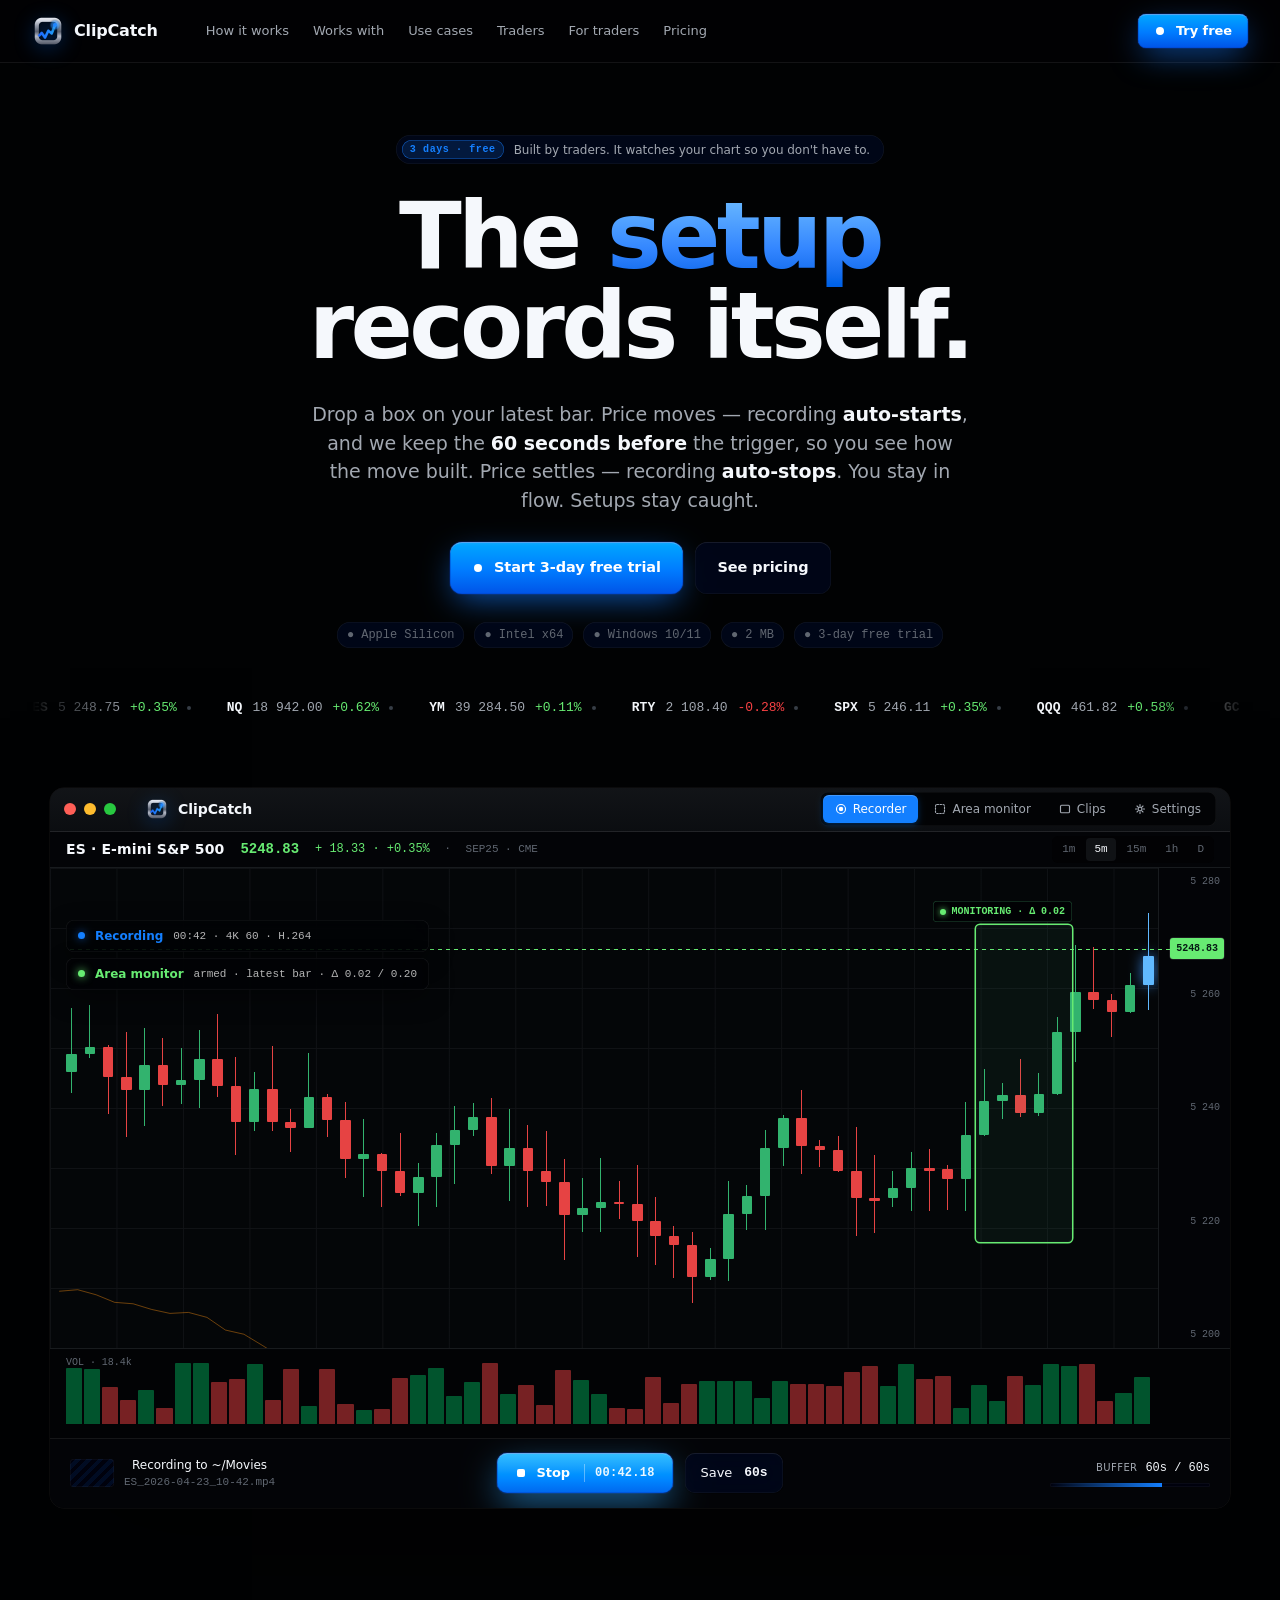
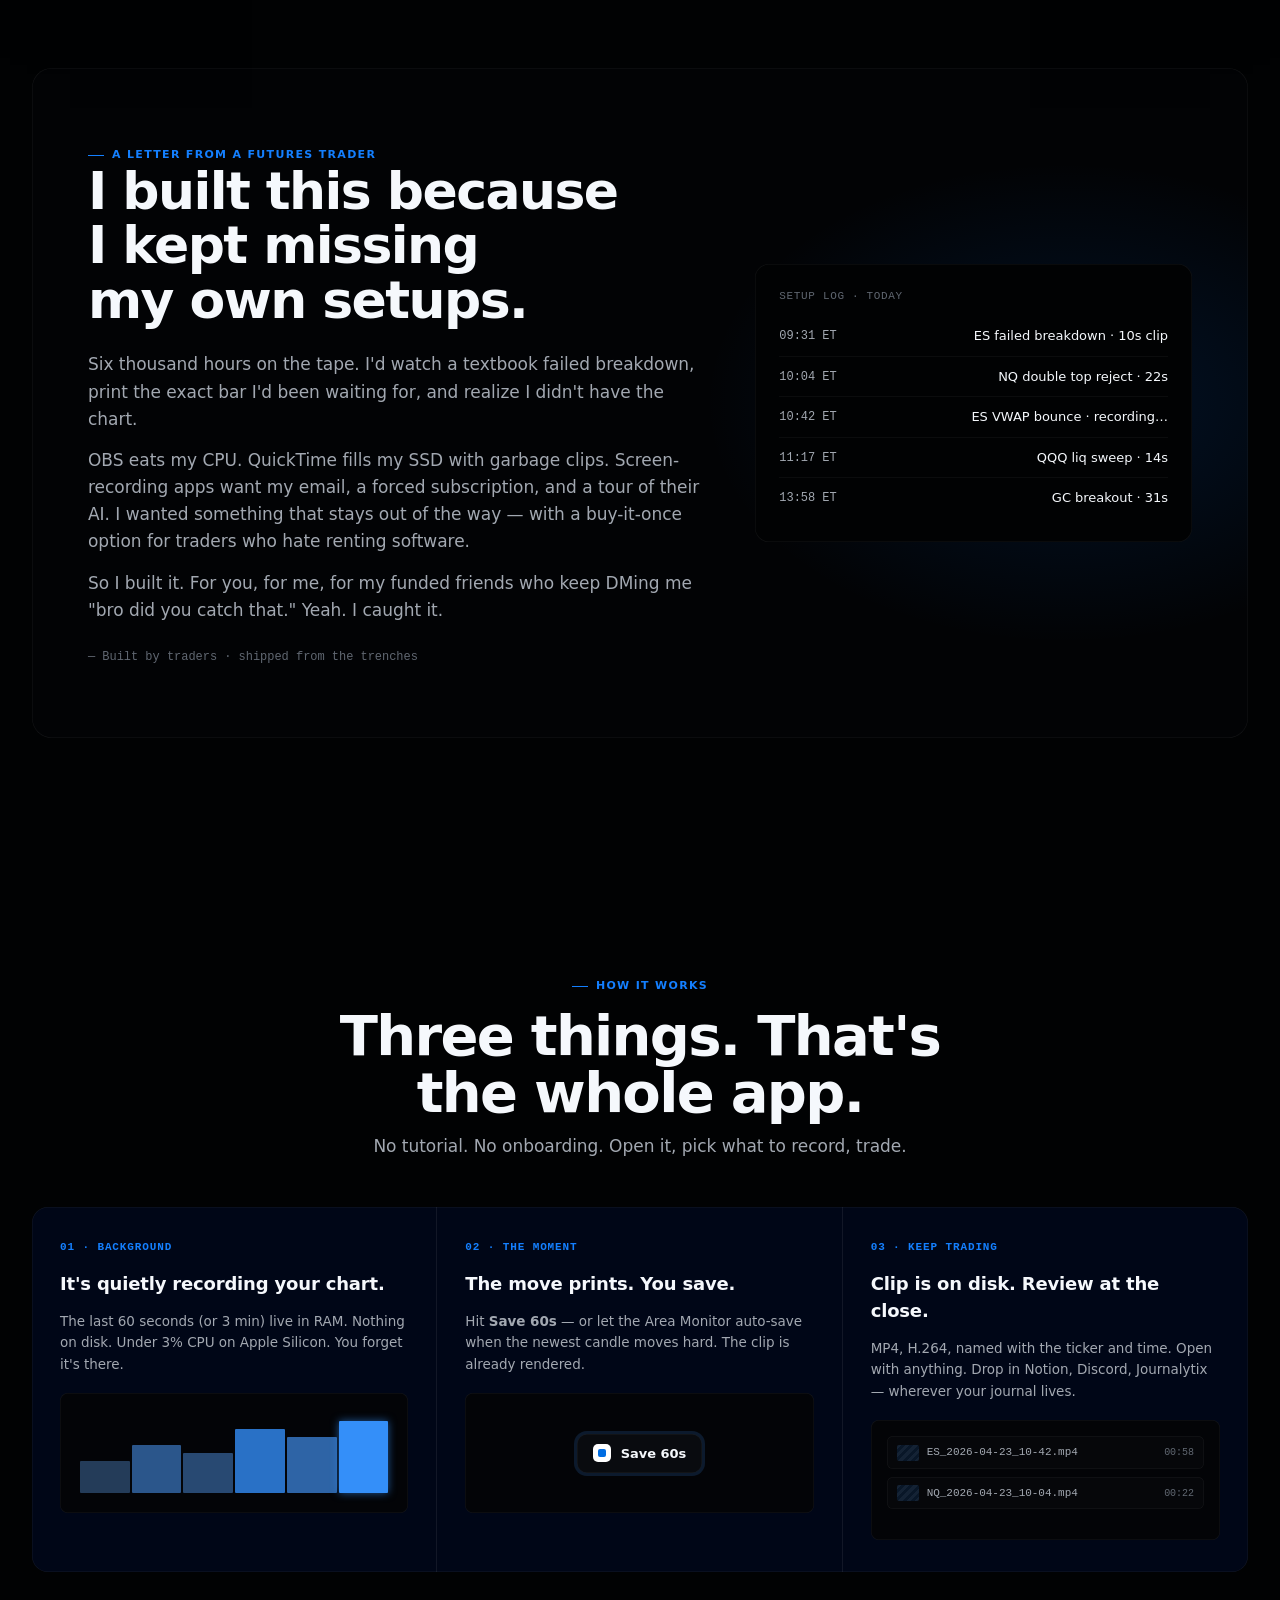
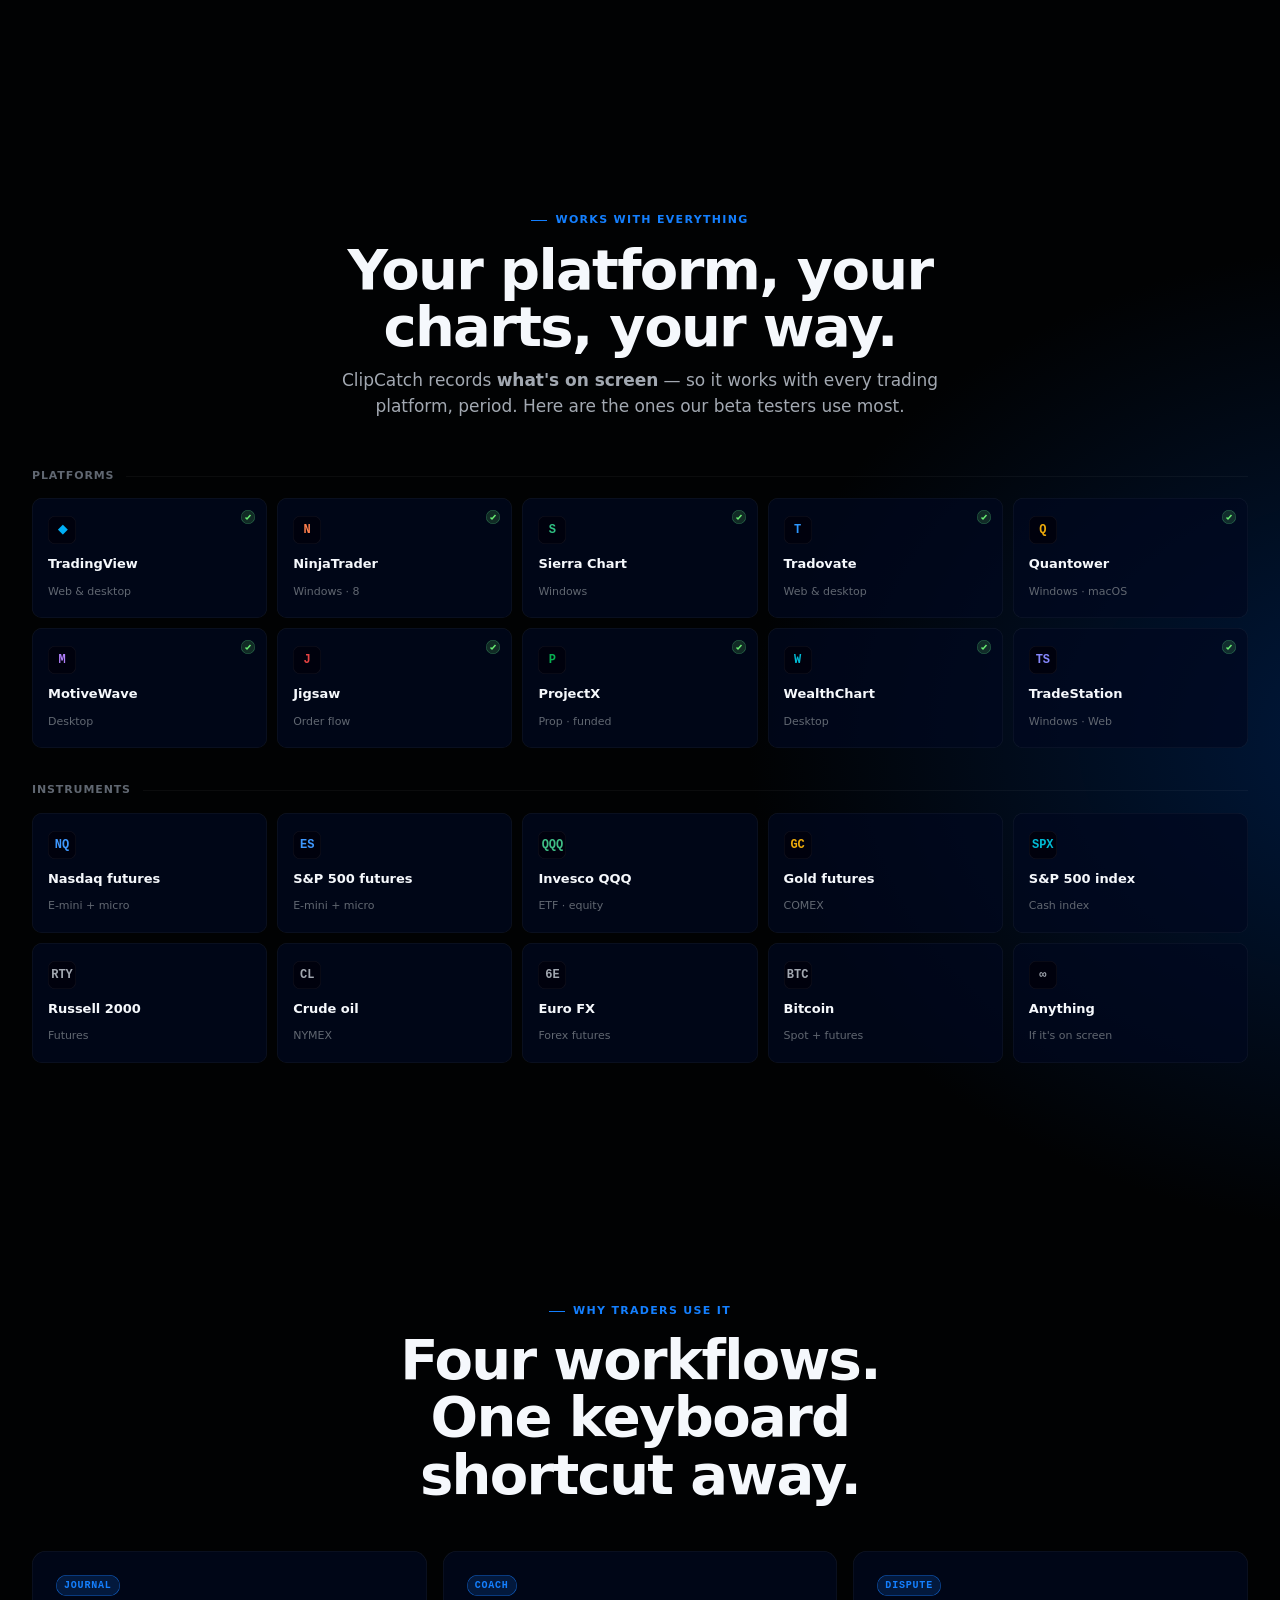
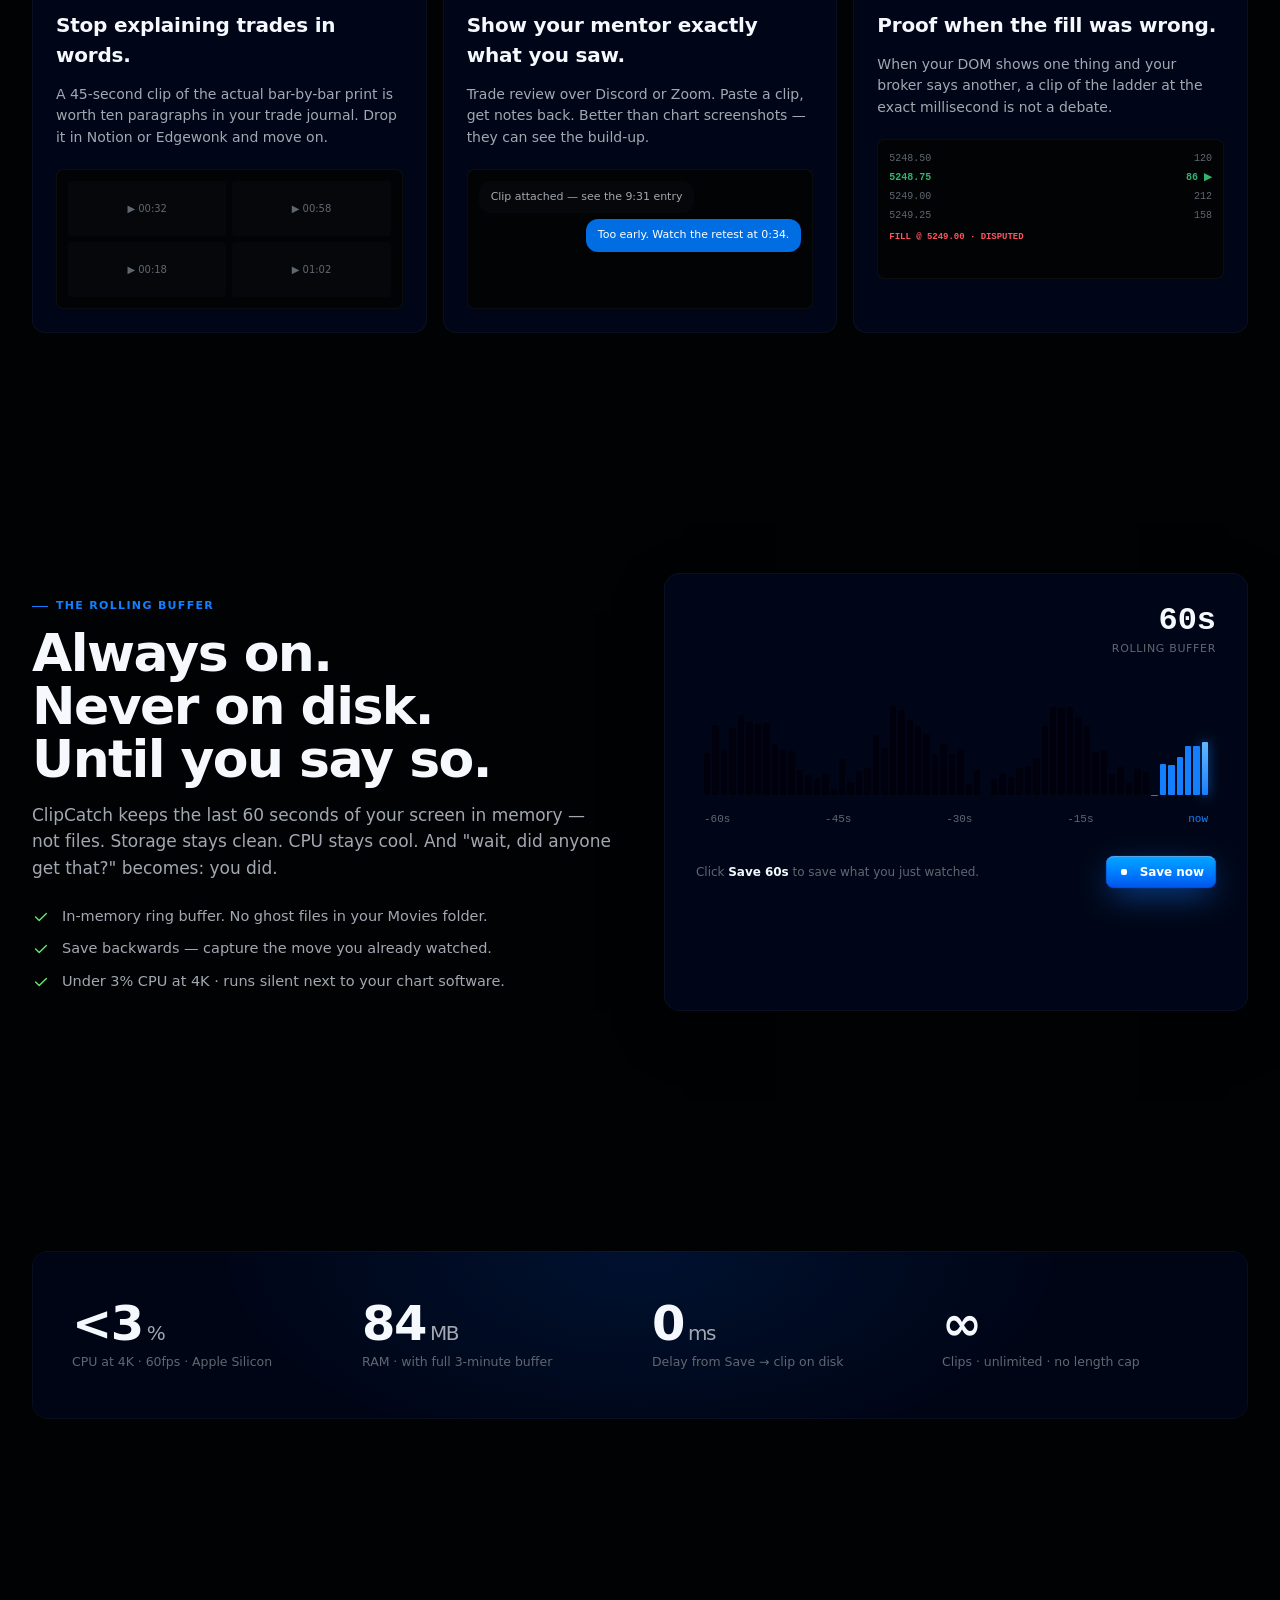
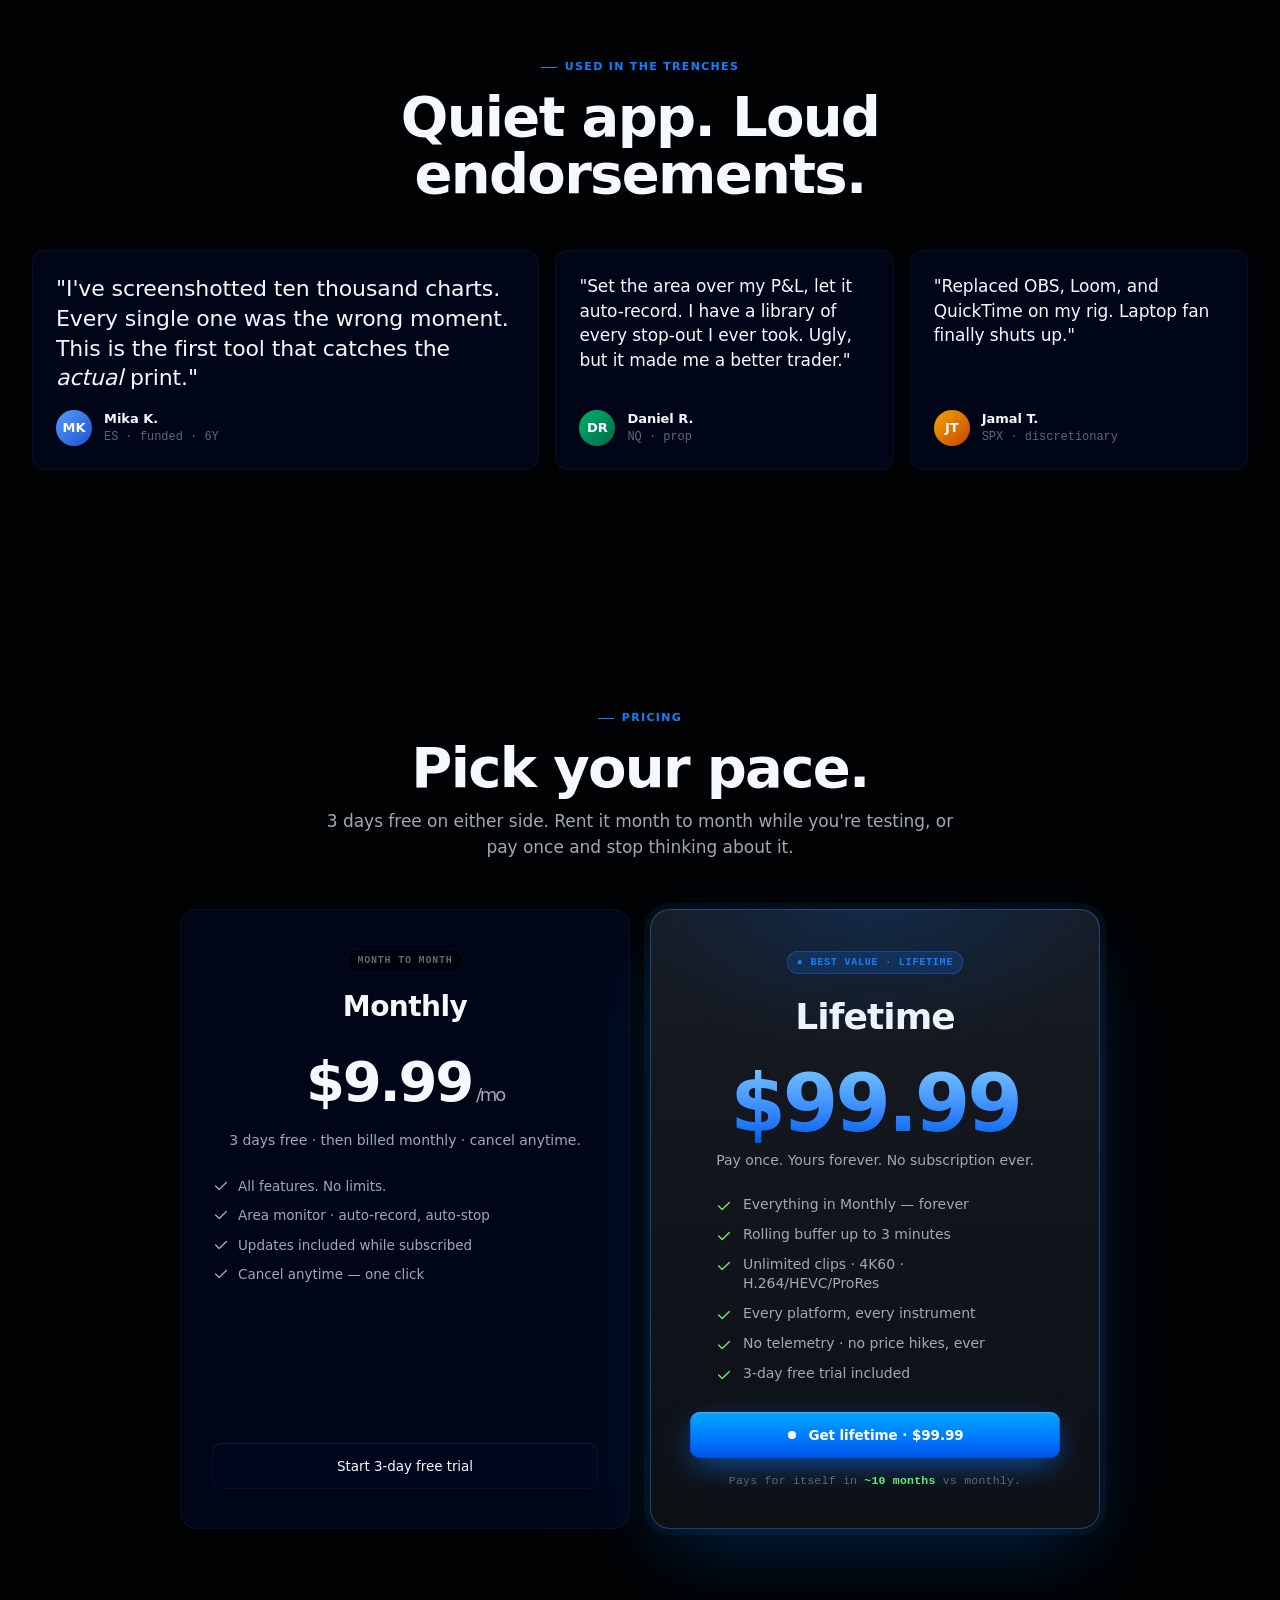
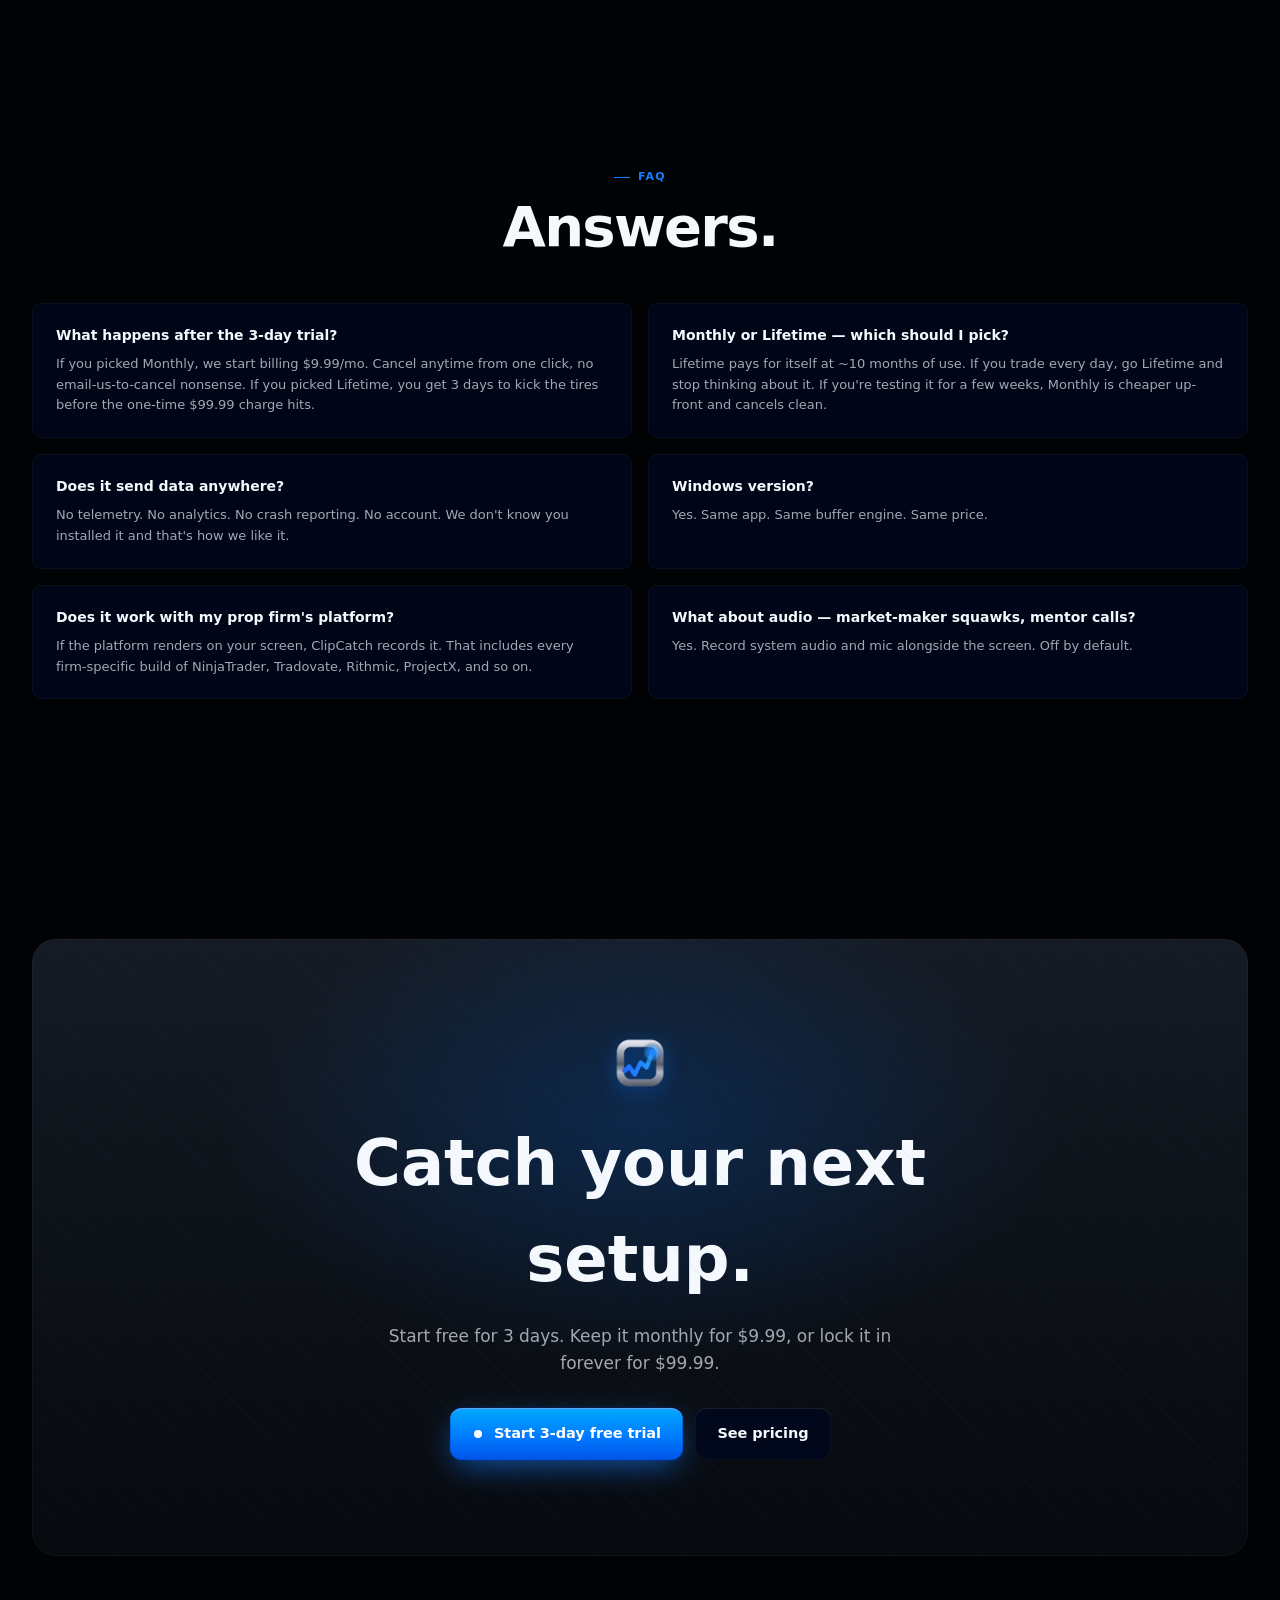
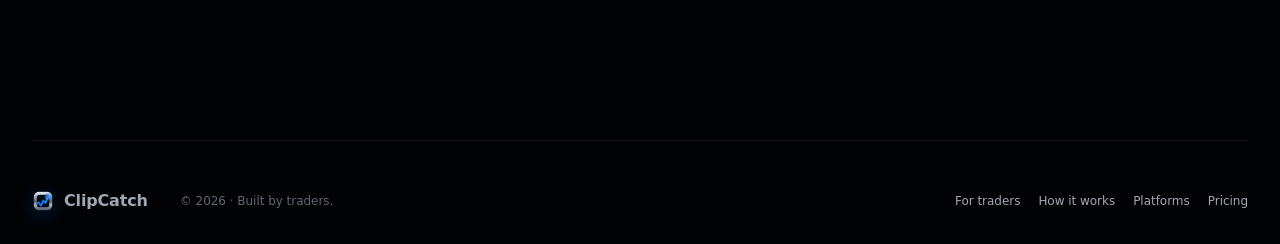
==== commit 9f845fce: "Ship signed + notarized v1.0 DMG" ====
--- a/ClipCatch Website.html
+++ b/ClipCatch Website.html
@@ -632,10 +632,10 @@
       <a href="#pricing">Pricing</a>
     </div>
     <div class="nav-cta">
-      <a href="#download" style="text-decoration:none;">
+      <a href="CHECKOUT_TRIAL_URL" style="text-decoration:none;">
         <button class="btn-rec" style="height:34px; padding:0 16px; font-size:13px; border-radius:8px;">
           <span class="pulse"><span class="circ"></span></span>
-          Download free
+          Try free
         </button>
       </a>
     </div>
@@ -647,33 +647,34 @@
 <!-- ── Hero ── -->
 <section class="hero">
   <div class="badge">
-    <span class="pill">Free · v2</span>
-    Built by traders. No account. No trial. Just record.
-  </div>
-  <h1>Never miss<br/>the <em>setup</em> again.</h1>
+    <span class="pill">3 days · free</span>
+    Built by traders. It watches your chart so you don't have to.
+  </div>
+  <h1>The <em>setup</em><br/>records itself.</h1>
   <p class="hero-sub">
-    ClipCatch keeps the last sixty seconds of your chart always ready to save.
-    You saw the tape rip — hit <kbd>save</kbd> and the move is on disk.
-    One app, every platform you trade on.
+    Drop a box on your latest bar. Price moves — recording <b style="color:var(--fg);">auto-starts</b>,
+    and we keep the <b style="color:var(--fg);">60 seconds before</b> the trigger, so you see how the move built.
+    Price settles — recording <b style="color:var(--fg);">auto-stops</b>. You stay in flow. Setups stay caught.
   </p>
   <div class="hero-cta">
-    <a href="https://github.com/VirtsESNQ/clipcatch-site/releases/latest/download/ClipCatch-1.0-v3.dmg" style="text-decoration:none;" download>
+    <a href="CHECKOUT_TRIAL_URL" style="text-decoration:none;">
       <button class="btn-rec btn-xl">
         <span class="pulse"><span class="circ"></span></span>
-        Download for Mac
+        Start 3-day free trial
       </button>
     </a>
-    <button class="btn btn-xl" disabled style="opacity:0.55; cursor:not-allowed;">
-      <svg class="i" viewBox="0 0 20 20" style="width:16px;height:16px"><path d="M3 3h7v7H3zM10 3h7v7h-7zM3 10h7v7H3zM10 10h7v7h-7z" fill="currentColor" stroke="none"/></svg>
-      Windows · coming soon
-    </button>
+    <a href="#pricing" style="text-decoration:none;">
+      <button class="btn btn-xl">
+        See pricing
+      </button>
+    </a>
   </div>
   <div class="platform-chips">
     <span class="p">● Apple Silicon</span>
     <span class="p">● Intel x64</span>
     <span class="p">● Windows 10/11</span>
     <span class="p">● 2 MB</span>
-    <span class="p">● Free · Always</span>
+    <span class="p">● 3-day free trial</span>
   </div>
 
   <!-- Tickers marquee -->
@@ -803,7 +804,7 @@
         <span class="eyebrow">A letter from a futures trader</span>
         <h2>I built this because I kept missing my own setups.</h2>
         <p>Six thousand hours on the tape. I'd watch a textbook failed breakdown, print the exact bar I'd been waiting for, and realize I didn't have the chart.</p>
-        <p>OBS eats my CPU. QuickTime fills my SSD with garbage clips. Screen-recording apps want my email, a subscription, and a tour of their AI. I wanted something that stays out of the way — and when I say "save the last minute," saves the last minute.</p>
+        <p>OBS eats my CPU. QuickTime fills my SSD with garbage clips. Screen-recording apps want my email, a forced subscription, and a tour of their AI. I wanted something that stays out of the way — with a buy-it-once option for traders who hate renting software.</p>
         <p>So I built it. For you, for me, for my funded friends who keep DMing me "bro did you catch that." Yeah. I caught it.</p>
         <div class="signature">— Built by traders · shipped from the trenches</div>
       </div>
@@ -1076,7 +1077,7 @@
     <div class="stat"><span class="n">&lt;3<small>%</small></span><span class="l">CPU at 4K · 60fps · Apple Silicon</span></div>
     <div class="stat"><span class="n">84<small>MB</small></span><span class="l">RAM · with full 3-minute buffer</span></div>
     <div class="stat"><span class="n">0<small>ms</small></span><span class="l">Delay from Save → clip on disk</span></div>
-    <div class="stat"><span class="n">∞</span><span class="l">Clips · free · always</span></div>
+    <div class="stat"><span class="n">∞</span><span class="l">Clips · unlimited · no length cap</span></div>
   </div>
 </section>
 
@@ -1116,34 +1117,56 @@
 <section class="sec" id="pricing">
   <div class="sec-head center reveal">
     <span class="eyebrow">Pricing</span>
-    <h2>Free. Forever. Really.</h2>
-    <p>Built by traders who got tired of paying $9/mo to record their own screen. One price, one app, every feature.</p>
-  </div>
-
-  <div class="pricing-solo reveal">
-    <span class="tag">● Always free</span>
-    <h3>ClipCatch</h3>
-    <div class="free">$0</div>
-    <div class="note">No account. No trial. No card. Just download.</div>
-    <ul>
-      <li><svg class="i" viewBox="0 0 20 20"><path d="M4 10l4 4 8-8"/></svg>Unlimited clips, unlimited length</li>
-      <li><svg class="i" viewBox="0 0 20 20"><path d="M4 10l4 4 8-8"/></svg>4K60 · H.264 · HEVC · ProRes</li>
-      <li><svg class="i" viewBox="0 0 20 20"><path d="M4 10l4 4 8-8"/></svg>Rolling buffer up to 3 minutes</li>
-      <li><svg class="i" viewBox="0 0 20 20"><path d="M4 10l4 4 8-8"/></svg>Area monitor · auto-record on change</li>
-      <li><svg class="i" viewBox="0 0 20 20"><path d="M4 10l4 4 8-8"/></svg>Every platform, every instrument</li>
-      <li><svg class="i" viewBox="0 0 20 20"><path d="M4 10l4 4 8-8"/></svg>No telemetry · nothing leaves your machine</li>
-    </ul>
-    <div style="display: flex; gap: 10px; justify-content: center;">
-      <a href="https://github.com/VirtsESNQ/clipcatch-site/releases/latest/download/ClipCatch-1.0-v3.dmg" style="text-decoration:none;" download>
-        <button class="btn-rec" style="height: 44px; padding: 0 18px; font-size: 13.5px; border-radius: 10px;">
-          <span class="pulse"><span class="circ"></span></span>
-          Download for Mac
+    <h2>Pick your pace.</h2>
+    <p>3 days free on either side. Rent it month to month while you're testing, or pay once and stop thinking about it.</p>
+  </div>
+
+  <div class="reveal" style="display:grid; grid-template-columns: 1fr 1fr; gap:20px; max-width:920px; margin:0 auto;">
+
+    <!-- Monthly tier -->
+    <div style="background: var(--bg-card); border-radius:18px; padding:40px 32px; box-shadow: inset 0 0 0 0.5px var(--line); text-align:center; display:flex; flex-direction:column; gap:14px; position:relative;">
+      <span style="align-self:center; display:inline-block; font-family: var(--mono); font-size:10px; font-weight:700; color: var(--fg-faint); letter-spacing: 0.08em; padding: 4px 10px; border-radius: 999px; background: var(--bg-inset); box-shadow: inset 0 0 0 0.5px var(--line);">MONTH TO MONTH</span>
+      <h3 style="margin:0; font-size:28px; font-weight:600; letter-spacing:-0.02em; color: var(--fg);">Monthly</h3>
+      <div style="font-size:56px; font-weight:600; letter-spacing:-0.04em; line-height:1; color: var(--fg); margin:12px 0 6px;">$9.99<span style="font-size:18px; color: var(--fg-mute); font-weight:500; margin-left:4px;">/mo</span></div>
+      <div style="color:var(--fg-mute); font-size:14px; margin-bottom:12px;">3 days free · then billed monthly · cancel anytime.</div>
+      <ul style="list-style:none; padding:0; margin:0 0 24px; display:flex; flex-direction:column; gap:10px; text-align:left; flex:1;">
+        <li style="display:grid; grid-template-columns: 16px 1fr; gap:10px; color:var(--fg-mute); font-size:13.5px; line-height:1.45;"><svg class="i" viewBox="0 0 20 20"><path d="M4 10l4 4 8-8"/></svg>All features. No limits.</li>
+        <li style="display:grid; grid-template-columns: 16px 1fr; gap:10px; color:var(--fg-mute); font-size:13.5px; line-height:1.45;"><svg class="i" viewBox="0 0 20 20"><path d="M4 10l4 4 8-8"/></svg>Area monitor · auto-record, auto-stop</li>
+        <li style="display:grid; grid-template-columns: 16px 1fr; gap:10px; color:var(--fg-mute); font-size:13.5px; line-height:1.45;"><svg class="i" viewBox="0 0 20 20"><path d="M4 10l4 4 8-8"/></svg>Updates included while subscribed</li>
+        <li style="display:grid; grid-template-columns: 16px 1fr; gap:10px; color:var(--fg-mute); font-size:13.5px; line-height:1.45;"><svg class="i" viewBox="0 0 20 20"><path d="M4 10l4 4 8-8"/></svg>Cancel anytime — one click</li>
+      </ul>
+      <a href="CHECKOUT_TRIAL_URL" style="text-decoration:none;">
+        <button class="btn" style="width:100%; height:46px; font-size:13.5px; border-radius:10px;">
+          Start 3-day free trial
         </button>
       </a>
-      <button class="btn" style="height: 44px; padding: 0 18px; font-size: 13.5px; border-radius: 10px;" disabled style="opacity:0.55; cursor:not-allowed;">
-        Windows · coming soon
-      </button>
-    </div>
+    </div>
+
+    <!-- Lifetime tier (featured) -->
+    <div class="pricing-solo" style="max-width:none; margin:0;">
+      <span class="tag">● BEST VALUE · LIFETIME</span>
+      <h3>Lifetime</h3>
+      <div class="free">$99.99</div>
+      <div class="note">Pay once. Yours forever. No subscription ever.</div>
+      <ul>
+        <li><svg class="i" viewBox="0 0 20 20"><path d="M4 10l4 4 8-8"/></svg>Everything in Monthly — forever</li>
+        <li><svg class="i" viewBox="0 0 20 20"><path d="M4 10l4 4 8-8"/></svg>Rolling buffer up to 3 minutes</li>
+        <li><svg class="i" viewBox="0 0 20 20"><path d="M4 10l4 4 8-8"/></svg>Unlimited clips · 4K60 · H.264/HEVC/ProRes</li>
+        <li><svg class="i" viewBox="0 0 20 20"><path d="M4 10l4 4 8-8"/></svg>Every platform, every instrument</li>
+        <li><svg class="i" viewBox="0 0 20 20"><path d="M4 10l4 4 8-8"/></svg>No telemetry · no price hikes, ever</li>
+        <li><svg class="i" viewBox="0 0 20 20"><path d="M4 10l4 4 8-8"/></svg>3-day free trial included</li>
+      </ul>
+      <a href="CHECKOUT_LIFETIME_URL" style="text-decoration:none;">
+        <button class="btn-rec" style="width:100%; height: 46px; padding: 0 18px; font-size: 13.5px; border-radius: 10px;">
+          <span class="pulse"><span class="circ"></span></span>
+          Get lifetime · $99.99
+        </button>
+      </a>
+      <div style="margin-top:14px; font-size:11.5px; color: var(--fg-faint); font-family: var(--mono); letter-spacing: 0.02em;">
+        Pays for itself in <b style="color: var(--match); font-weight:600;">~10 months</b> vs monthly.
+      </div>
+    </div>
+
   </div>
 </section>
 
@@ -1154,8 +1177,8 @@
     <h2>Answers.</h2>
   </div>
   <div class="faq reveal">
-    <div class="faq-item"><h6>Why is it free?</h6><p>Because charging traders to record their own screens is absurd. We use ClipCatch every session — we'd rather hear from more of you than bill you.</p></div>
-    <div class="faq-item"><h6>Will it ever cost money?</h6><p>The core recorder — buffer, save, area monitor — stays free forever. If we ever add cloud sync or team features, those would be paid. The app in front of you, on your machine, is yours.</p></div>
+    <div class="faq-item"><h6>What happens after the 3-day trial?</h6><p>If you picked Monthly, we start billing $9.99/mo. Cancel anytime from one click, no email-us-to-cancel nonsense. If you picked Lifetime, you get 3 days to kick the tires before the one-time $99.99 charge hits.</p></div>
+    <div class="faq-item"><h6>Monthly or Lifetime — which should I pick?</h6><p>Lifetime pays for itself at ~10 months of use. If you trade every day, go Lifetime and stop thinking about it. If you're testing it for a few weeks, Monthly is cheaper up-front and cancels clean.</p></div>
     <div class="faq-item"><h6>Does it send data anywhere?</h6><p>No telemetry. No analytics. No crash reporting. No account. We don't know you installed it and that's how we like it.</p></div>
     <div class="faq-item"><h6>Windows version?</h6><p>Yes. Same app. Same buffer engine. Same price.</p></div>
     <div class="faq-item"><h6>Does it work with my prop firm's platform?</h6><p>If the platform renders on your screen, ClipCatch records it. That includes every firm-specific build of NinjaTrader, Tradovate, Rithmic, ProjectX, and so on.</p></div>
@@ -1168,18 +1191,19 @@
   <div class="footer-cta reveal">
     <span class="brand-mark lg" style="margin: 0 auto 24px; display:block;"></span>
     <h2>Catch your next setup.</h2>
-    <p>Free download. No account. Under a minute to install.</p>
+    <p>Start free for 3 days. Keep it monthly for $9.99, or lock it in forever for $99.99.</p>
     <div class="hero-cta">
-      <a href="https://github.com/VirtsESNQ/clipcatch-site/releases/latest/download/ClipCatch-1.0-v3.dmg" style="text-decoration:none;" download>
+      <a href="CHECKOUT_TRIAL_URL" style="text-decoration:none;">
         <button class="btn-rec btn-xl">
           <span class="pulse"><span class="circ"></span></span>
-          Download for Mac
+          Start 3-day free trial
         </button>
       </a>
-      <button class="btn btn-xl" disabled style="opacity:0.55; cursor:not-allowed;">
-        <svg class="i" viewBox="0 0 20 20" style="width:16px;height:16px"><path d="M3 3h7v7H3zM10 3h7v7h-7zM3 10h7v7H3zM10 10h7v7h-7z" fill="currentColor" stroke="none"/></svg>
-        Windows · coming soon
-      </button>
+      <a href="#pricing" style="text-decoration:none;">
+        <button class="btn btn-xl">
+          See pricing
+        </button>
+      </a>
     </div>
   </div>
 </section>
--- a/app/tokens.css
+++ b/app/tokens.css
@@ -1,39 +1,57 @@
 /* ─────────────────────────────────────────────────────────────────
    ClipCatch · design tokens + shared utilities
-   Dark-first, Linear / Raycast minimalism. Blue (accent from the
-   logo) as primary, red as "recording", green as "matching / live".
+   Deep-space background, glass cards, electric cyan accents.
+   Matches the new in-app aesthetic — Hello-style sphere energy with
+   ClipCatch's blue palette, restrained but intensely saturated where
+   color appears.
    ───────────────────────────────────────────────────────────────── */
 
 :root,
 [data-theme="dark"] {
   /* ── Surfaces ───────────────────────────────────────── */
-  --bg:         oklch(0.085 0.008 260);
-  --bg-card:    oklch(0.135 0.008 260);
-  --bg-elev:    oklch(0.175 0.008 260);
-  --bg-inset:   oklch(0.110 0.008 260);
+  /* Deep saturated navy, identical to the app's D1AmbientBackground
+     base. Reads as a glowing blue space, not near-black. */
+  --bg:         oklch(0.110 0.050 263);
+  --bg-deep:    oklch(0.100 0.045 268);
+  --bg-inset:   oklch(0.085 0.040 263);
+  /* Translucent floating surfaces — the ambient glow behind them
+     bleeds through subtly, so they read as "lit from within". */
+  --bg-card:    oklch(0.135 0.055 258 / 0.72);
+  --bg-elev:    oklch(0.165 0.060 258 / 0.85);
 
   /* ── Text ───────────────────────────────────────────── */
-  --fg:         oklch(0.970 0.003 260);
-  --fg-mute:    oklch(0.720 0.010 260);
-  --fg-faint:   oklch(0.540 0.010 260);
-  --fg-dim:     oklch(0.380 0.010 260);
+  --fg:         oklch(0.978 0.006 258);
+  --fg-mute:    oklch(0.730 0.015 258);
+  --fg-faint:   oklch(0.510 0.018 258);
+  --fg-dim:     oklch(0.360 0.018 258);
 
   /* ── Lines / hairline borders ───────────────────────── */
-  --line:       oklch(1 0 0 / 0.09);
-  --line-soft:  oklch(1 0 0 / 0.05);
-
-  /* ── Accent — blue (brand / record / primary CTA) ───── */
-  --rec:        oklch(0.655 0.205 258);
-  --rec-soft:   oklch(0.655 0.205 258 / 0.14);
-  --rec-glow:   oklch(0.655 0.205 258 / 0.55);
-
-  /* ── Accent — green (matching / live / success) ─────── */
-  --match:      oklch(0.740 0.150 155);
-  --match-soft: oklch(0.740 0.150 155 / 0.14);
-
-  /* ── Accent — red (alert / divergent) ───────────────── */
-  --alert:      oklch(0.680 0.220 25);
-  --alert-soft: oklch(0.680 0.220 25 / 0.16);
+  --line:       oklch(1 0 0 / 0.07);
+  --line-soft:  oklch(1 0 0 / 0.04);
+  --line-glow:  oklch(0.78 0.18 245 / 0.22);
+
+  /* ── Accent — electric cyan (matches the M3-2 logo dot) ─ */
+  --cyan:       oklch(0.78 0.18 245);
+  --cyan-soft:  oklch(0.78 0.18 245 / 0.16);
+  --cyan-glow:  oklch(0.78 0.18 245 / 0.55);
+
+  /* ── Primary CTA — deep electric blue ─────────────────── */
+  --rec:        oklch(0.62 0.22 258);
+  --rec-soft:   oklch(0.62 0.22 258 / 0.16);
+  --rec-glow:   oklch(0.62 0.22 258 / 0.65);
+
+  /* ── Acid green — live / matching ─────────────────────── */
+  --match:      oklch(0.84 0.20 145);
+  --match-soft: oklch(0.84 0.20 145 / 0.16);
+  --match-glow: oklch(0.84 0.20 145 / 0.45);
+
+  /* ── Coral red — alert / divergent ────────────────────── */
+  --alert:      oklch(0.70 0.22 22);
+  --alert-soft: oklch(0.70 0.22 22 / 0.16);
+
+  /* ── Deep purple — secondary accent ───────────────────── */
+  --purple:     oklch(0.55 0.22 290);
+  --purple-soft:oklch(0.55 0.22 290 / 0.16);
 
   /* ── Type ───────────────────────────────────────────── */
   --mono: ui-monospace, "SF Mono", "JetBrains Mono", "Menlo", "Consolas", monospace;
@@ -45,7 +63,7 @@
 html { color-scheme: dark; }
 html, body {
   margin: 0; padding: 0;
-  background: var(--bg);
+  background: var(--bg-deep);
   color: var(--fg);
   font-family: var(--sans);
   font-size: 15px;
@@ -56,17 +74,49 @@
   text-rendering: optimizeLegibility;
   font-feature-settings: "ss01", "ss02", "cv11";
 }
-body { min-height: 100vh; }
+body {
+  min-height: 100vh;
+  /* Solid deep-navy base — flat color, cheap. */
+  background: var(--bg-deep);
+}
+
+/* Ambient gradient lives on a fixed pseudo-element behind everything.
+   Painting once + staying in place is dramatically cheaper than
+   `background-attachment: fixed`, which forces a full re-paint of
+   the gradient on every scroll frame.
+
+   Gradient values + sizes tuned to feel like the app's actual
+   D1AmbientBackground rather than going near-black at the edges:
+   bigger ellipses, brighter center accent, plus a soft full-page
+   blue wash on top so there's never a dark vacuum in the middle. */
+body::before {
+  content: "";
+  position: fixed;
+  inset: 0;
+  z-index: -1;
+  pointer-events: none;
+  background:
+    radial-gradient(ellipse 1600px 1100px at 92% -5%,
+      oklch(0.45 0.22 263 / 0.65), transparent 65%),
+    radial-gradient(ellipse 1500px 1200px at -5% 105%,
+      oklch(0.34 0.18 263 / 0.62), transparent 65%),
+    radial-gradient(ellipse 1300px 900px at 50% 35%,
+      oklch(0.62 0.22 258 / 0.55), transparent 65%),
+    /* Soft full-page wash so no part of the viewport ever goes
+       darker than the deep navy base — matches the app's feel. */
+    linear-gradient(180deg,
+      oklch(0.18 0.07 263 / 0.55) 0%,
+      oklch(0.13 0.06 263 / 0.30) 100%);
+  will-change: transform;
+  transform: translateZ(0);
+}
 
 ::selection { background: var(--rec); color: #fff; }
-
-/* Links inherit by default */
 a { color: inherit; }
 
-/* ── Utility: monospace ──────────────────────────────── */
 .mono { font-family: var(--mono); font-feature-settings: "tnum", "zero"; }
 
-/* ── Utility: inline SVG icon baseline ───────────────── */
+/* ── Inline SVG icon baseline ──────────────────────────── */
 .i {
   display: inline-block;
   width: 18px; height: 18px;
@@ -80,10 +130,9 @@
 }
 
 /* ─────────────────────────────────────────────────────────
-   Buttons
+   Buttons — cinematic glow, glass surface
    ───────────────────────────────────────────────────────── */
 
-/* .btn ── secondary / ghost on dark */
 .btn {
   appearance: none;
   -webkit-appearance: none;
@@ -92,8 +141,8 @@
   gap: 8px; white-space: nowrap;
   cursor: pointer; user-select: none;
 
-  height: 36px; padding: 0 14px;
-  border-radius: 8px;
+  height: 38px; padding: 0 16px;
+  border-radius: 10px;
 
   font: inherit;
   font-size: 13px; font-weight: 500;
@@ -101,40 +150,42 @@
   color: var(--fg);
 
   background: var(--bg-card);
+  backdrop-filter: blur(12px) saturate(1.2);
+  -webkit-backdrop-filter: blur(12px) saturate(1.2);
   box-shadow:
     inset 0 0 0 0.5px var(--line),
-    inset 0 1px 0 oklch(1 0 0 / 0.04),
-    0 1px 0 rgba(0,0,0,0.15);
+    inset 0 1px 0 oklch(1 0 0 / 0.05),
+    0 1px 0 rgba(0,0,0,0.25);
 
   transition:
-    background 0.15s ease,
-    box-shadow 0.15s ease,
-    transform 0.08s ease,
-    filter 0.15s ease;
+    background 0.18s ease,
+    box-shadow 0.18s ease,
+    transform 0.1s ease,
+    filter 0.18s ease;
 }
 .btn:hover {
   background: var(--bg-elev);
   box-shadow:
-    inset 0 0 0 0.5px oklch(1 0 0 / 0.16),
-    inset 0 1px 0 oklch(1 0 0 / 0.05);
+    inset 0 0 0 0.5px oklch(1 0 0 / 0.18),
+    inset 0 1px 0 oklch(1 0 0 / 0.06),
+    0 8px 24px -10px oklch(0.65 0.18 245 / 0.45);
 }
 .btn:active { transform: translateY(0.5px); }
 .btn:focus-visible {
   outline: 0;
   box-shadow:
     inset 0 0 0 0.5px oklch(1 0 0 / 0.16),
-    0 0 0 3px oklch(0.655 0.205 258 / 0.35);
-}
-
-/* .btn-xl ── oversized variant (heights overridden inline in HTML too) */
+    0 0 0 3px var(--cyan-soft);
+}
+
 .btn-xl {
-  height: 52px; padding: 0 22px;
-  border-radius: 12px;
-  font-size: 14.5px;
+  height: 56px; padding: 0 26px;
+  border-radius: 14px;
+  font-size: 15px;
   font-weight: 600;
 }
 
-/* .btn-rec ── primary CTA / "Record". Default (idle) is blue; .live flips it red. */
+/* .btn-rec — primary CTA, electric blue with deep glow */
 .btn-rec {
   appearance: none;
   -webkit-appearance: none;
@@ -143,8 +194,8 @@
   gap: 10px; white-space: nowrap;
   cursor: pointer; user-select: none;
 
-  height: 36px; padding: 0 16px;
-  border-radius: 8px;
+  height: 38px; padding: 0 18px;
+  border-radius: 10px;
 
   font: inherit;
   font-size: 13px; font-weight: 600;
@@ -152,49 +203,58 @@
   color: #fff;
 
   background: linear-gradient(180deg,
-    oklch(0.720 0.200 258) 0%,
-    oklch(0.540 0.220 260) 100%);
-
-  box-shadow:
-    inset 0 1px 0 oklch(1 0 0 / 0.28),
-    inset 0 0 0 0.5px oklch(0.450 0.200 260),
-    0 6px 18px -4px oklch(0.540 0.220 260 / 0.45),
-    0 1px 0 rgba(0,0,0,0.15);
+    oklch(0.72 0.20 250) 0%,
+    oklch(0.50 0.24 258) 100%);
+
+  box-shadow:
+    inset 0 1px 0 oklch(1 0 0 / 0.32),
+    inset 0 0 0 0.5px oklch(0.45 0.22 258),
+    0 10px 32px -6px var(--rec-glow),
+    0 0 0 1px oklch(0.30 0.18 258 / 0.3),
+    0 1px 0 rgba(0,0,0,0.20);
 
   transition:
-    filter 0.15s ease,
-    transform 0.08s ease,
-    box-shadow 0.15s ease;
-}
-.btn-rec:hover  { filter: brightness(1.08) saturate(1.03); }
+    filter 0.18s ease,
+    transform 0.1s ease,
+    box-shadow 0.18s ease;
+}
+.btn-rec:hover  {
+  filter: brightness(1.10) saturate(1.05);
+  box-shadow:
+    inset 0 1px 0 oklch(1 0 0 / 0.32),
+    inset 0 0 0 0.5px oklch(0.45 0.22 258),
+    0 14px 38px -6px var(--rec-glow),
+    0 0 0 1px oklch(0.30 0.18 258 / 0.35),
+    0 1px 0 rgba(0,0,0,0.20);
+}
 .btn-rec:active { transform: translateY(0.5px); }
 .btn-rec:focus-visible {
   outline: 0;
   box-shadow:
-    inset 0 1px 0 oklch(1 0 0 / 0.28),
-    inset 0 0 0 0.5px oklch(0.450 0.200 260),
-    0 0 0 3px oklch(0.655 0.205 258 / 0.45);
-}
-
-/* .btn-rec.live ── recording state, red */
+    inset 0 1px 0 oklch(1 0 0 / 0.32),
+    inset 0 0 0 0.5px oklch(0.45 0.22 258),
+    0 0 0 3px oklch(0.65 0.20 258 / 0.45);
+}
+
 .btn-rec.live {
   background: linear-gradient(180deg,
-    oklch(0.720 0.220 25) 0%,
-    oklch(0.540 0.220 25) 100%);
-  box-shadow:
-    inset 0 1px 0 oklch(1 0 0 / 0.28),
-    inset 0 0 0 0.5px oklch(0.460 0.220 25),
-    0 6px 18px -4px oklch(0.540 0.220 25 / 0.50),
-    0 1px 0 rgba(0,0,0,0.15);
+    oklch(0.78 0.18 245) 0%,
+    oklch(0.55 0.22 258) 100%);
+  box-shadow:
+    inset 0 1px 0 oklch(1 0 0 / 0.34),
+    inset 0 0 0 0.5px oklch(0.45 0.22 258),
+    0 12px 36px -4px var(--cyan-glow),
+    0 0 0 1px oklch(0.30 0.18 258 / 0.35),
+    0 1px 0 rgba(0,0,0,0.20);
 }
 .btn-rec.live:focus-visible {
   box-shadow:
-    inset 0 1px 0 oklch(1 0 0 / 0.28),
-    inset 0 0 0 0.5px oklch(0.460 0.220 25),
-    0 0 0 3px oklch(0.680 0.220 25 / 0.45);
-}
-
-/* Timer slug inside the stop/live button */
+    inset 0 1px 0 oklch(1 0 0 / 0.34),
+    inset 0 0 0 0.5px oklch(0.45 0.22 258),
+    0 0 0 3px oklch(0.78 0.18 245 / 0.45);
+}
+
+/* Timer slug */
 .btn-rec .timer {
   font-family: var(--mono);
   font-weight: 600;
@@ -208,7 +268,7 @@
 }
 
 /* ─────────────────────────────────────────────────────────
-   Pulse indicator  (<span class="pulse"><span class="circ|sq"/></span>)
+   Pulse indicator
    ───────────────────────────────────────────────────────── */
 .pulse {
   position: relative;
@@ -234,17 +294,147 @@
 
 @keyframes pulseRing {
   0%   { box-shadow: 0 0 0 0   oklch(1 0 0 / 0.55); }
-  70%  { box-shadow: 0 0 0 8px oklch(1 0 0 / 0);    }
+  70%  { box-shadow: 0 0 0 10px oklch(1 0 0 / 0);   }
   100% { box-shadow: 0 0 0 0   oklch(1 0 0 / 0);    }
 }
 @keyframes pulseFlash {
   0%, 100% { opacity: 1;    transform: scale(1);    }
   50%      { opacity: 0.55; transform: scale(0.92); }
+}
+
+/* ─────────────────────────────────────────────────────────
+   Signature orb — the centerpiece visual.
+   A glassy, multi-layered 3D sphere with cyan-blue gradients,
+   specular highlight, soft halo. Slow rotation for breath.
+
+   Markup:
+     <div class="orb">
+       <div class="orb-halo"></div>
+       <div class="orb-core">
+         <div class="orb-spec"></div>
+         <div class="orb-rim"></div>
+       </div>
+       <div class="orb-ring"></div>
+     </div>
+   ───────────────────────────────────────────────────────── */
+
+.orb {
+  position: relative;
+  width: 280px; height: 280px;
+  display: grid; place-items: center;
+  transform: translateZ(0);  /* enable subpixel filter rendering */
+}
+
+.orb-halo {
+  position: absolute; inset: -14%;
+  background:
+    radial-gradient(circle, var(--cyan-glow) 0%, transparent 55%);
+  /* No blur or animation — same look at a fraction of the GPU cost.
+     The radial gradient already feels soft. */
+  opacity: 0.7;
+  pointer-events: none;
+}
+
+.orb-core {
+  position: relative;
+  width: 76%; height: 76%;
+  border-radius: 50%;
+  background:
+    radial-gradient(circle at 32% 26%,
+      oklch(1 0 0 / 0.92) 0%,
+      oklch(0.92 0.10 220) 8%,
+      oklch(0.72 0.18 240) 22%,
+      oklch(0.45 0.22 248) 48%,
+      oklch(0.18 0.16 258) 78%,
+      oklch(0.04 0.06 260) 100%);
+  box-shadow:
+    inset 0 0 60px oklch(0 0 0 / 0.55),
+    inset 0 -22px 36px oklch(0.05 0.10 260 / 0.6),
+    0 18px 60px -10px oklch(0.40 0.22 258 / 0.55),
+    0 0 0 0.5px oklch(0.78 0.18 245 / 0.18);
+  /* Static — no rotation. The off-center specular makes the orb
+     look 3D without a constant spin. */
+}
+
+.orb-spec {
+  position: absolute;
+  inset: 8%;
+  border-radius: 50%;
+  background:
+    radial-gradient(circle at 30% 22%,
+      oklch(1 0 0 / 0.55) 0%,
+      transparent 25%),
+    radial-gradient(ellipse at 70% 88%,
+      oklch(0.78 0.18 245 / 0.45) 0%,
+      transparent 35%);
+  pointer-events: none;
+  mix-blend-mode: screen;
+}
+
+.orb-rim {
+  position: absolute;
+  inset: 0;
+  border-radius: 50%;
+  box-shadow:
+    inset 0 0 0 0.5px oklch(1 0 0 / 0.22),
+    inset 0 0 24px oklch(0.78 0.18 245 / 0.18);
+  pointer-events: none;
+}
+
+.orb-ring {
+  position: absolute;
+  inset: -18px;
+  border-radius: 50%;
+  border: 1px solid oklch(0.78 0.18 245 / 0.30);
+  /* No box-shadow / no animation — was forcing a layer repaint
+     every frame. The static thin ring still gives the orb framing. */
+  pointer-events: none;
+}
+
+/* ─────────────────────────────────────────────────────────
+   Glass card — a generic translucent surface for
+   hovering / floating elements (pricing, FAQ, etc.)
+   ───────────────────────────────────────────────────────── */
+
+.glass {
+  background: var(--bg-card);
+  backdrop-filter: blur(14px) saturate(1.15);
+  -webkit-backdrop-filter: blur(14px) saturate(1.15);
+  border-radius: 16px;
+  box-shadow:
+    inset 0 0 0 0.5px var(--line),
+    inset 0 1px 0 oklch(1 0 0 / 0.06),
+    0 24px 48px -24px rgba(0,0,0,0.5);
+}
+
+.glass-glow {
+  background: var(--bg-card);
+  backdrop-filter: blur(14px) saturate(1.15);
+  -webkit-backdrop-filter: blur(14px) saturate(1.15);
+  border-radius: 18px;
+  box-shadow:
+    inset 0 0 0 0.5px var(--line-glow),
+    inset 0 1px 0 oklch(1 0 0 / 0.08),
+    0 30px 60px -30px var(--rec-glow);
+}
+
+/* ─────────────────────────────────────────────────────────
+   Stat number — clinical dashboard typography
+   ───────────────────────────────────────────────────────── */
+
+.stat-num {
+  font-family: var(--mono);
+  font-weight: 600;
+  font-variant-numeric: tabular-nums;
+  letter-spacing: -0.01em;
+  color: var(--fg);
+  text-shadow: 0 0 24px oklch(0.78 0.18 245 / 0.25);
 }
 
 /* Respect reduced-motion */
 @media (prefers-reduced-motion: reduce) {
   .pulse .circ,
   .pulse .sq,
+  .orb-core, .orb-ring, .orb-halo,
   * { animation: none !important; transition-duration: 0.01ms !important; }
 }
